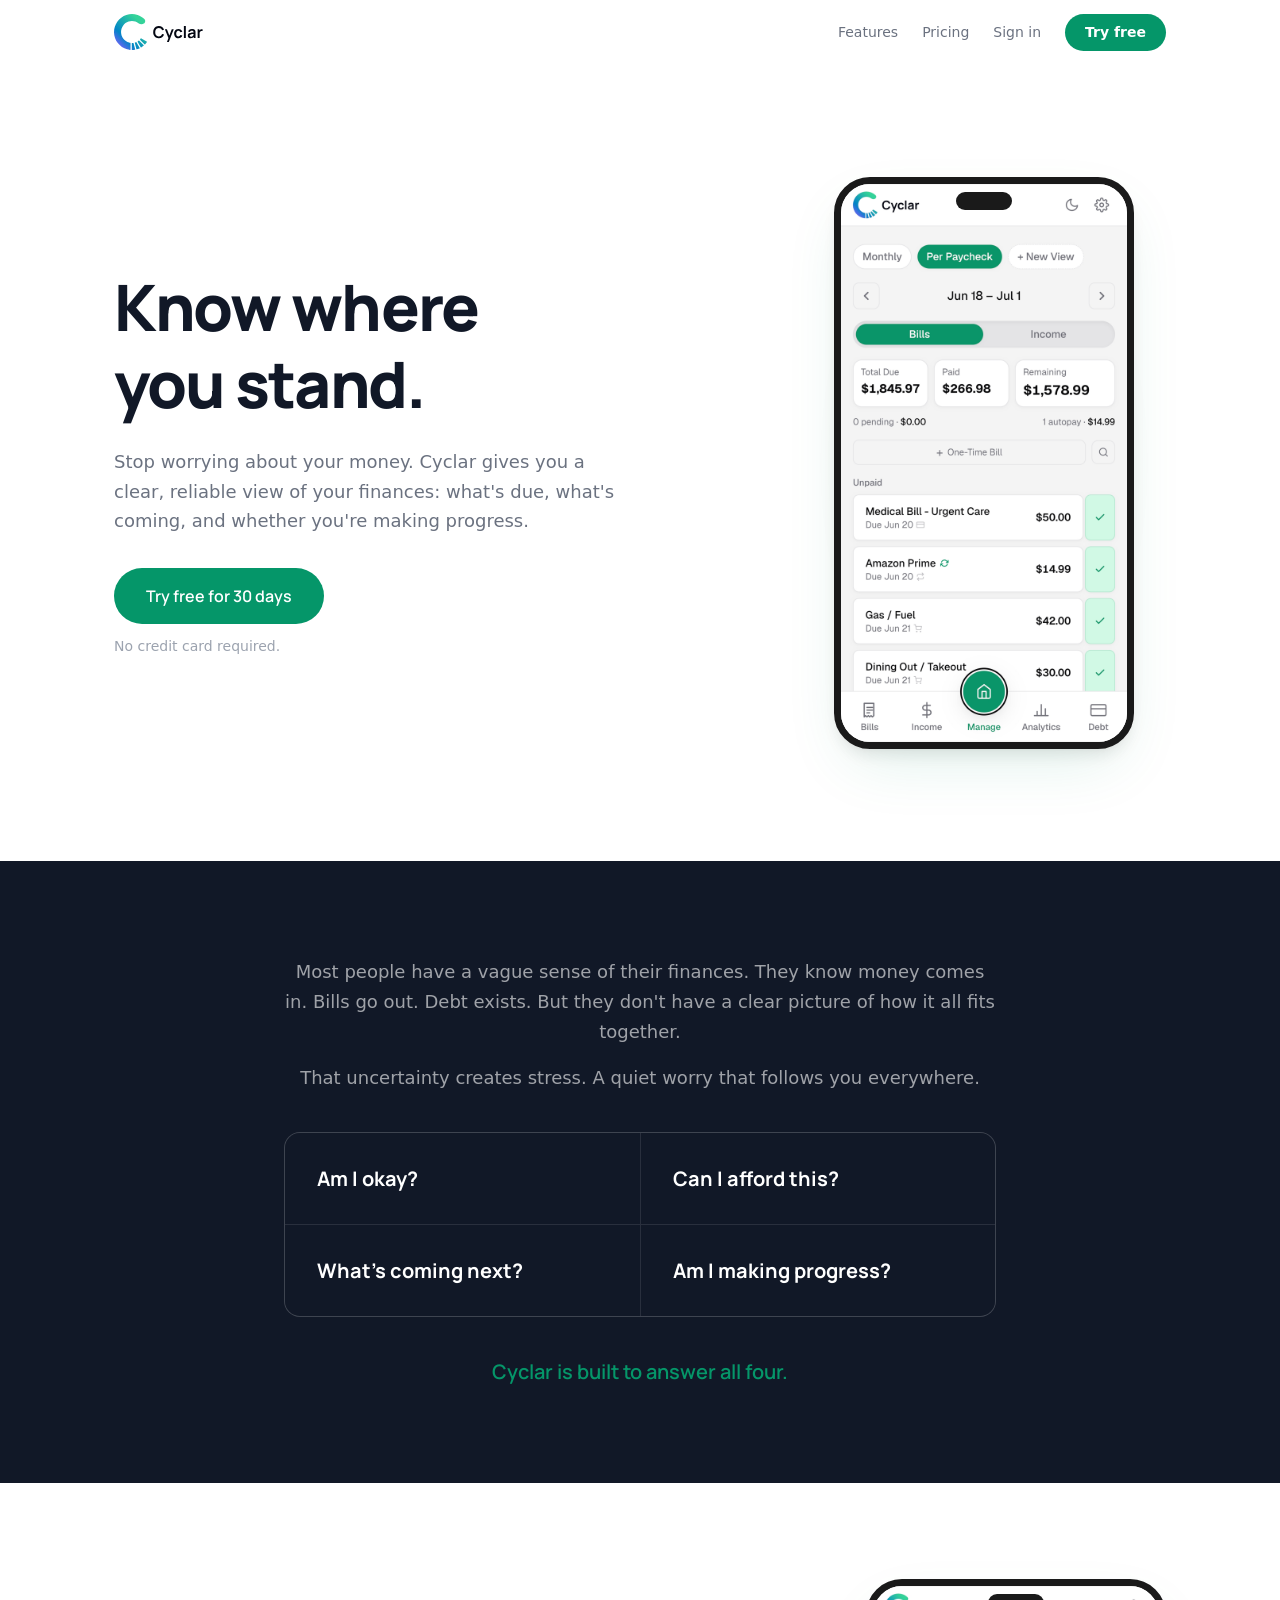
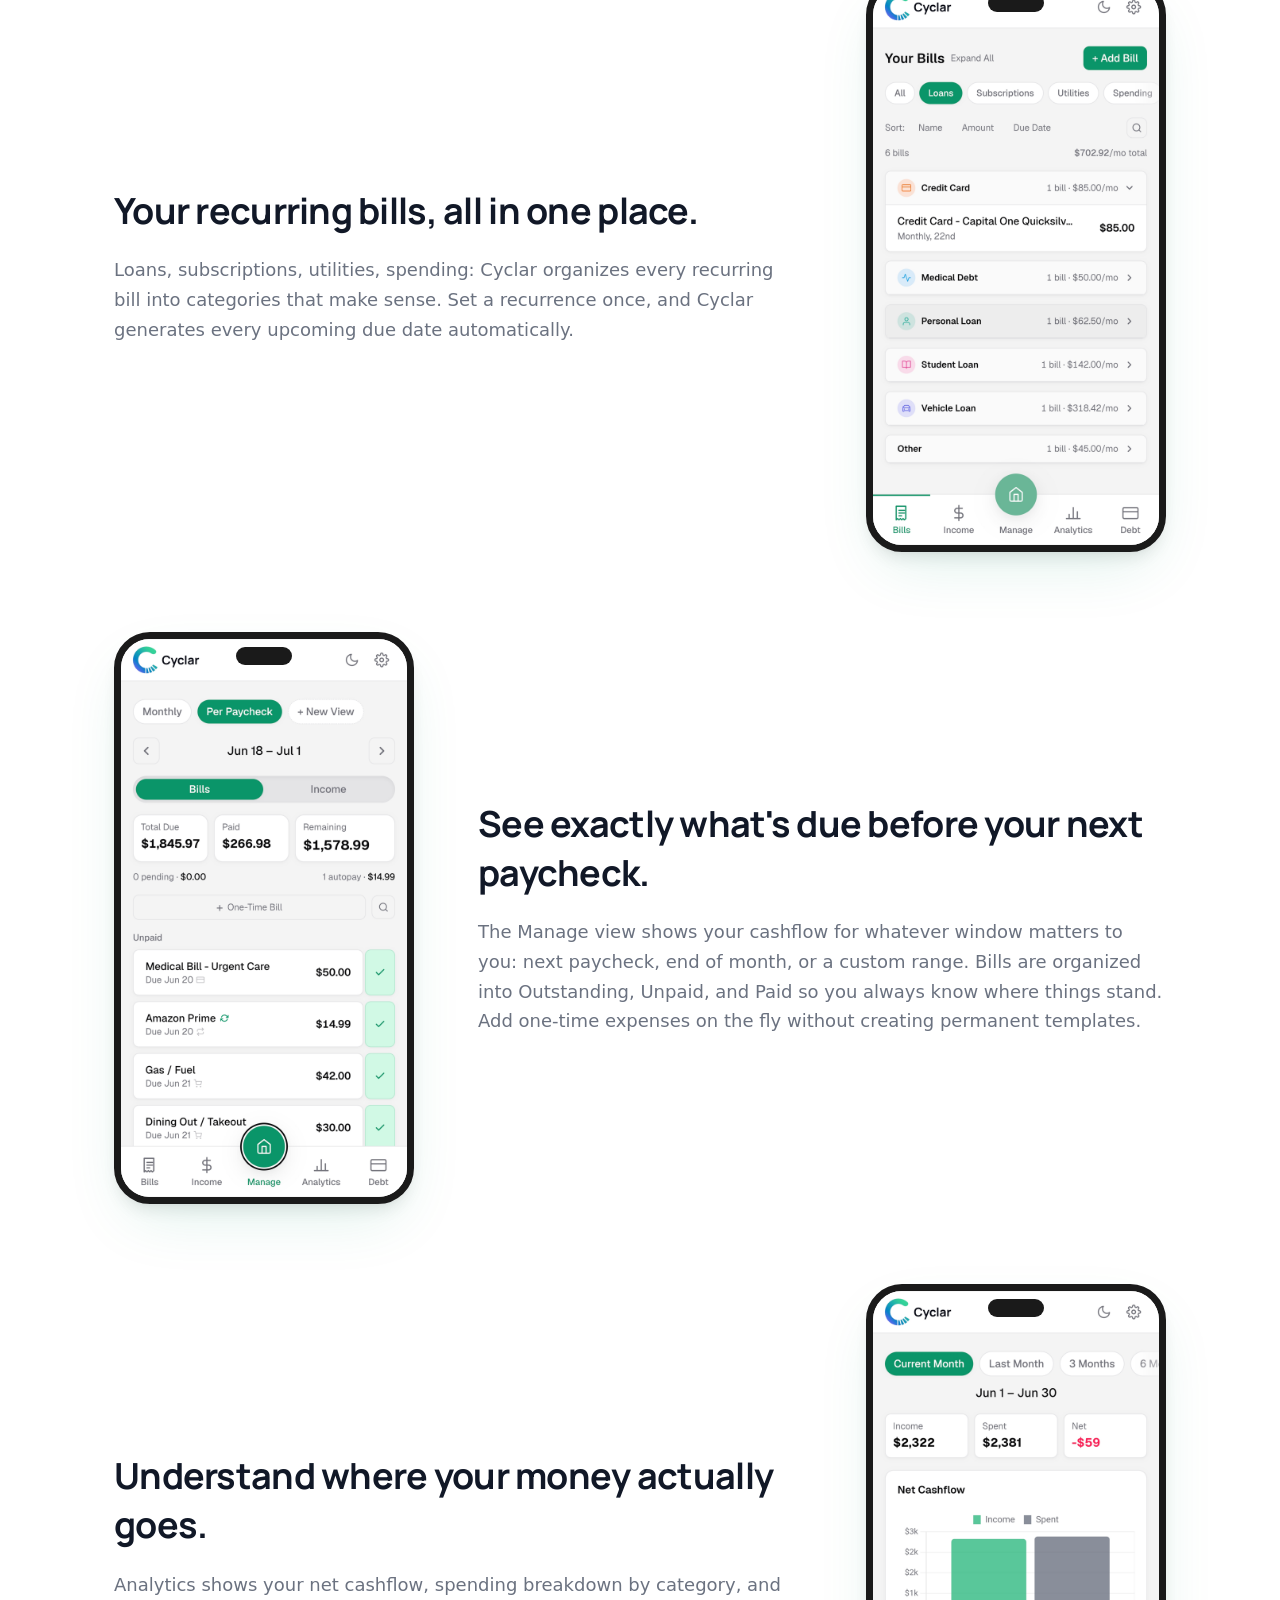
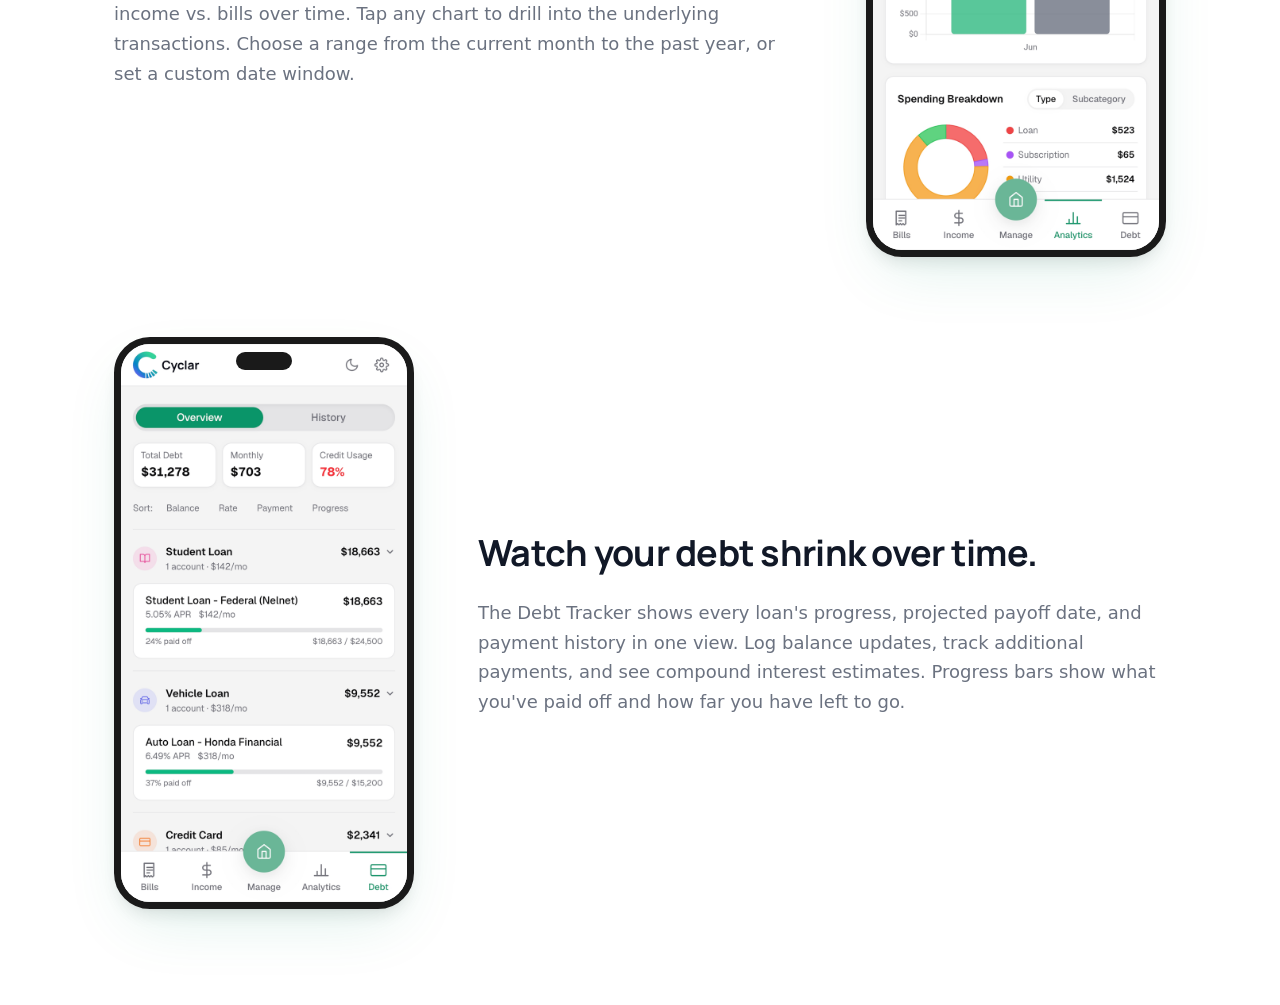
==== index.html @ 17fd0978 "Replace screenshots with new PNGs and add phone frame - Swap all old lightmode JPGs for new PNG scre" ====
<!DOCTYPE html>
<html lang="en">
<head>
  <meta charset="UTF-8" />
  <meta name="viewport" content="width=device-width, initial-scale=1.0" />
  <title>Cyclar — Know where you stand.</title>
  <link rel="icon" href="./assets/images/icons/favicon.svg" type="image/svg+xml">
  <link rel="apple-touch-icon" href="./assets/images/icons/apple-touch-icon.png">
  <meta name="description" content="Cyclar gives you a clear, reliable view of your finances: what's due, what's coming, and whether you're making progress.">
  <meta property="og:title" content="Cyclar — Know where you stand.">
  <meta property="og:description" content="A clear, reliable view of your financial life. Replace uncertainty with confidence.">
  <meta property="og:image" content="./assets/images/icons/opengraph.png">
  <meta property="og:type" content="website">
  <link rel="preconnect" href="https://fonts.googleapis.com">
  <link rel="preconnect" href="https://fonts.gstatic.com" crossorigin>
  <link href="https://fonts.googleapis.com/css2?family=Manrope:wght@400;500;600;700;800&display=swap" rel="stylesheet">
  <link rel="stylesheet" href="./assets/css/tokens.css">
  <link rel="stylesheet" href="./assets/css/base.css">
  <link rel="stylesheet" href="./assets/css/nav.css">
  <link rel="stylesheet" href="./assets/css/index.css">
</head>
<body>

  <header class="site-nav" id="site-nav">
    <div class="nav-inner">
      <a href="/" class="nav-logo" aria-label="Cyclar home">
        <img src="./assets/images/logos/light-mode-horizontal.svg" alt="Cyclar" class="nav-logo-img">
      </a>
      <nav class="nav-links" aria-label="Site navigation">
        <a href="/#features">Features</a>
        <a href="/#pricing">Pricing</a>
        <a href="https://cyclar.app">Sign in</a>
        <a href="https://cyclar.app/signup" class="nav-cta">Try free</a>
      </nav>
    </div>
  </header>

  <main>
    <section class="hero" id="hero">
      <div class="hero-inner">

        <div class="hero-copy">
          <h1 class="hero-headline">Know where<br>you stand.</h1>
          <p class="hero-sub">Stop worrying about your money. Cyclar gives you a clear, reliable view of your finances: what's due, what's coming, and whether you're making progress.</p>
          <div class="hero-actions">
            <a href="https://cyclar.app/signup" class="hero-cta">Try free for 30 days</a>
            <span class="hero-trust">No credit card required.</span>
          </div>
        </div>

        <div class="hero-visual">
          <div class="hero-glow" aria-hidden="true"></div>
          <div class="hero-phone">
            <img
              src="./assets/images/screenshots/manage.png"
              alt="Cyclar app showing upcoming bills and cashflow overview"
              class="hero-screenshot"
            >
          </div>
        </div>

      </div>
    </section>

    <section class="problem">
      <div class="problem-inner">

        <div class="problem-setup">
          <p>Most people have a vague sense of their finances. They know money comes in. Bills go out. Debt exists. But they don't have a clear picture of how it all fits together.</p>
          <p>That uncertainty creates stress. A quiet worry that follows you everywhere.</p>
        </div>

        <div class="problem-questions" role="list">
          <div class="problem-q" role="listitem">Am I okay?</div>
          <div class="problem-q" role="listitem">Can I afford this?</div>
          <div class="problem-q" role="listitem">What's coming next?</div>
          <div class="problem-q" role="listitem">Am I making progress?</div>
        </div>

        <p class="problem-close">Cyclar is built to answer all four.</p>

      </div>
    </section>

    <section class="features" id="features">
      <div class="features-inner">

        <div class="feature-row">
          <div class="feature-copy">
            <h2 class="feature-headline">Your recurring bills, all in one place.</h2>
            <p class="feature-body">Loans, subscriptions, utilities, spending: Cyclar organizes every recurring bill into categories that make sense. Set a recurrence once, and Cyclar generates every upcoming due date automatically.</p>
          </div>
          <div class="feature-visual">
            <div class="feature-phone">
              <img
                src="./assets/images/screenshots/bills.png"
                alt="Cyclar bills screen showing recurring expenses organized by category"
                class="feature-screenshot"
              >
            </div>
          </div>
        </div>

        <div class="feature-row feature-row--flip">
          <div class="feature-copy">
            <h2 class="feature-headline">See exactly what's due before your next paycheck.</h2>
            <p class="feature-body">The Manage view shows your cashflow for whatever window matters to you: next paycheck, end of month, or a custom range. Bills are organized into Outstanding, Unpaid, and Paid so you always know where things stand. Add one-time expenses on the fly without creating permanent templates.</p>
          </div>
          <div class="feature-visual">
            <div class="feature-phone">
              <img
                src="./assets/images/screenshots/manage.png"
                alt="Cyclar Manage screen showing cashflow by period with bill statuses"
                class="feature-screenshot"
              >
            </div>
          </div>
        </div>

        <div class="feature-row">
          <div class="feature-copy">
            <h2 class="feature-headline">Understand where your money actually goes.</h2>
            <p class="feature-body">Analytics shows your net cashflow, spending breakdown by category, and income vs. bills over time. Tap any chart to drill into the underlying transactions. Choose a range from the current month to the past year, or set a custom date window.</p>
          </div>
          <div class="feature-visual">
            <div class="feature-phone">
              <img
                src="./assets/images/screenshots/analytics.png"
                alt="Cyclar analytics screen showing spending charts and net cashflow breakdown"
                class="feature-screenshot"
              >
            </div>
          </div>
        </div>

        <div class="feature-row feature-row--flip">
          <div class="feature-copy">
            <h2 class="feature-headline">Watch your debt shrink over time.</h2>
            <p class="feature-body">The Debt Tracker shows every loan's progress, projected payoff date, and payment history in one view. Log balance updates, track additional payments, and see compound interest estimates. Progress bars show what you've paid off and how far you have left to go.</p>
          </div>
          <div class="feature-visual">
            <div class="feature-phone">
              <img
                src="./assets/images/screenshots/debt-overview.png"
                alt="Cyclar debt tracker showing loan progress bars and projected payoff dates"
                class="feature-screenshot"
              >
            </div>
          </div>
        </div>

      </div>
    </section>

    <!-- Differentiators, Pricing, CTA sections go here -->
  </main>

  <script>
    (function () {
      var nav = document.getElementById('site-nav');
      function onScroll() {
        nav.classList.toggle('is-scrolled', window.scrollY > 8);
      }
      window.addEventListener('scroll', onScroll, { passive: true });
    })();
  </script>

</body>
</html>
---- assets/css/tokens.css ----
:root {

  /* ── Brand ── */
  --clr-brand:      #059669;  /* emerald-600 — primary / CTA */
  --clr-brand-dark: #047857;  /* emerald-700 — hover / pressed */
  --clr-brand-dim:  #D1FAE5;  /* emerald-100 — tint / highlight bg */
  --clr-brand-tint: #ECFDF5;  /* emerald-50  — subtle fill / icon bg */

  /* ── Text ── */
  --clr-text:     #111827;    /* gray-900 — headings, primary */
  --clr-text-2:   #6B7280;    /* gray-500 — body, secondary */
  --clr-text-3:   #9CA3AF;    /* gray-400 — muted, placeholder */
  --clr-text-inv: #FFFFFF;    /* on dark/brand backgrounds */

  /* ── Surfaces ── */
  --clr-bg:      #FFFFFF;     /* base page background */
  --clr-bg-alt:  #F9FAFB;     /* alternate section background */
  --clr-surface: #F3F4F6;     /* card fill, input background */

  /* ── Borders ── */
  --clr-border: #E5E7EB;      /* gray-200 — default border / divider */

  /* ── Status ── */
  --clr-danger:  #EF4444;     /* red-500 — error, overdue */
  --clr-warning: #F59E0B;     /* amber-500 — warning, due soon */


  /* ── Typography ── */
  --font-head: 'Manrope', system-ui, sans-serif;
  --font-body: -apple-system, BlinkMacSystemFont, 'Segoe UI', system-ui, sans-serif;

  /* Type scale */
  --text-xs:   0.75rem;    /* 12px */
  --text-sm:   0.875rem;   /* 14px */
  --text-base: 1rem;       /* 16px */
  --text-lg:   1.125rem;   /* 18px */
  --text-xl:   1.25rem;    /* 20px */
  --text-2xl:  1.5rem;     /* 24px */
  --text-3xl:  1.875rem;   /* 30px */
  --text-4xl:  2.25rem;    /* 36px */
  --text-5xl:  3rem;       /* 48px */

  /* Font weights */
  --w-regular:   400;
  --w-medium:    500;
  --w-semibold:  600;
  --w-bold:      700;
  --w-extrabold: 800;

  /* Line heights */
  --leading-tight:   1.2;
  --leading-snug:    1.35;
  --leading-normal:  1.5;
  --leading-relaxed: 1.65;


  /* ── Spacing ── */
  --sp-1:  0.25rem;    /*  4px */
  --sp-2:  0.5rem;     /*  8px */
  --sp-3:  0.75rem;    /* 12px */
  --sp-4:  1rem;       /* 16px */
  --sp-5:  1.25rem;    /* 20px */
  --sp-6:  1.5rem;     /* 24px */
  --sp-8:  2rem;       /* 32px */
  --sp-10: 2.5rem;     /* 40px */
  --sp-12: 3rem;       /* 48px */
  --sp-16: 4rem;       /* 64px */
  --sp-20: 5rem;       /* 80px */
  --sp-24: 6rem;       /* 96px */


  /* ── Border Radius ── */
  --r-sm:   6px;
  --r-md:   10px;
  --r-lg:   16px;
  --r-xl:   24px;
  --r-full: 9999px;    /* pill */


  /* ── Shadows ── */
  --shadow-sm: 0 1px 2px 0 rgb(0 0 0 / 0.05);
  --shadow-md: 0 4px 6px -1px rgb(0 0 0 / 0.07), 0 2px 4px -2px rgb(0 0 0 / 0.05);
  --shadow-lg: 0 10px 15px -3px rgb(0 0 0 / 0.08), 0 4px 6px -4px rgb(0 0 0 / 0.05);


  /* ── Layout ── */
  --max-w:      1100px;   /* wide content / site max */
  --max-w-text: 680px;    /* prose / centered text blocks */


  /* ── Transitions ── */
  --t-fast: 150ms ease;
  --t-base: 200ms ease;
  --t-slow: 300ms ease;
}
---- assets/css/base.css ----
*, *::before, *::after {
  box-sizing: border-box;
}

* {
  margin: 0;
  padding: 0;
}

html {
  -webkit-text-size-adjust: 100%;
}

body {
  font-family: var(--font-body);
  font-size: var(--text-base);
  line-height: var(--leading-normal);
  color: var(--clr-text);
  background: var(--clr-bg);
  overflow-x: hidden;
}

img,
svg {
  display: block;
  max-width: 100%;
}

a {
  color: inherit;
}
---- assets/css/nav.css ----
.site-nav {
  position: sticky;
  top: 0;
  z-index: 100;
  background: var(--clr-bg);
  border-bottom: 1px solid transparent;
  transition:
    border-color var(--t-slow),
    background var(--t-slow);
}

.site-nav.is-scrolled {
  border-bottom-color: var(--clr-border);
  background: rgba(255, 255, 255, 0.9);
}

@supports (backdrop-filter: blur(1px)) {
  .site-nav.is-scrolled {
    background: rgba(255, 255, 255, 0.82);
    backdrop-filter: blur(14px);
    -webkit-backdrop-filter: blur(14px);
  }
}

@media (prefers-reduced-motion: reduce) {
  .site-nav {
    transition: none;
  }
}

/* ── Inner container ── */

.nav-inner {
  max-width: var(--max-w);
  margin: 0 auto;
  padding: 0 var(--sp-6);
  height: 64px;
  display: flex;
  align-items: center;
  justify-content: space-between;
}

/* ── Logo ── */

.nav-logo {
  display: flex;
  align-items: center;
  text-decoration: none;
  flex-shrink: 0;
}

.nav-logo-img {
  height: 36px;
  width: auto;
}

/* ── Links ── */

.nav-links {
  display: flex;
  align-items: center;
  gap: var(--sp-6);
}

.nav-links a {
  font-family: var(--font-body);
  font-size: var(--text-sm);
  font-weight: var(--w-medium);
  color: var(--clr-text-2);
  text-decoration: none;
  white-space: nowrap;
  transition: color var(--t-fast);
}

.nav-links a:hover {
  color: var(--clr-text);
}

.nav-links a:focus-visible {
  outline: 2px solid var(--clr-brand);
  outline-offset: 3px;
  border-radius: var(--r-sm);
}

/* ── CTA button ── */

.nav-links a.nav-cta {
  background: var(--clr-brand);
  color: var(--clr-text-inv);
  padding: var(--sp-2) var(--sp-5);
  border-radius: var(--r-full);
  font-weight: var(--w-semibold);
  transition: background var(--t-fast), color var(--t-fast);
}

.nav-links a.nav-cta:hover {
  background: var(--clr-brand-dark);
  color: var(--clr-text-inv);
}

/* ── Mobile ── */

@media (max-width: 640px) {
  .nav-inner {
    height: 56px;
    padding: 0 var(--sp-4);
  }

  .nav-links a:not(.nav-cta) {
    display: none;
  }
}
---- assets/css/index.css ----
/* ════════════════════════════════════════════
   PROBLEM
════════════════════════════════════════════ */

.problem {
  background: #111827;
  padding: var(--sp-24) 0;
}

.problem-inner {
  max-width: 760px;
  margin: 0 auto;
  padding: 0 var(--sp-6);
}

.problem-setup {
  text-align: center;
  margin-bottom: var(--sp-10);
}

.problem-setup p {
  font-family: var(--font-body);
  font-size: var(--text-lg);
  line-height: var(--leading-relaxed);
  color: rgba(255, 255, 255, 0.6);
  margin: 0 0 var(--sp-4);
}

.problem-setup p:last-child {
  margin-bottom: 0;
}

.problem-questions {
  display: grid;
  grid-template-columns: 1fr 1fr;
  gap: 1px;
  background: rgba(255, 255, 255, 0.1);
  border: 1px solid rgba(255, 255, 255, 0.1);
  border-radius: var(--r-lg);
  overflow: hidden;
  margin-bottom: var(--sp-10);
}

.problem-q {
  background: #111827;
  font-family: var(--font-head);
  font-size: var(--text-xl);
  font-weight: var(--w-bold);
  line-height: var(--leading-snug);
  color: var(--clr-text-inv);
  padding: var(--sp-8);
}

.problem-close {
  font-family: var(--font-head);
  font-size: var(--text-xl);
  font-weight: var(--w-semibold);
  color: var(--clr-brand);
  text-align: center;
  margin: 0;
}

@media (max-width: 767px) {
  .problem {
    padding: var(--sp-16) 0;
  }

  .problem-inner {
    padding: 0 var(--sp-5);
  }

  .problem-setup p {
    font-size: var(--text-base);
  }

  .problem-questions {
    grid-template-columns: 1fr;
  }

  .problem-q {
    font-size: var(--text-2xl);
    padding: var(--sp-6);
  }
}


/* ════════════════════════════════════════════
   FEATURES
════════════════════════════════════════════ */

.features {
  background: var(--clr-bg);
  padding: var(--sp-24) 0;
}

.features-inner {
  max-width: var(--max-w);
  margin: 0 auto;
  padding: 0 var(--sp-6);
  display: flex;
  flex-direction: column;
  gap: var(--sp-20);
}

.feature-row {
  display: flex;
  align-items: center;
  gap: var(--sp-16);
}

.feature-row--flip {
  flex-direction: row-reverse;
}

.feature-copy {
  flex: 1 1 0;
  min-width: 0;
}

.feature-headline {
  font-family: var(--font-head);
  font-size: clamp(1.5rem, 2vw + 0.75rem, 2.25rem);
  font-weight: var(--w-bold);
  line-height: var(--leading-snug);
  letter-spacing: -0.02em;
  color: var(--clr-text);
  margin: 0 0 var(--sp-5);
}

.feature-body {
  font-family: var(--font-body);
  font-size: var(--text-lg);
  line-height: var(--leading-relaxed);
  color: var(--clr-text-2);
  margin: 0;
}

.feature-visual {
  flex: 0 0 auto;
  display: flex;
  justify-content: center;
  align-items: center;
}

.feature-phone {
  position: relative;
  width: clamp(220px, 28vw, 300px);
  border: 7px solid #1a1a1a;
  border-radius: 36px;
  overflow: hidden;
  box-shadow:
    var(--shadow-lg),
    0 24px 64px -16px rgba(5, 150, 105, 0.14);
}

.feature-phone::before {
  content: '';
  position: absolute;
  top: 8px;
  left: 50%;
  transform: translateX(-50%);
  width: 56px;
  height: 18px;
  background: #1a1a1a;
  border-radius: var(--r-full);
  z-index: 1;
  pointer-events: none;
}

.feature-screenshot {
  width: 100%;
  height: auto;
  display: block;
}

@media (max-width: 767px) {
  .features {
    padding: var(--sp-16) 0;
  }

  .features-inner {
    padding: 0 var(--sp-5);
    gap: var(--sp-16);
  }

  .feature-row,
  .feature-row--flip {
    flex-direction: column;
    gap: var(--sp-8);
  }

  .feature-headline {
    font-size: var(--text-2xl);
  }

  .feature-body {
    font-size: var(--text-base);
  }

  .feature-visual {
    width: 100%;
  }

  .feature-phone {
    width: min(260px, 70vw);
  }
}


/* ════════════════════════════════════════════
   HERO
════════════════════════════════════════════ */

.hero {
  background: var(--clr-bg);
  padding: var(--sp-20) 0;
  overflow: hidden;
}

.hero-inner {
  max-width: var(--max-w);
  margin: 0 auto;
  padding: 0 var(--sp-6);
  display: flex;
  align-items: center;
  gap: var(--sp-12);
}

/* ── Copy ── */

.hero-copy {
  flex: 1 1 0;
  min-width: 0;
}

.hero-headline {
  font-family: var(--font-head);
  font-size: clamp(2.25rem, 4.5vw + 0.5rem, 4rem);
  font-weight: var(--w-extrabold);
  line-height: var(--leading-tight);
  letter-spacing: -0.03em;
  color: var(--clr-text);
  margin: 0 0 var(--sp-6);
}

.hero-sub {
  font-family: var(--font-body);
  font-size: var(--text-lg);
  line-height: var(--leading-relaxed);
  color: var(--clr-text-2);
  max-width: 44ch;
  margin: 0 0 var(--sp-8);
}

.hero-actions {
  display: flex;
  flex-direction: column;
  align-items: flex-start;
  gap: var(--sp-3);
}

.hero-cta {
  display: inline-block;
  background: var(--clr-brand);
  color: var(--clr-text-inv);
  font-family: var(--font-head);
  font-size: var(--text-base);
  font-weight: var(--w-semibold);
  padding: var(--sp-4) var(--sp-8);
  border-radius: var(--r-full);
  text-decoration: none;
  transition: background var(--t-fast), box-shadow var(--t-fast), transform var(--t-fast);
}

.hero-cta:hover {
  background: var(--clr-brand-dark);
  box-shadow: var(--shadow-md);
  transform: translateY(-1px);
}

.hero-cta:focus-visible {
  outline: 2px solid var(--clr-brand);
  outline-offset: 3px;
}

.hero-trust {
  font-family: var(--font-body);
  font-size: var(--text-sm);
  color: var(--clr-text-3);
}

/* ── Visual ── */

.hero-visual {
  flex: 0 0 auto;
  position: relative;
  display: flex;
  align-items: center;
  justify-content: center;
  padding: var(--sp-8);
}

.hero-glow {
  position: absolute;
  inset: 0;
  background: radial-gradient(ellipse at center, rgba(5, 150, 105, 0.09) 0%, transparent 68%);
  pointer-events: none;
}

.hero-phone {
  position: relative;
  z-index: 1;
  width: clamp(200px, 30vw, 300px);
  border: 7px solid #1a1a1a;
  border-radius: 36px;
  overflow: hidden;
  box-shadow:
    var(--shadow-lg),
    0 24px 64px -16px rgba(5, 150, 105, 0.14);
}

.hero-phone::before {
  content: '';
  position: absolute;
  top: 8px;
  left: 50%;
  transform: translateX(-50%);
  width: 56px;
  height: 18px;
  background: #1a1a1a;
  border-radius: var(--r-full);
  z-index: 2;
  pointer-events: none;
}

.hero-screenshot {
  width: 100%;
  height: auto;
  display: block;
}

/* ── Entrance animations ── */

@media (prefers-reduced-motion: no-preference) {
  .hero-headline,
  .hero-sub,
  .hero-actions,
  .hero-visual {
    opacity: 0;
    transform: translateY(14px);
    animation: hero-rise 0.55s cubic-bezier(0.22, 1, 0.36, 1) both;
  }

  .hero-headline { animation-delay: 0ms; }
  .hero-sub      { animation-delay: 90ms; }
  .hero-actions  { animation-delay: 180ms; }
  .hero-visual   { animation-delay: 60ms; }
}

@keyframes hero-rise {
  to {
    opacity: 1;
    transform: translateY(0);
  }
}

/* ── Mobile ── */

@media (max-width: 767px) {
  .hero {
    padding: var(--sp-12) 0 var(--sp-16);
  }

  .hero-inner {
    flex-direction: column;
    align-items: flex-start;
    gap: var(--sp-8);
    padding: 0 var(--sp-5);
  }

  .hero-copy {
    width: 100%;
  }

  .hero-sub {
    font-size: var(--text-base);
    max-width: none;
  }

  .hero-actions {
    width: 100%;
    align-items: stretch;
  }

  .hero-cta {
    text-align: center;
  }

  .hero-trust {
    text-align: center;
  }

  .hero-visual {
    width: 100%;
    padding: var(--sp-4) 0;
    justify-content: center;
  }

  .hero-phone {
    width: min(260px, 70vw);
  }
}
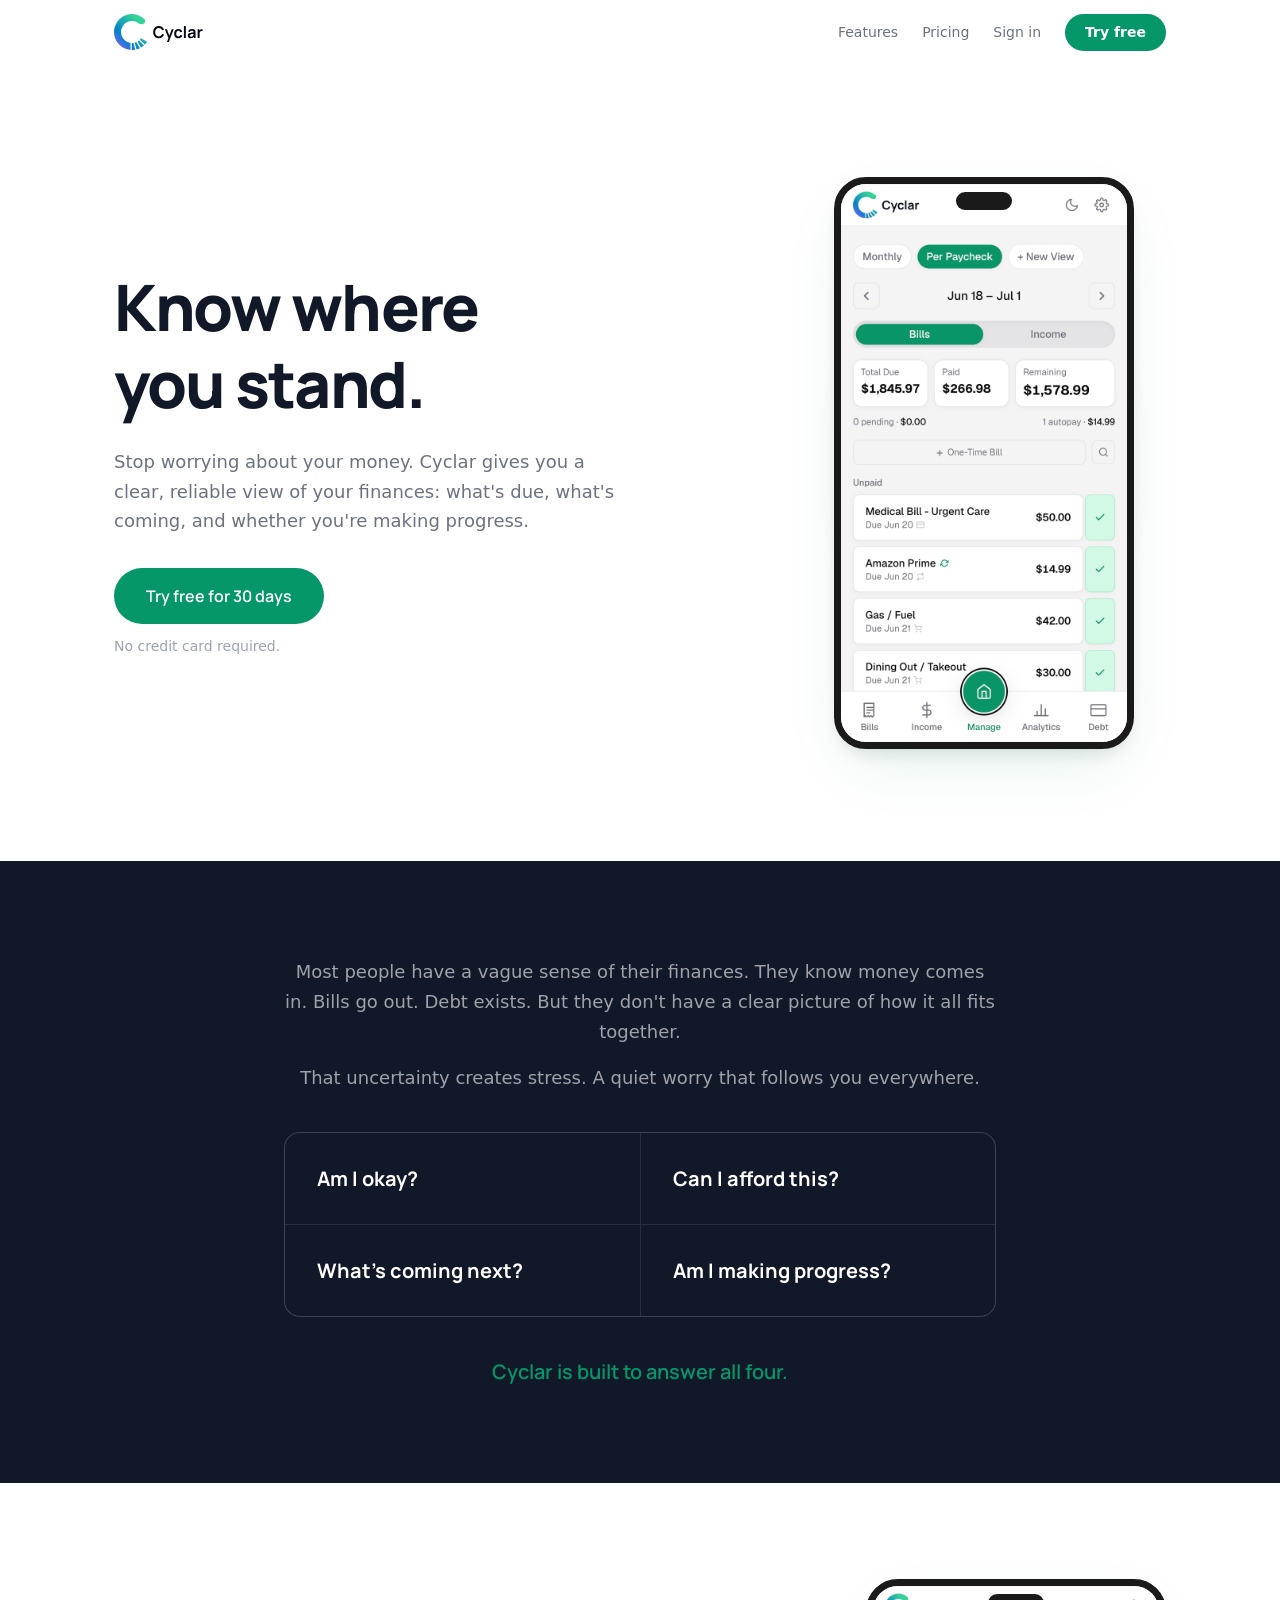
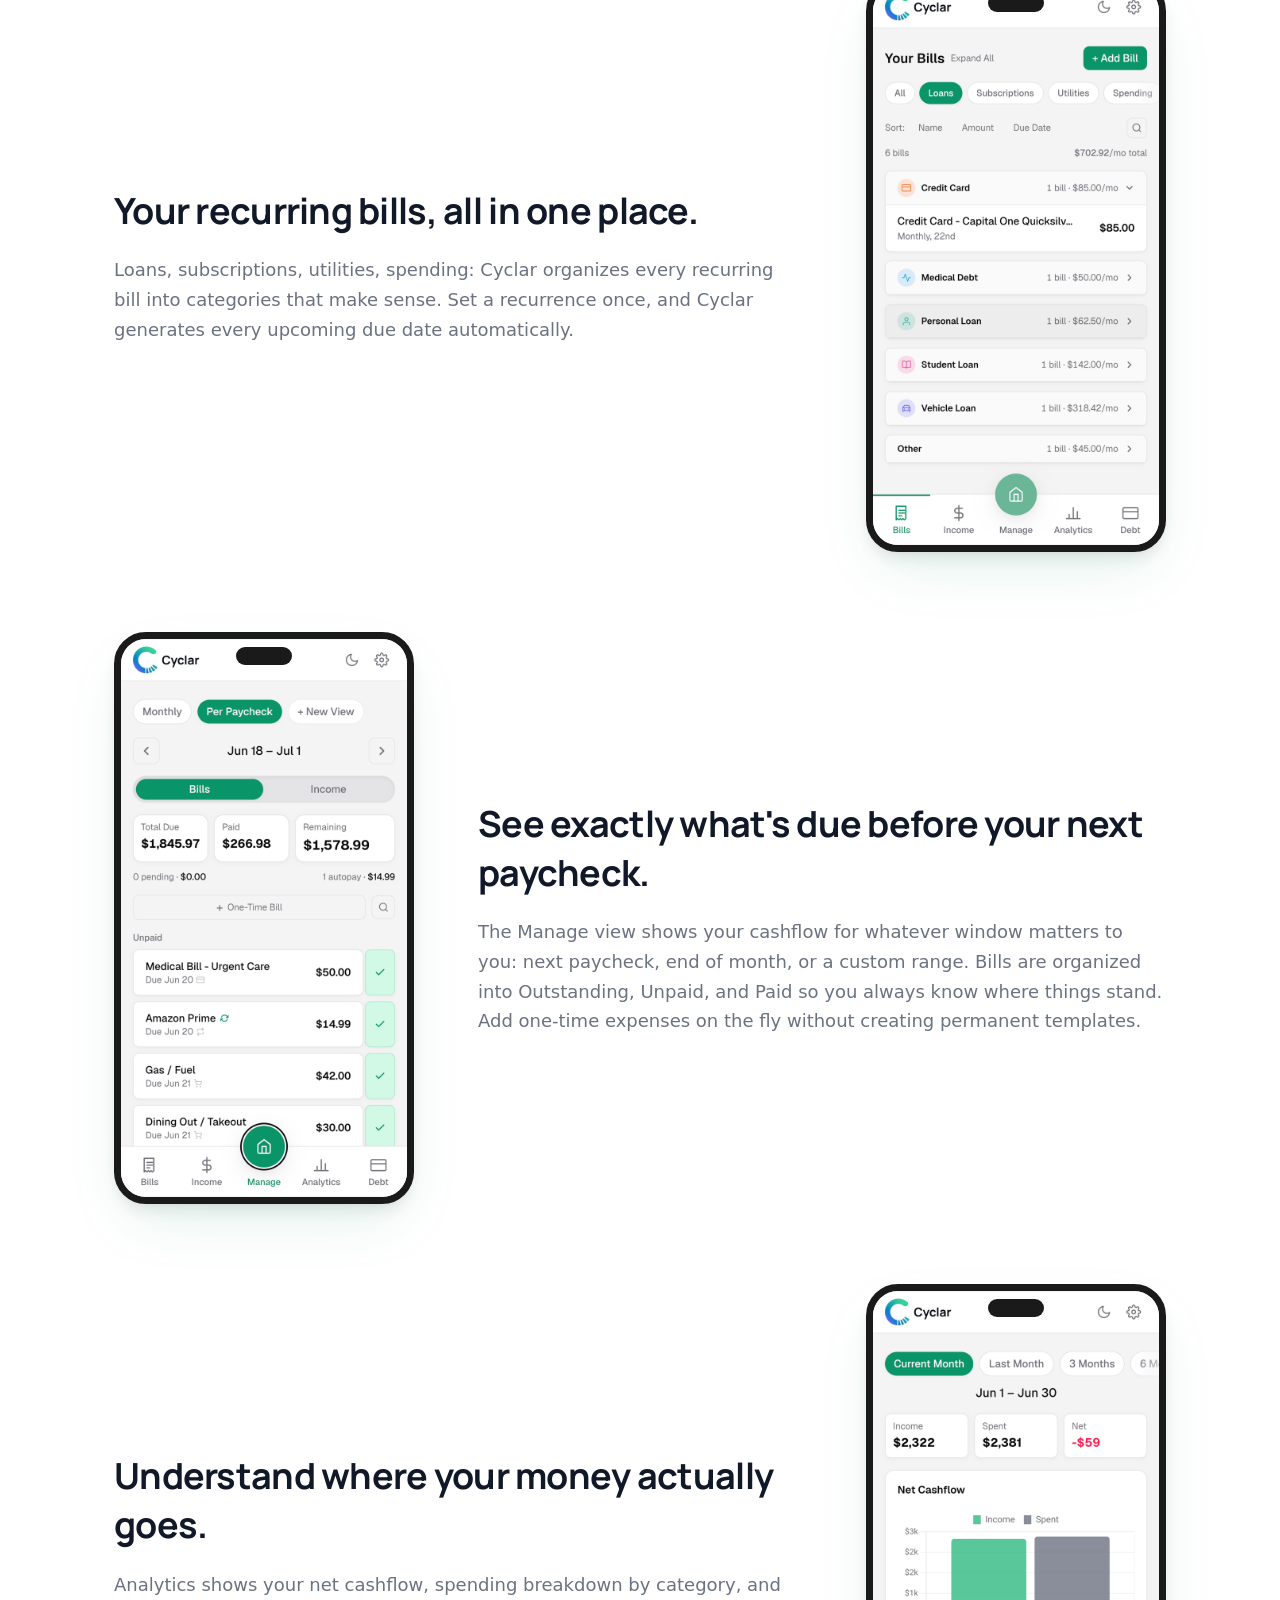
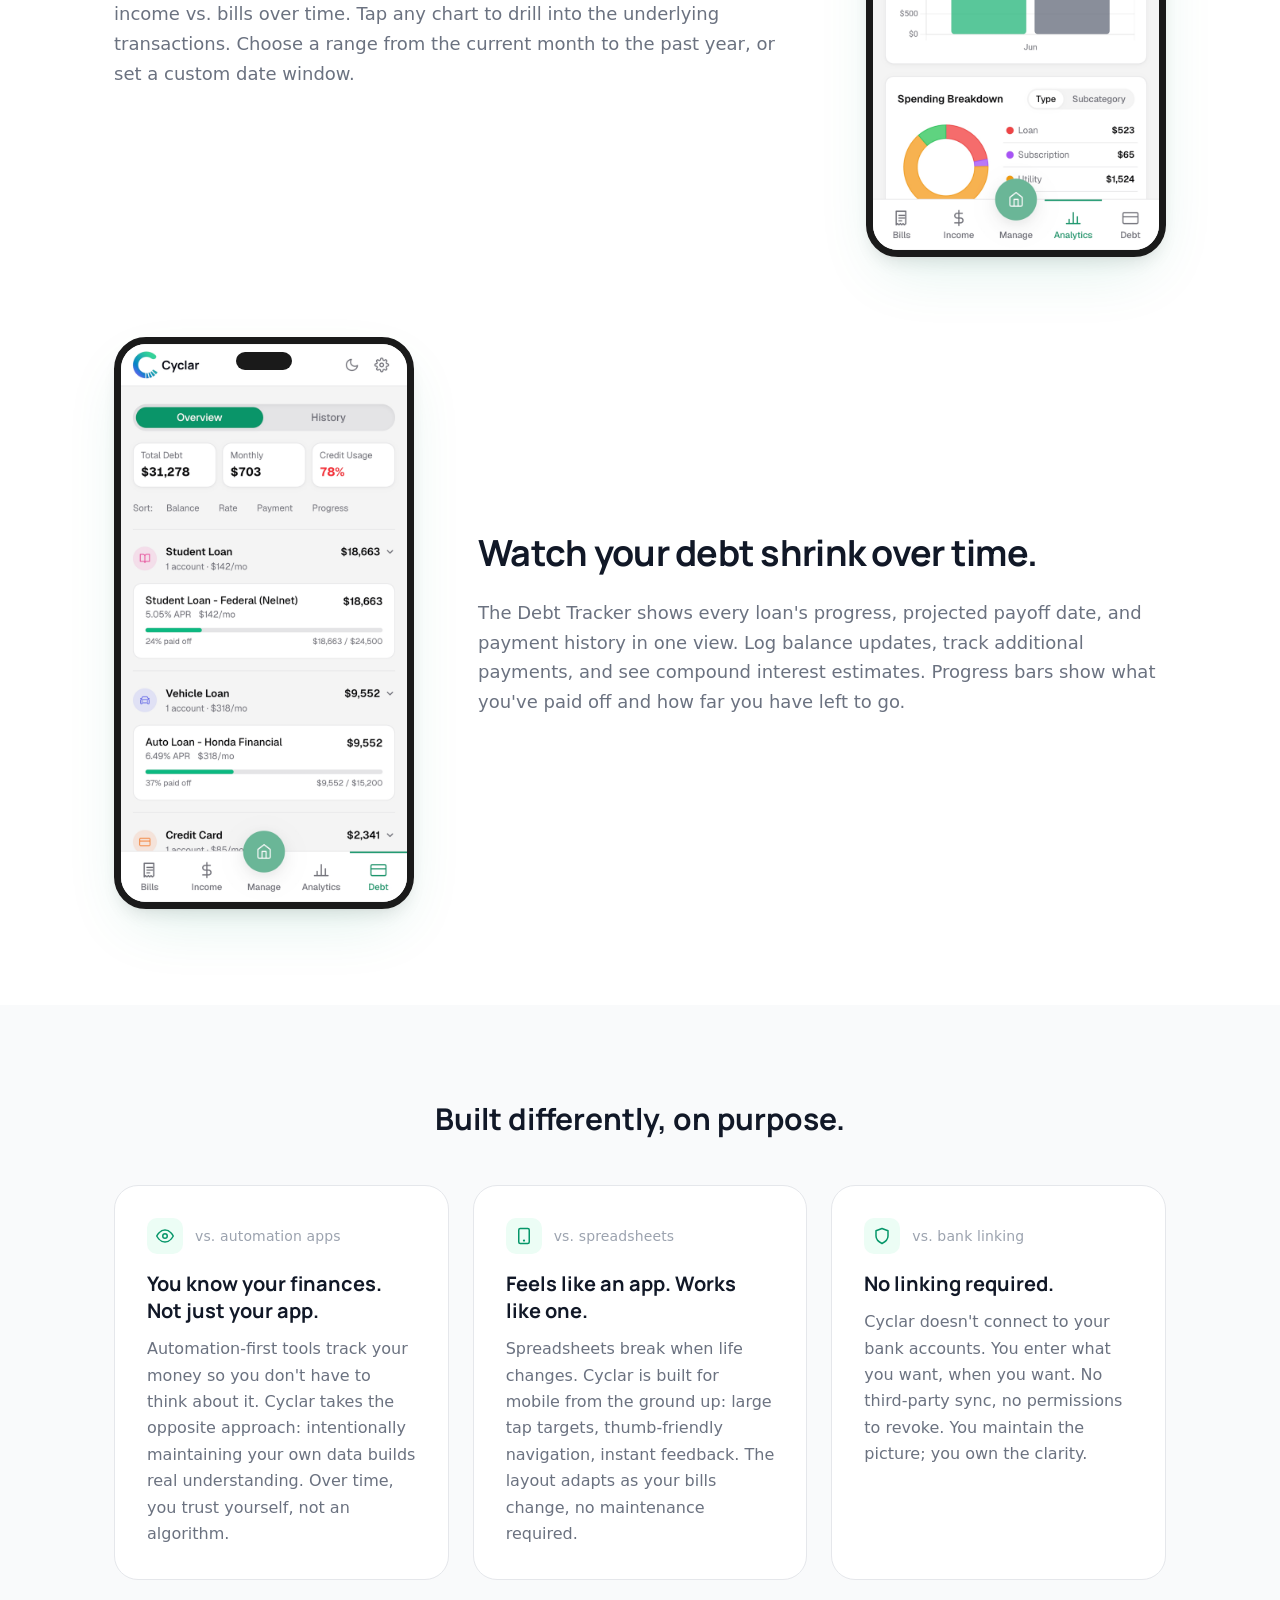
==== commit b38f24cc: "Add Differentiators section to homepage - Three cards with icon badges and "vs." eyebrow labels - Ey" ====
--- a/index.html
+++ b/index.html
@@ -152,7 +152,62 @@
       </div>
     </section>
 
-    <!-- Differentiators, Pricing, CTA sections go here -->
+    <section class="differentiators">
+      <div class="differentiators-inner">
+
+        <div class="diff-header">
+          <h2 class="diff-title">Built differently, on purpose.</h2>
+        </div>
+
+        <div class="diff-cards">
+
+          <div class="diff-card">
+            <div class="diff-card-meta">
+              <span class="diff-card-icon">
+                <svg width="18" height="18" viewBox="0 0 24 24" fill="none" stroke="currentColor" stroke-width="2" stroke-linecap="round" stroke-linejoin="round" aria-hidden="true">
+                  <path d="M1 12s4-8 11-8 11 8 11 8-4 8-11 8-11-8-11-8z"/>
+                  <circle cx="12" cy="12" r="3"/>
+                </svg>
+              </span>
+              <span class="diff-card-eyebrow">vs. automation apps</span>
+            </div>
+            <h3 class="diff-card-headline">You know your finances. Not just your app.</h3>
+            <p class="diff-card-body">Automation-first tools track your money so you don't have to think about it. Cyclar takes the opposite approach: intentionally maintaining your own data builds real understanding. Over time, you trust yourself, not an algorithm.</p>
+          </div>
+
+          <div class="diff-card">
+            <div class="diff-card-meta">
+              <span class="diff-card-icon">
+                <svg width="18" height="18" viewBox="0 0 24 24" fill="none" stroke="currentColor" stroke-width="2" stroke-linecap="round" stroke-linejoin="round" aria-hidden="true">
+                  <rect x="5" y="2" width="14" height="20" rx="2" ry="2"/>
+                  <line x1="12" y1="18" x2="12.01" y2="18" stroke-width="3"/>
+                </svg>
+              </span>
+              <span class="diff-card-eyebrow">vs. spreadsheets</span>
+            </div>
+            <h3 class="diff-card-headline">Feels like an app. Works like one.</h3>
+            <p class="diff-card-body">Spreadsheets break when life changes. Cyclar is built for mobile from the ground up: large tap targets, thumb-friendly navigation, instant feedback. The layout adapts as your bills change, no maintenance required.</p>
+          </div>
+
+          <div class="diff-card">
+            <div class="diff-card-meta">
+              <span class="diff-card-icon">
+                <svg width="18" height="18" viewBox="0 0 24 24" fill="none" stroke="currentColor" stroke-width="2" stroke-linecap="round" stroke-linejoin="round" aria-hidden="true">
+                  <path d="M12 22s8-4 8-10V5l-8-3-8 3v7c0 6 8 10 8 10z"/>
+                </svg>
+              </span>
+              <span class="diff-card-eyebrow">vs. bank linking</span>
+            </div>
+            <h3 class="diff-card-headline">No linking required.</h3>
+            <p class="diff-card-body">Cyclar doesn't connect to your bank accounts. You enter what you want, when you want. No third-party sync, no permissions to revoke. You maintain the picture; you own the clarity.</p>
+          </div>
+
+        </div>
+
+      </div>
+    </section>
+
+    <!-- Pricing, CTA sections go here -->
   </main>
 
   <script>
--- a/assets/css/index.css
+++ b/assets/css/index.css
@@ -146,7 +146,7 @@
   position: relative;
   width: clamp(220px, 28vw, 300px);
   border: 7px solid #1a1a1a;
-  border-radius: 36px;
+  border-radius: 32px;
   overflow: hidden;
   box-shadow:
     var(--shadow-lg),
@@ -312,7 +312,7 @@
   z-index: 1;
   width: clamp(200px, 30vw, 300px);
   border: 7px solid #1a1a1a;
-  border-radius: 36px;
+  border-radius: 32px;
   overflow: hidden;
   box-shadow:
     var(--shadow-lg),
@@ -339,6 +339,119 @@
   display: block;
 }
 
+/* ════════════════════════════════════════════
+   DIFFERENTIATORS
+════════════════════════════════════════════ */
+
+.differentiators {
+  background: var(--clr-bg-alt);
+  padding: var(--sp-24) 0;
+}
+
+.differentiators-inner {
+  max-width: var(--max-w);
+  margin: 0 auto;
+  padding: 0 var(--sp-6);
+}
+
+.diff-header {
+  text-align: center;
+  margin-bottom: var(--sp-12);
+}
+
+.diff-title {
+  font-family: var(--font-head);
+  font-size: var(--text-3xl);
+  font-weight: var(--w-bold);
+  color: var(--clr-text);
+  line-height: var(--leading-tight);
+  margin: 0;
+}
+
+.diff-cards {
+  display: grid;
+  grid-template-columns: repeat(3, 1fr);
+  gap: var(--sp-6);
+}
+
+.diff-card {
+  background: var(--clr-bg);
+  border: 1px solid var(--clr-border);
+  border-radius: var(--r-xl);
+  padding: var(--sp-8);
+  display: flex;
+  flex-direction: column;
+  gap: var(--sp-3);
+}
+
+.diff-card-meta {
+  display: flex;
+  align-items: center;
+  gap: var(--sp-3);
+  margin-bottom: var(--sp-1);
+}
+
+.diff-card-icon {
+  display: flex;
+  align-items: center;
+  justify-content: center;
+  width: 36px;
+  height: 36px;
+  background: var(--clr-brand-tint);
+  border-radius: var(--r-md);
+  color: var(--clr-brand);
+  flex-shrink: 0;
+}
+
+.diff-card-eyebrow {
+  font-family: var(--font-body);
+  font-size: var(--text-sm);
+  font-weight: var(--w-medium);
+  color: var(--clr-text-3);
+  letter-spacing: 0.01em;
+}
+
+.diff-card-headline {
+  font-family: var(--font-head);
+  font-size: var(--text-xl);
+  font-weight: var(--w-bold);
+  color: var(--clr-text);
+  line-height: var(--leading-snug);
+  margin: 0;
+}
+
+.diff-card-body {
+  font-family: var(--font-body);
+  font-size: var(--text-base);
+  line-height: var(--leading-relaxed);
+  color: var(--clr-text-2);
+  margin: 0;
+}
+
+@media (max-width: 900px) {
+  .diff-cards {
+    grid-template-columns: 1fr;
+    gap: var(--sp-4);
+  }
+
+  .differentiators {
+    padding: var(--sp-16) 0;
+  }
+
+  .diff-title {
+    font-size: var(--text-2xl);
+  }
+
+  .diff-header {
+    margin-bottom: var(--sp-8);
+  }
+
+  .differentiators-inner {
+    padding: 0 var(--sp-5);
+  }
+}
+
+
 /* ── Entrance animations ── */
 
 @media (prefers-reduced-motion: no-preference) {
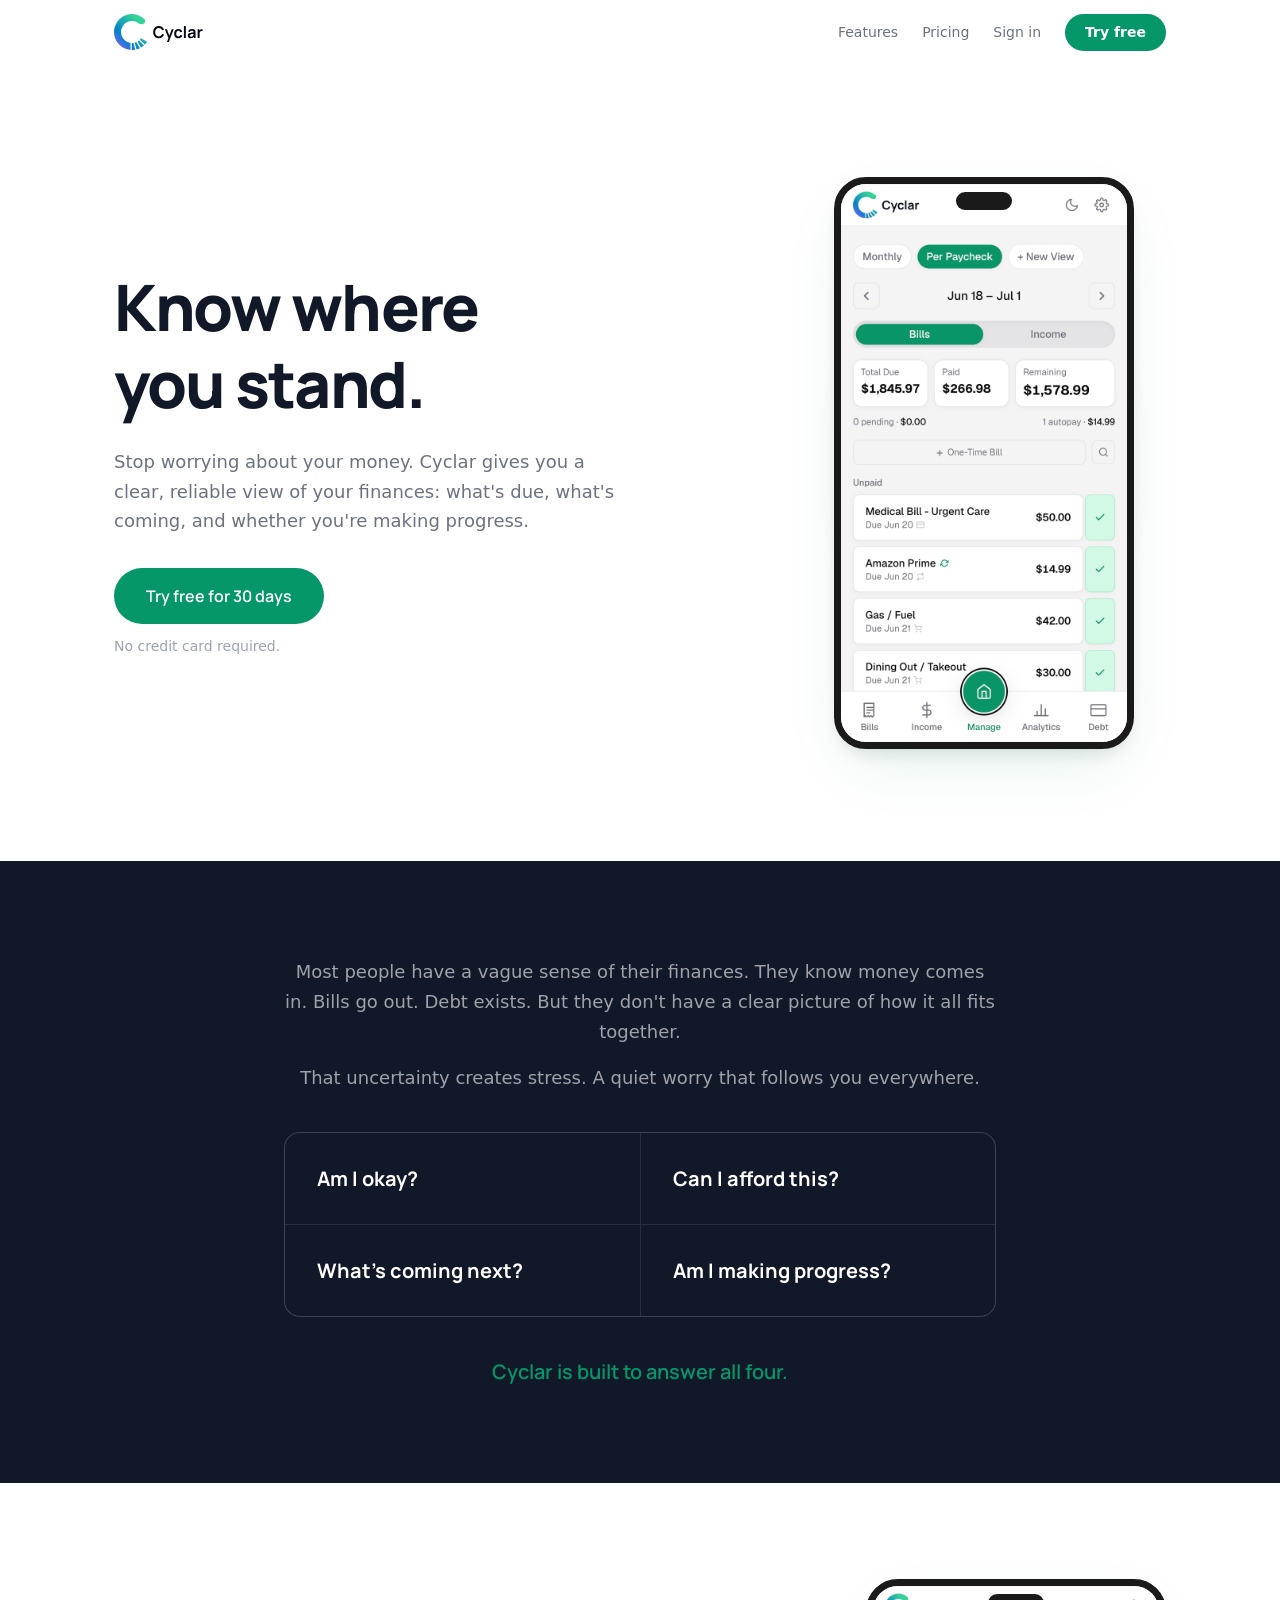
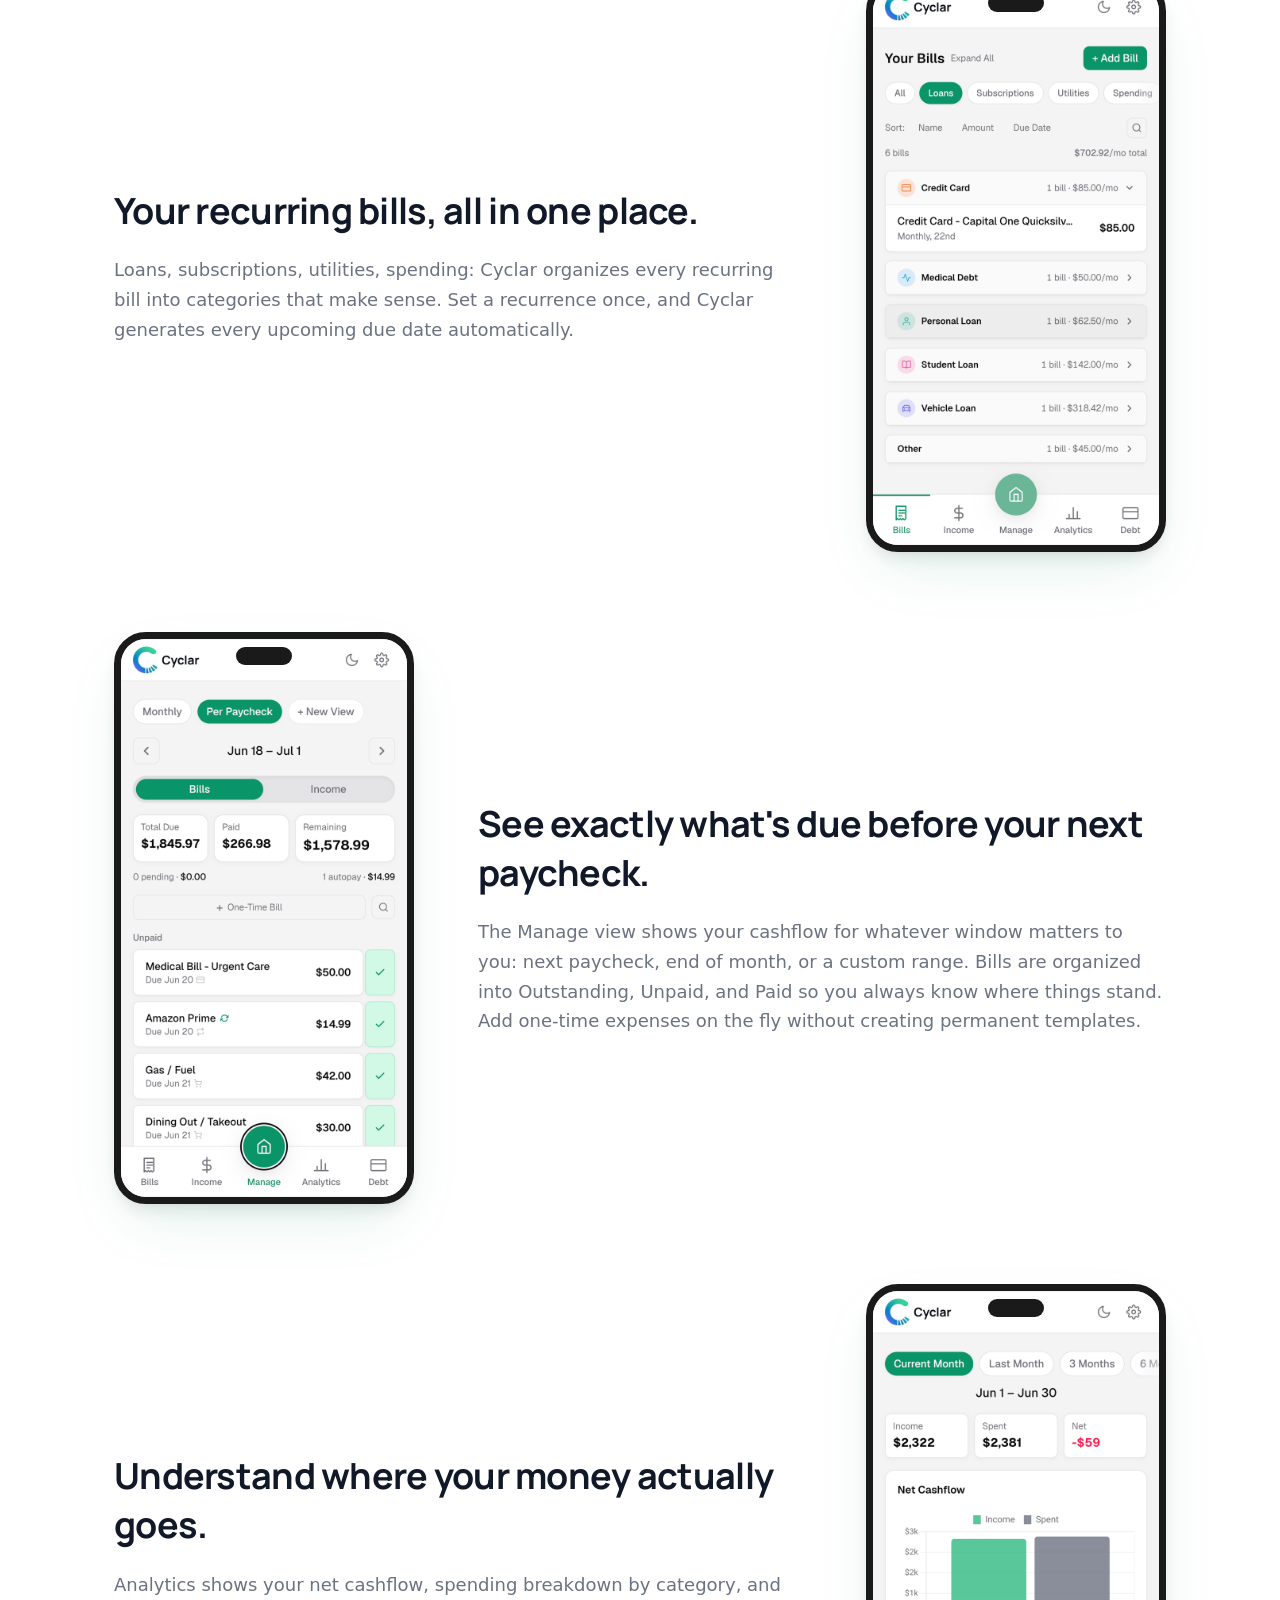
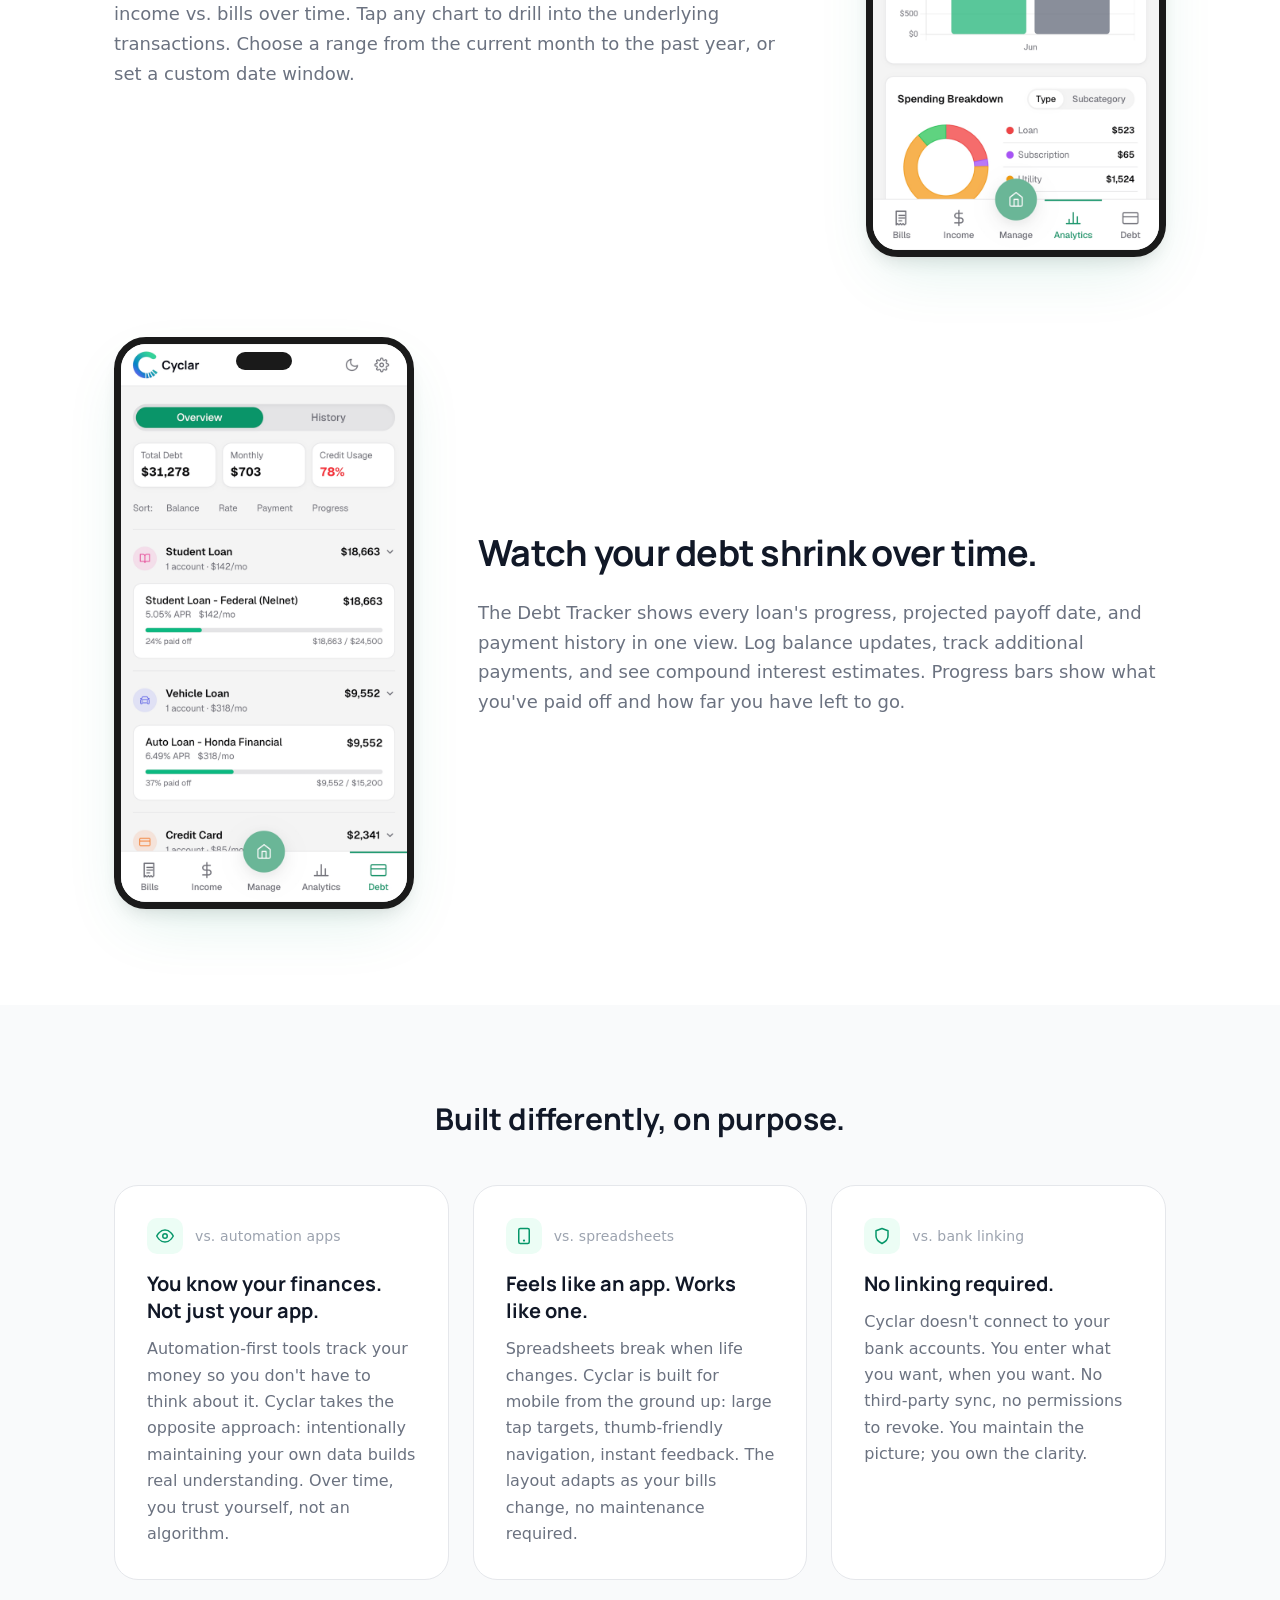
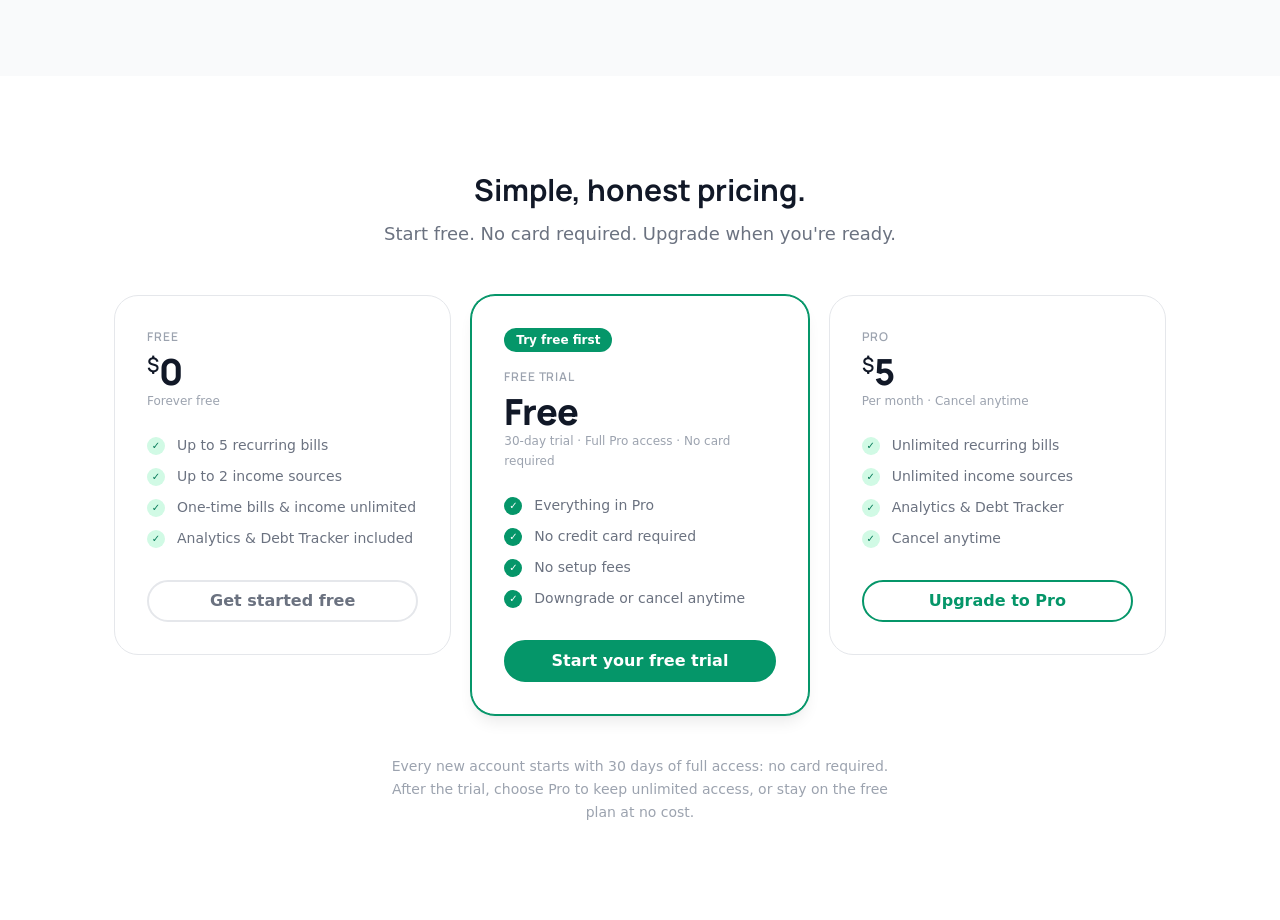
==== commit 73019aaa: "Add Pricing section to homepage - Three-card layout: Free, Free Trial (featured), Pro - Free Trial c" ====
--- a/index.html
+++ b/index.html
@@ -207,7 +207,64 @@
       </div>
     </section>
 
-    <!-- Pricing, CTA sections go here -->
+    <section class="pricing" id="pricing">
+      <div class="pricing-inner">
+
+        <div class="pricing-header">
+          <h2 class="pricing-title">Simple, honest pricing.</h2>
+          <p class="pricing-sub">Start free. No card required. Upgrade when you're ready.</p>
+        </div>
+
+        <div class="pricing-grid">
+
+          <div class="pricing-card">
+            <div class="pricing-tier">Free</div>
+            <div class="pricing-price"><sup>$</sup>0</div>
+            <div class="pricing-price-sub">Forever free</div>
+            <ul class="pricing-features">
+              <li class="pricing-feature"><span class="pricing-check" aria-hidden="true">✓</span>Up to 5 recurring bills</li>
+              <li class="pricing-feature"><span class="pricing-check" aria-hidden="true">✓</span>Up to 2 income sources</li>
+              <li class="pricing-feature"><span class="pricing-check" aria-hidden="true">✓</span>One-time bills &amp; income unlimited</li>
+              <li class="pricing-feature"><span class="pricing-check" aria-hidden="true">✓</span>Analytics &amp; Debt Tracker included</li>
+            </ul>
+            <a href="https://cyclar.app/signup" class="btn btn-outline btn-full">Get started free</a>
+          </div>
+
+          <div class="pricing-card pricing-card-featured">
+            <span class="pricing-badge">Try free first</span>
+            <div class="pricing-tier">Free Trial</div>
+            <div class="pricing-price">Free</div>
+            <div class="pricing-price-sub">30-day trial · Full Pro access · No card required</div>
+            <ul class="pricing-features">
+              <li class="pricing-feature"><span class="pricing-check" aria-hidden="true">✓</span>Everything in Pro</li>
+              <li class="pricing-feature"><span class="pricing-check" aria-hidden="true">✓</span>No credit card required</li>
+              <li class="pricing-feature"><span class="pricing-check" aria-hidden="true">✓</span>No setup fees</li>
+              <li class="pricing-feature"><span class="pricing-check" aria-hidden="true">✓</span>Downgrade or cancel anytime</li>
+            </ul>
+            <a href="https://cyclar.app/signup" class="btn btn-primary btn-full">Start your free trial</a>
+          </div>
+
+          <div class="pricing-card">
+            <div class="pricing-tier">Pro</div>
+            <div class="pricing-price"><sup>$</sup>5</div>
+            <div class="pricing-price-sub">Per month · Cancel anytime</div>
+            <ul class="pricing-features">
+              <li class="pricing-feature"><span class="pricing-check" aria-hidden="true">✓</span>Unlimited recurring bills</li>
+              <li class="pricing-feature"><span class="pricing-check" aria-hidden="true">✓</span>Unlimited income sources</li>
+              <li class="pricing-feature"><span class="pricing-check" aria-hidden="true">✓</span>Analytics &amp; Debt Tracker</li>
+              <li class="pricing-feature"><span class="pricing-check" aria-hidden="true">✓</span>Cancel anytime</li>
+            </ul>
+            <a href="https://cyclar.app/signup" class="btn btn-secondary btn-full">Upgrade to Pro</a>
+          </div>
+
+        </div>
+
+        <p class="pricing-footnote">Every new account starts with 30 days of full access: no card required. After the trial, choose Pro to keep unlimited access, or stay on the free plan at no cost.</p>
+
+      </div>
+    </section>
+
+    <!-- CTA, Footer sections go here -->
   </main>
 
   <script>
--- a/assets/css/index.css
+++ b/assets/css/index.css
@@ -452,6 +452,223 @@
 }
 
 
+/* ════════════════════════════════════════════
+   BUTTONS
+════════════════════════════════════════════ */
+
+.btn {
+  display: inline-flex;
+  align-items: center;
+  justify-content: center;
+  gap: var(--sp-2);
+  padding: 0.6875rem var(--sp-6);
+  border-radius: var(--r-full);
+  font-family: var(--font-body);
+  font-size: var(--text-base);
+  font-weight: var(--w-semibold);
+  line-height: 1;
+  cursor: pointer;
+  border: 2px solid transparent;
+  text-decoration: none;
+  transition: background var(--t-fast), color var(--t-fast), border-color var(--t-fast);
+  white-space: nowrap;
+}
+
+.btn-primary { background: var(--clr-brand); color: var(--clr-text-inv); border-color: var(--clr-brand); }
+.btn-primary:hover { background: var(--clr-brand-dark); border-color: var(--clr-brand-dark); }
+
+.btn-secondary { background: transparent; color: var(--clr-brand); border-color: var(--clr-brand); }
+.btn-secondary:hover { background: var(--clr-brand-tint); }
+
+.btn-outline { background: transparent; color: var(--clr-text-2); border-color: var(--clr-border); }
+.btn-outline:hover { color: var(--clr-text); background: var(--clr-surface); }
+
+.btn-full { width: 100%; }
+
+
+/* ════════════════════════════════════════════
+   PRICING
+════════════════════════════════════════════ */
+
+.pricing {
+  background: var(--clr-bg);
+  padding: var(--sp-24) 0;
+}
+
+.pricing-inner {
+  max-width: var(--max-w);
+  margin: 0 auto;
+  padding: 0 var(--sp-6);
+}
+
+.pricing-header {
+  text-align: center;
+  margin-bottom: var(--sp-12);
+}
+
+.pricing-title {
+  font-family: var(--font-head);
+  font-size: var(--text-3xl);
+  font-weight: var(--w-bold);
+  color: var(--clr-text);
+  line-height: var(--leading-tight);
+  margin: 0 0 var(--sp-3);
+}
+
+.pricing-sub {
+  font-family: var(--font-body);
+  font-size: var(--text-lg);
+  color: var(--clr-text-2);
+  margin: 0;
+}
+
+.pricing-grid {
+  display: grid;
+  grid-template-columns: repeat(3, 1fr);
+  gap: var(--sp-5);
+  align-items: start;
+}
+
+.pricing-card {
+  background: var(--clr-bg);
+  border: 1px solid var(--clr-border);
+  border-radius: var(--r-xl);
+  padding: var(--sp-8);
+  display: flex;
+  flex-direction: column;
+}
+
+.pricing-card-featured {
+  border-color: var(--clr-brand);
+  box-shadow: 0 0 0 1px var(--clr-brand), var(--shadow-lg);
+}
+
+.pricing-badge {
+  display: inline-flex;
+  align-items: center;
+  padding: 3px var(--sp-3);
+  background: var(--clr-brand);
+  color: white;
+  border-radius: var(--r-full);
+  font-size: var(--text-xs);
+  font-weight: var(--w-semibold);
+  margin-bottom: var(--sp-4);
+  align-self: flex-start;
+}
+
+.pricing-tier {
+  font-family: var(--font-head);
+  font-size: var(--text-xs);
+  font-weight: var(--w-semibold);
+  color: var(--clr-text-3);
+  text-transform: uppercase;
+  letter-spacing: 0.07em;
+  margin-bottom: var(--sp-2);
+}
+
+.pricing-price {
+  font-family: var(--font-head);
+  font-size: var(--text-4xl);
+  font-weight: var(--w-extrabold);
+  color: var(--clr-text);
+  letter-spacing: -0.03em;
+  line-height: 1;
+  margin-bottom: 2px;
+}
+
+.pricing-price sup {
+  font-size: var(--text-xl);
+  font-weight: var(--w-semibold);
+  vertical-align: super;
+  letter-spacing: 0;
+}
+
+.pricing-price-unit {
+  font-size: var(--text-2xl);
+  font-weight: var(--w-semibold);
+  color: var(--clr-text-2);
+  letter-spacing: 0;
+}
+
+.pricing-price-sub {
+  font-size: var(--text-xs);
+  color: var(--clr-text-3);
+  margin-bottom: var(--sp-6);
+  line-height: var(--leading-relaxed);
+}
+
+.pricing-features {
+  list-style: none;
+  display: flex;
+  flex-direction: column;
+  gap: var(--sp-3);
+  margin-bottom: var(--sp-8);
+  flex: 1;
+}
+
+.pricing-feature {
+  display: flex;
+  align-items: flex-start;
+  gap: var(--sp-3);
+  font-size: var(--text-sm);
+  color: var(--clr-text-2);
+  line-height: var(--leading-snug);
+}
+
+.pricing-check {
+  width: 18px;
+  height: 18px;
+  border-radius: 50%;
+  background: var(--clr-brand-dim);
+  color: var(--clr-brand-dark);
+  display: flex;
+  align-items: center;
+  justify-content: center;
+  font-size: 10px;
+  font-weight: var(--w-bold);
+  flex-shrink: 0;
+  margin-top: 1px;
+}
+
+.pricing-card-featured .pricing-check {
+  background: var(--clr-brand);
+  color: white;
+}
+
+.pricing-footnote {
+  font-family: var(--font-body);
+  font-size: var(--text-sm);
+  color: var(--clr-text-3);
+  text-align: center;
+  max-width: 56ch;
+  margin: var(--sp-10) auto 0;
+  line-height: var(--leading-relaxed);
+}
+
+@media (max-width: 767px) {
+  .pricing {
+    padding: var(--sp-16) 0;
+  }
+
+  .pricing-inner {
+    padding: 0 var(--sp-5);
+  }
+
+  .pricing-title {
+    font-size: var(--text-2xl);
+  }
+
+  .pricing-header {
+    margin-bottom: var(--sp-8);
+  }
+
+  .pricing-grid {
+    grid-template-columns: 1fr;
+    gap: var(--sp-4);
+  }
+}
+
+
 /* ── Entrance animations ── */
 
 @media (prefers-reduced-motion: no-preference) {
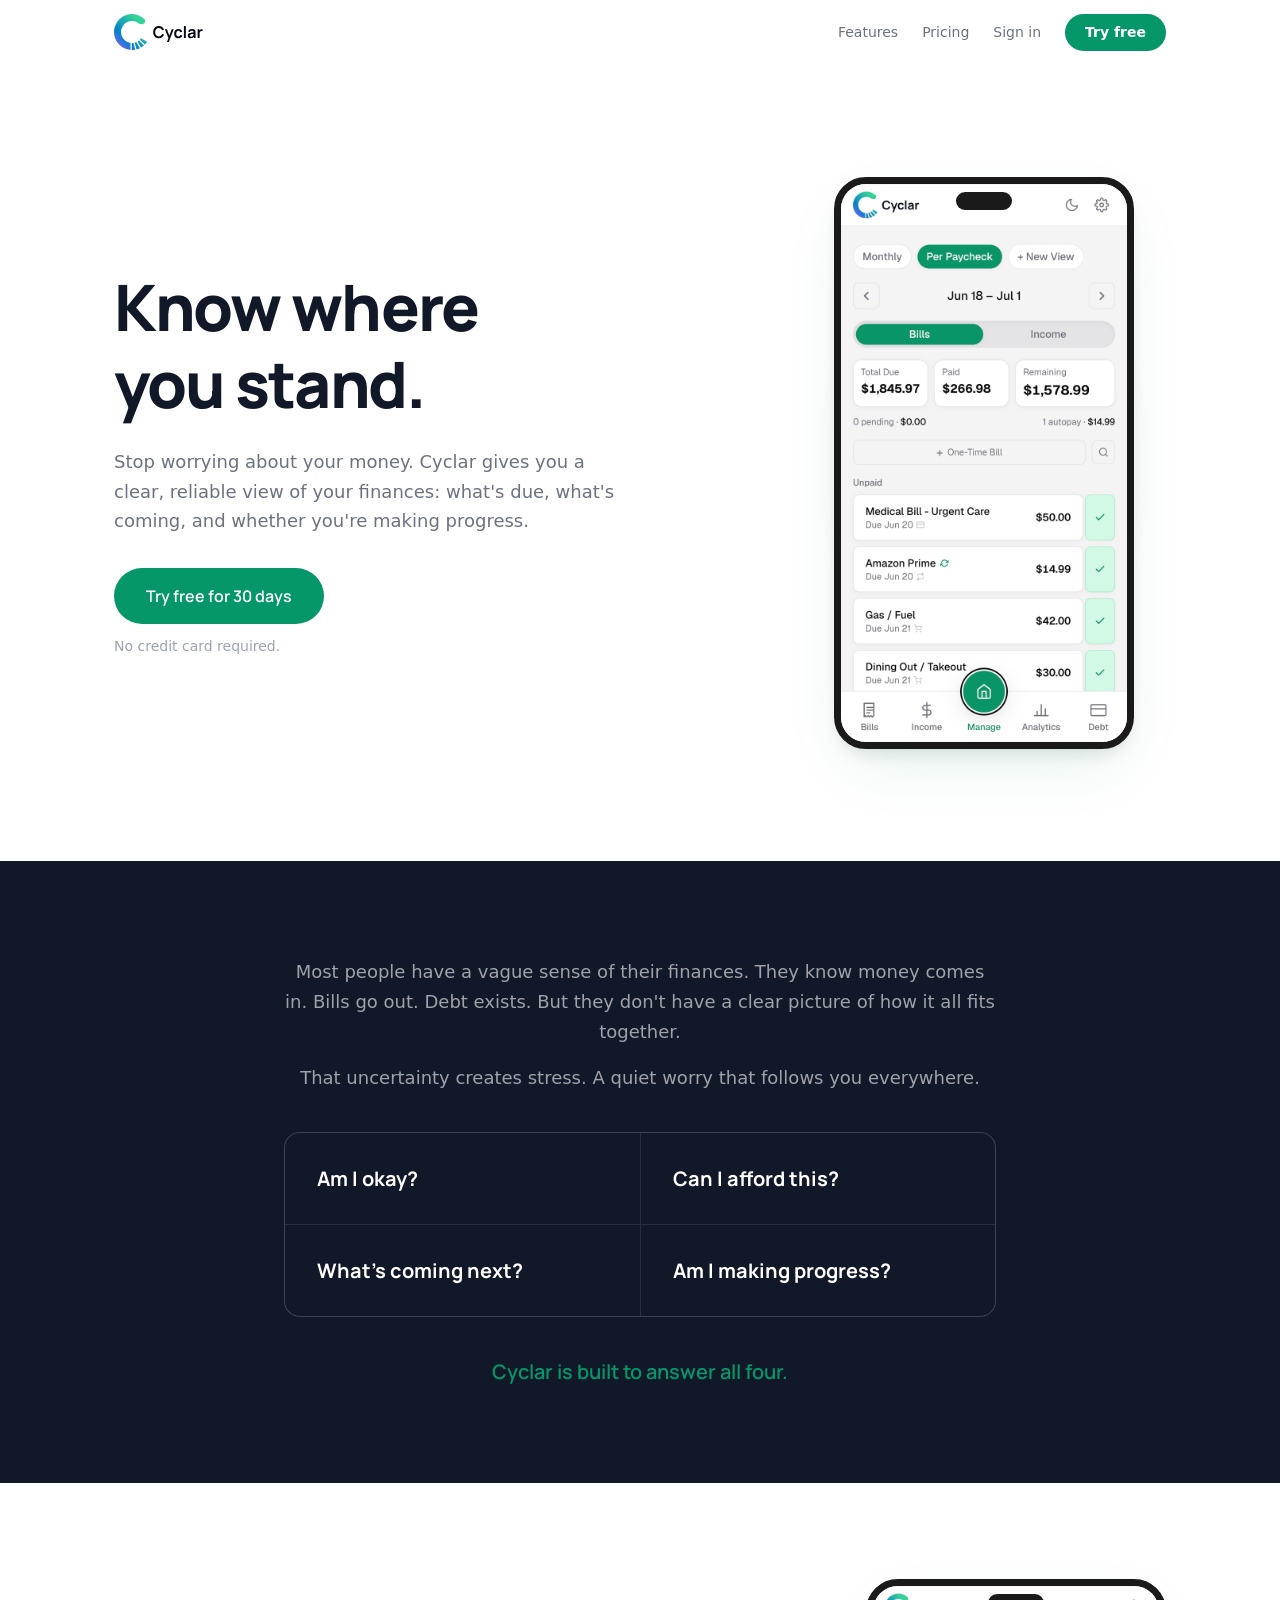
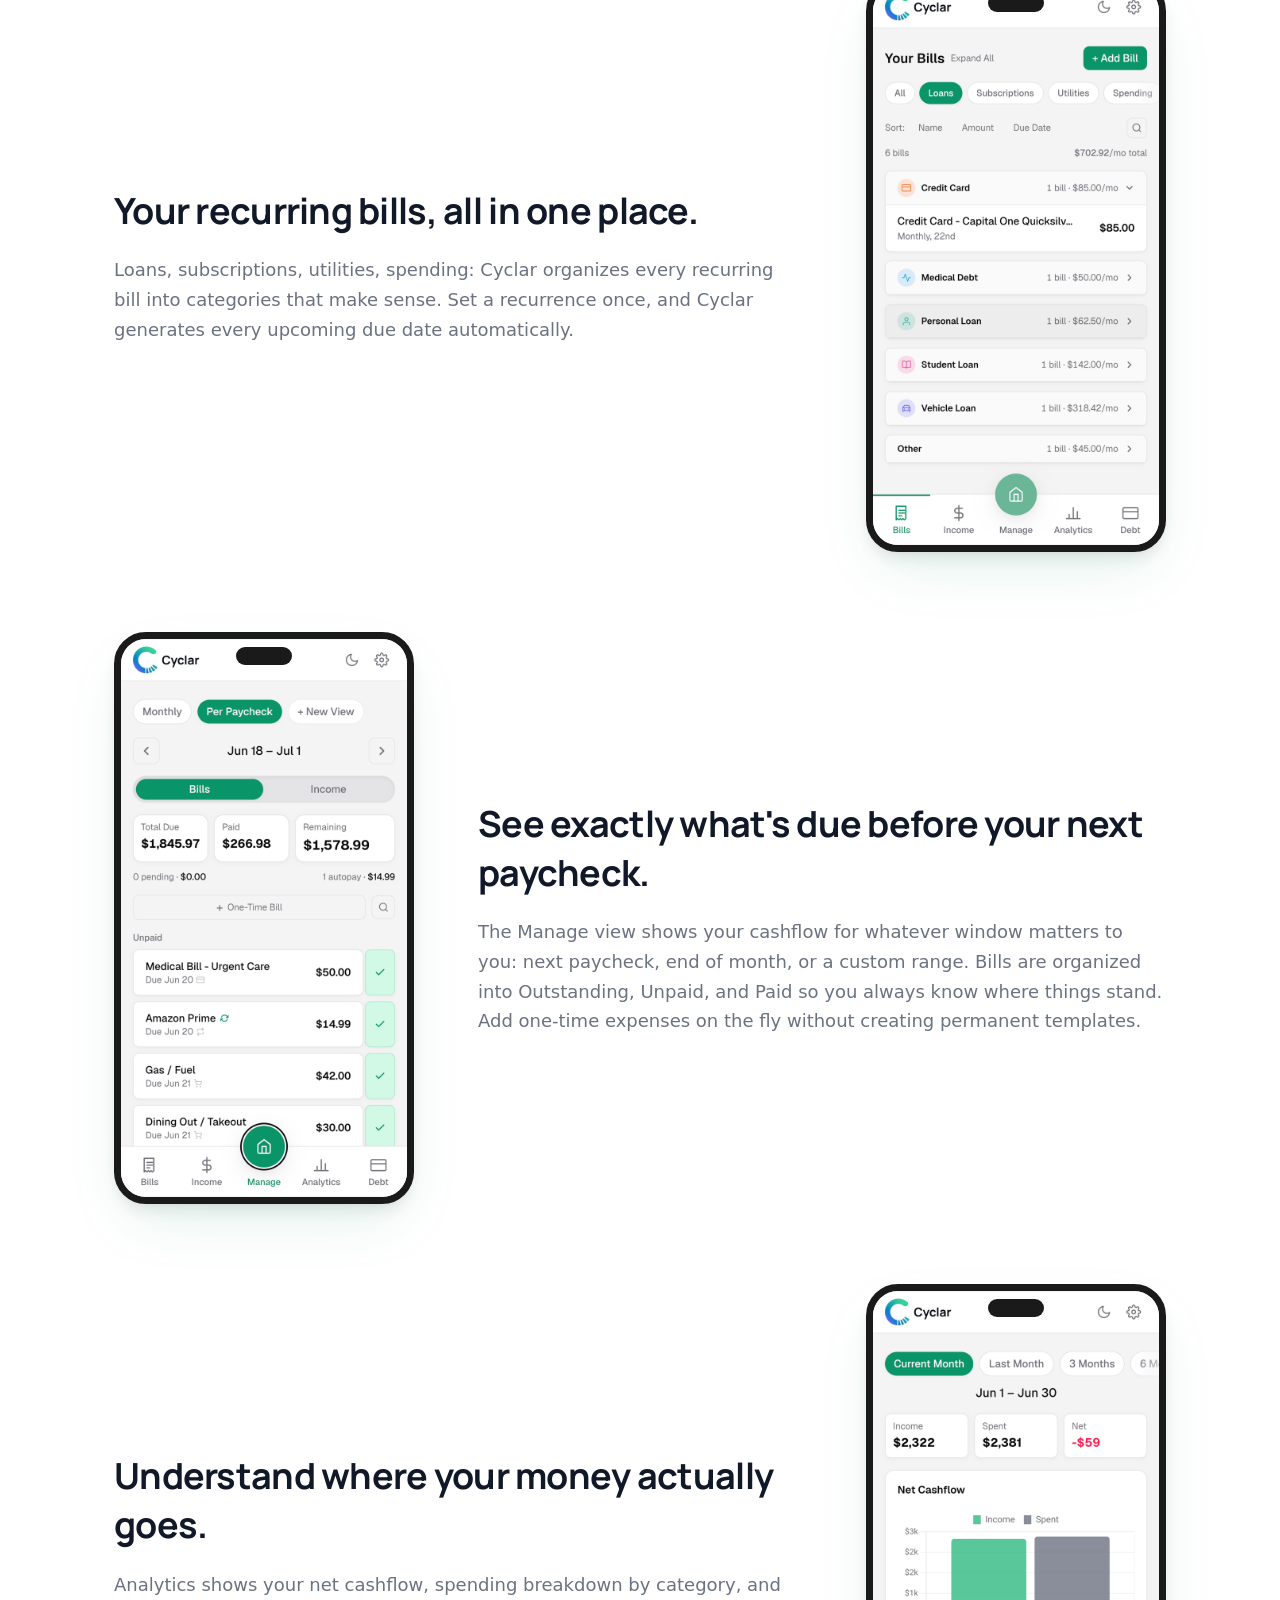
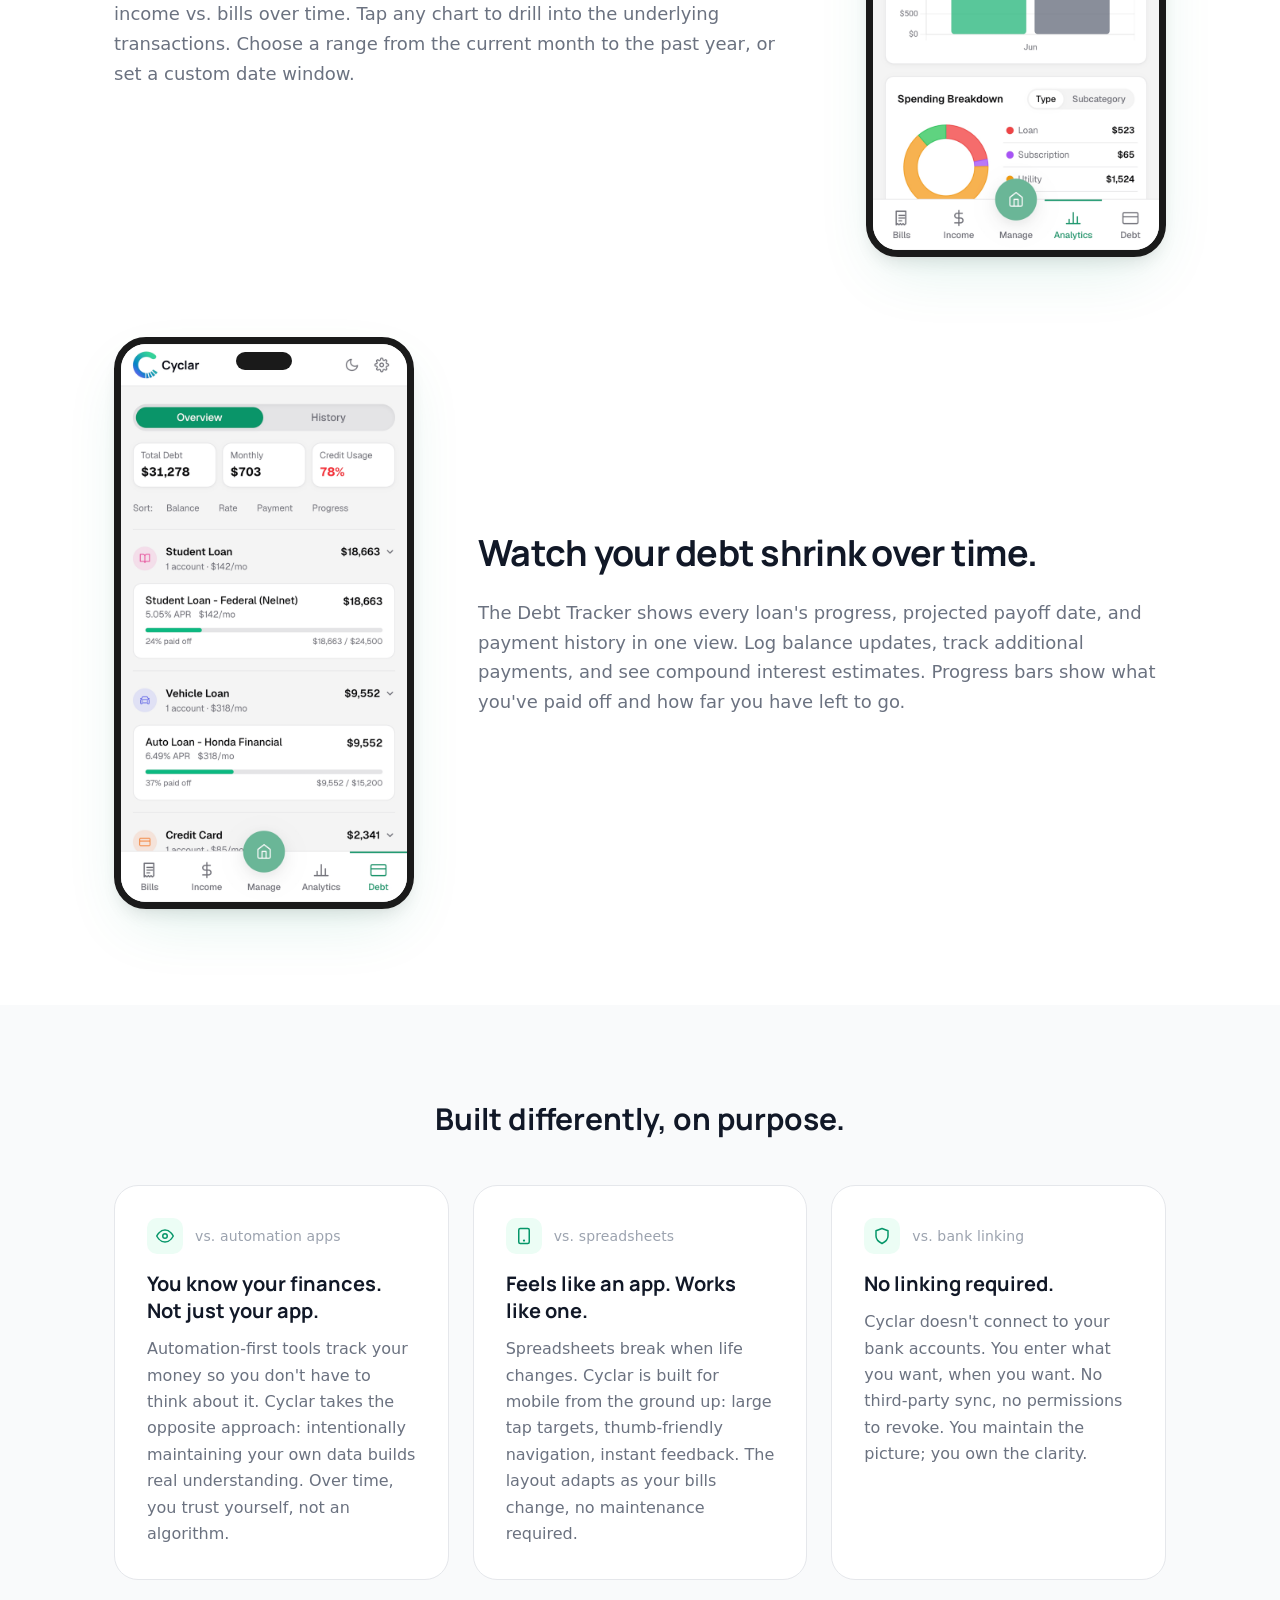
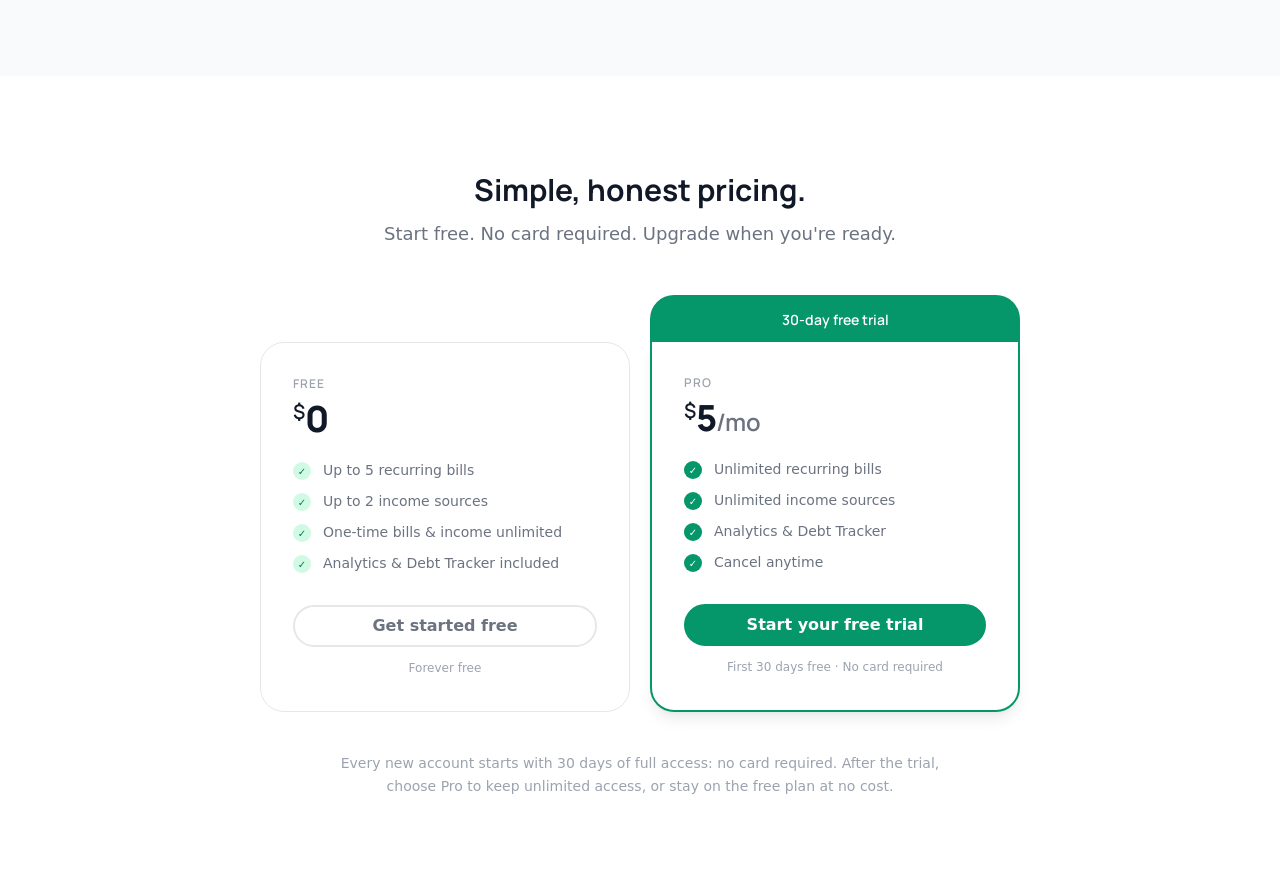
==== commit de3fbec1: "Redesign Pricing section: consolidate to 2 cards with aligned layout - Merge Free Trial + Pro into a" ====
--- a/index.html
+++ b/index.html
@@ -217,10 +217,12 @@
 
         <div class="pricing-grid">
 
+          <div class="pricing-grid-spacer" aria-hidden="true"></div>
+          <div class="pricing-card-tab">30-day free trial</div>
+
           <div class="pricing-card">
             <div class="pricing-tier">Free</div>
             <div class="pricing-price"><sup>$</sup>0</div>
-            <div class="pricing-price-sub">Forever free</div>
             <ul class="pricing-features">
               <li class="pricing-feature"><span class="pricing-check" aria-hidden="true">✓</span>Up to 5 recurring bills</li>
               <li class="pricing-feature"><span class="pricing-check" aria-hidden="true">✓</span>Up to 2 income sources</li>
@@ -228,33 +230,20 @@
               <li class="pricing-feature"><span class="pricing-check" aria-hidden="true">✓</span>Analytics &amp; Debt Tracker included</li>
             </ul>
             <a href="https://cyclar.app/signup" class="btn btn-outline btn-full">Get started free</a>
+            <div class="pricing-price-sub">Forever free</div>
           </div>
 
           <div class="pricing-card pricing-card-featured">
-            <span class="pricing-badge">Try free first</span>
-            <div class="pricing-tier">Free Trial</div>
-            <div class="pricing-price">Free</div>
-            <div class="pricing-price-sub">30-day trial · Full Pro access · No card required</div>
-            <ul class="pricing-features">
-              <li class="pricing-feature"><span class="pricing-check" aria-hidden="true">✓</span>Everything in Pro</li>
-              <li class="pricing-feature"><span class="pricing-check" aria-hidden="true">✓</span>No credit card required</li>
-              <li class="pricing-feature"><span class="pricing-check" aria-hidden="true">✓</span>No setup fees</li>
-              <li class="pricing-feature"><span class="pricing-check" aria-hidden="true">✓</span>Downgrade or cancel anytime</li>
-            </ul>
-            <a href="https://cyclar.app/signup" class="btn btn-primary btn-full">Start your free trial</a>
-          </div>
-
-          <div class="pricing-card">
             <div class="pricing-tier">Pro</div>
-            <div class="pricing-price"><sup>$</sup>5</div>
-            <div class="pricing-price-sub">Per month · Cancel anytime</div>
+            <div class="pricing-price"><sup>$</sup>5<span class="pricing-price-unit">/mo</span></div>
             <ul class="pricing-features">
               <li class="pricing-feature"><span class="pricing-check" aria-hidden="true">✓</span>Unlimited recurring bills</li>
               <li class="pricing-feature"><span class="pricing-check" aria-hidden="true">✓</span>Unlimited income sources</li>
               <li class="pricing-feature"><span class="pricing-check" aria-hidden="true">✓</span>Analytics &amp; Debt Tracker</li>
               <li class="pricing-feature"><span class="pricing-check" aria-hidden="true">✓</span>Cancel anytime</li>
             </ul>
-            <a href="https://cyclar.app/signup" class="btn btn-secondary btn-full">Upgrade to Pro</a>
+            <a href="https://cyclar.app/signup" class="btn btn-primary btn-full">Start your free trial</a>
+            <div class="pricing-price-sub">First 30 days free · No card required</div>
           </div>
 
         </div>
--- a/assets/css/index.css
+++ b/assets/css/index.css
@@ -524,9 +524,26 @@
 
 .pricing-grid {
   display: grid;
-  grid-template-columns: repeat(3, 1fr);
-  gap: var(--sp-5);
-  align-items: start;
+  grid-template-columns: repeat(2, 1fr);
+  column-gap: var(--sp-5);
+  row-gap: 0;
+  align-items: stretch;
+  max-width: 760px;
+  margin: 0 auto;
+}
+
+.pricing-card-tab {
+  background: var(--clr-brand);
+  color: var(--clr-text-inv);
+  text-align: center;
+  padding: var(--sp-3) var(--sp-4);
+  font-family: var(--font-head);
+  font-size: var(--text-sm);
+  font-weight: var(--w-semibold);
+  line-height: 1.5;
+  border-radius: var(--r-xl) var(--r-xl) 0 0;
+  border: 2px solid var(--clr-brand);
+  border-bottom: none;
 }
 
 .pricing-card {
@@ -539,8 +556,10 @@
 }
 
 .pricing-card-featured {
-  border-color: var(--clr-brand);
-  box-shadow: 0 0 0 1px var(--clr-brand), var(--shadow-lg);
+  border: 2px solid var(--clr-brand);
+  border-top: none;
+  border-radius: 0 0 var(--r-xl) var(--r-xl);
+  box-shadow: var(--shadow-lg);
 }
 
 .pricing-badge {
@@ -573,7 +592,7 @@
   color: var(--clr-text);
   letter-spacing: -0.03em;
   line-height: 1;
-  margin-bottom: 2px;
+  margin-bottom: var(--sp-6);
 }
 
 .pricing-price sup {
@@ -593,8 +612,10 @@
 .pricing-price-sub {
   font-size: var(--text-xs);
   color: var(--clr-text-3);
-  margin-bottom: var(--sp-6);
+  margin-top: var(--sp-3);
+  margin-bottom: 0;
   line-height: var(--leading-relaxed);
+  text-align: center;
 }
 
 .pricing-features {
@@ -640,7 +661,7 @@
   font-size: var(--text-sm);
   color: var(--clr-text-3);
   text-align: center;
-  max-width: 56ch;
+  max-width: 68ch;
   margin: var(--sp-10) auto 0;
   line-height: var(--leading-relaxed);
 }
@@ -664,7 +685,26 @@
 
   .pricing-grid {
     grid-template-columns: 1fr;
-    gap: var(--sp-4);
+    row-gap: 0;
+    column-gap: 0;
+  }
+
+  .pricing-grid-spacer {
+    display: none;
+  }
+
+  .pricing-card:not(.pricing-card-featured) {
+    order: 1;
+    margin-bottom: var(--sp-4);
+    border-radius: var(--r-xl);
+  }
+
+  .pricing-card-tab {
+    order: 2;
+  }
+
+  .pricing-card-featured {
+    order: 3;
   }
 }
 
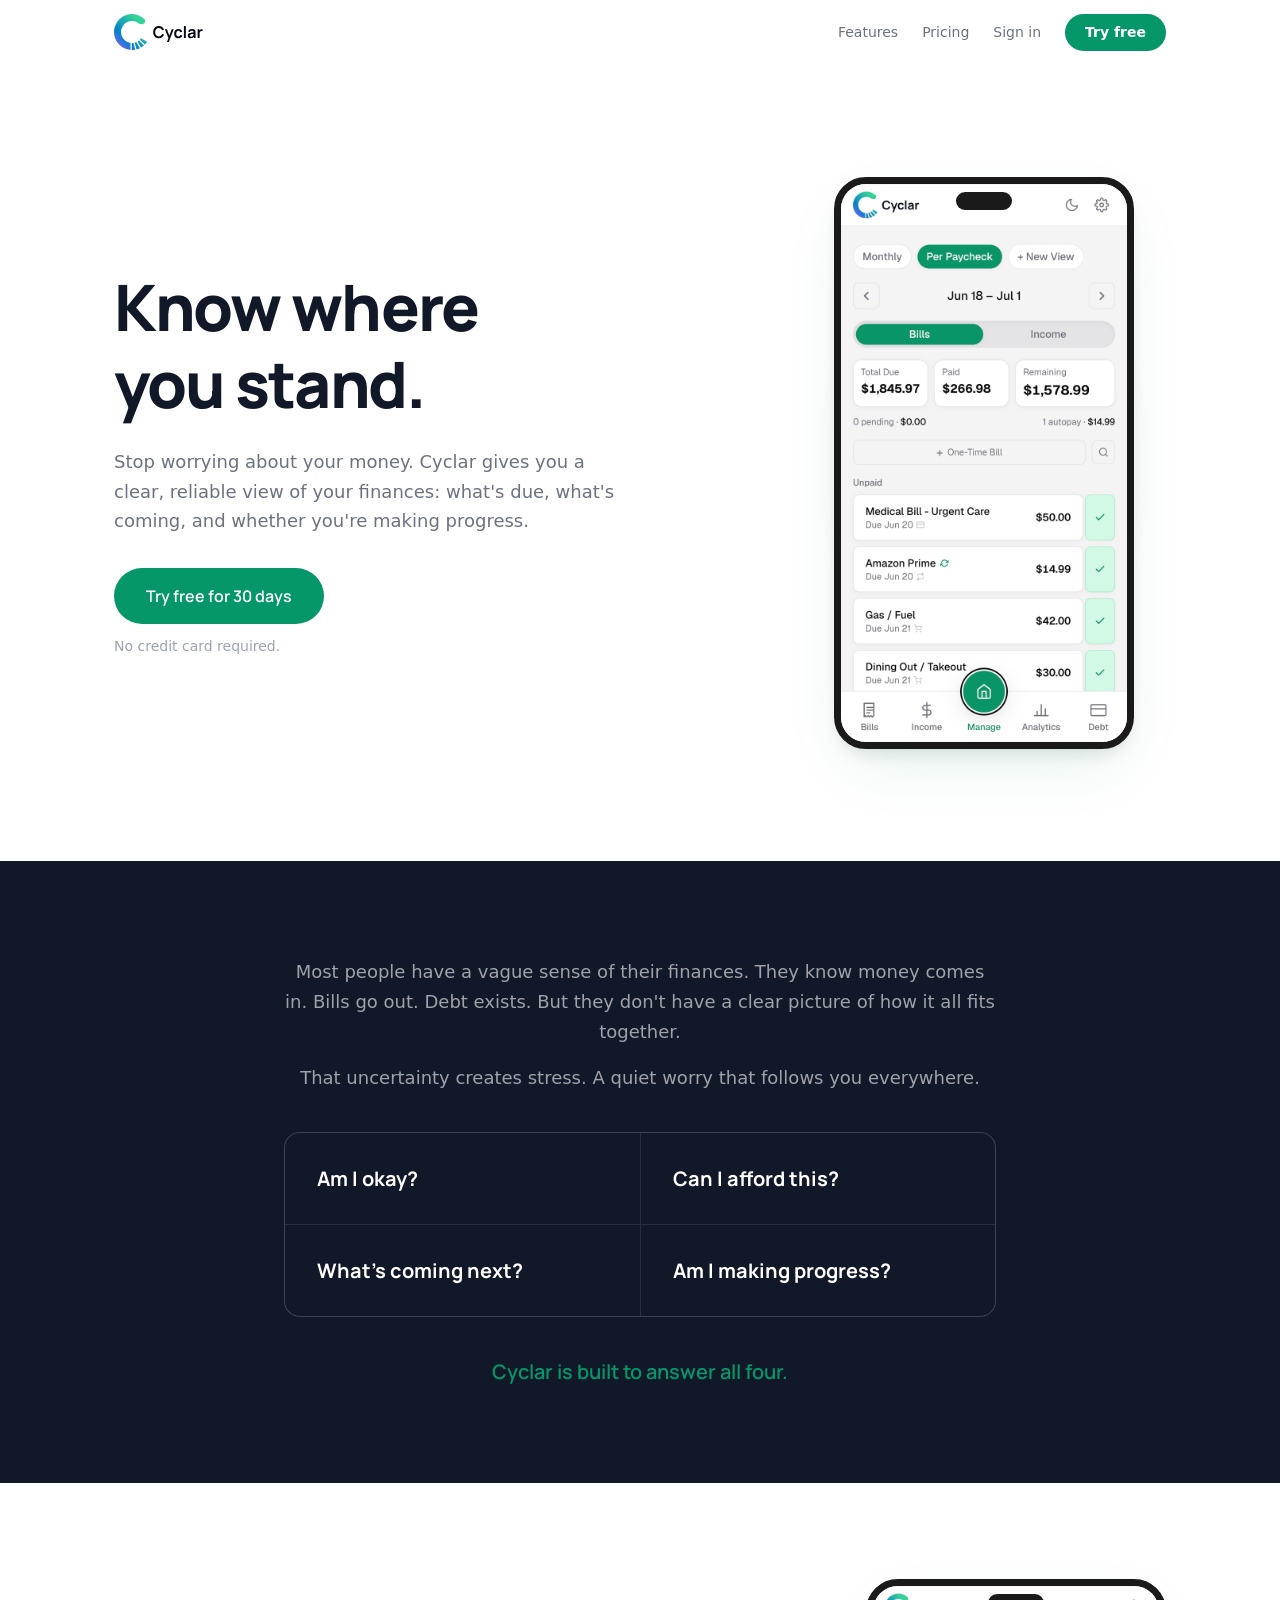
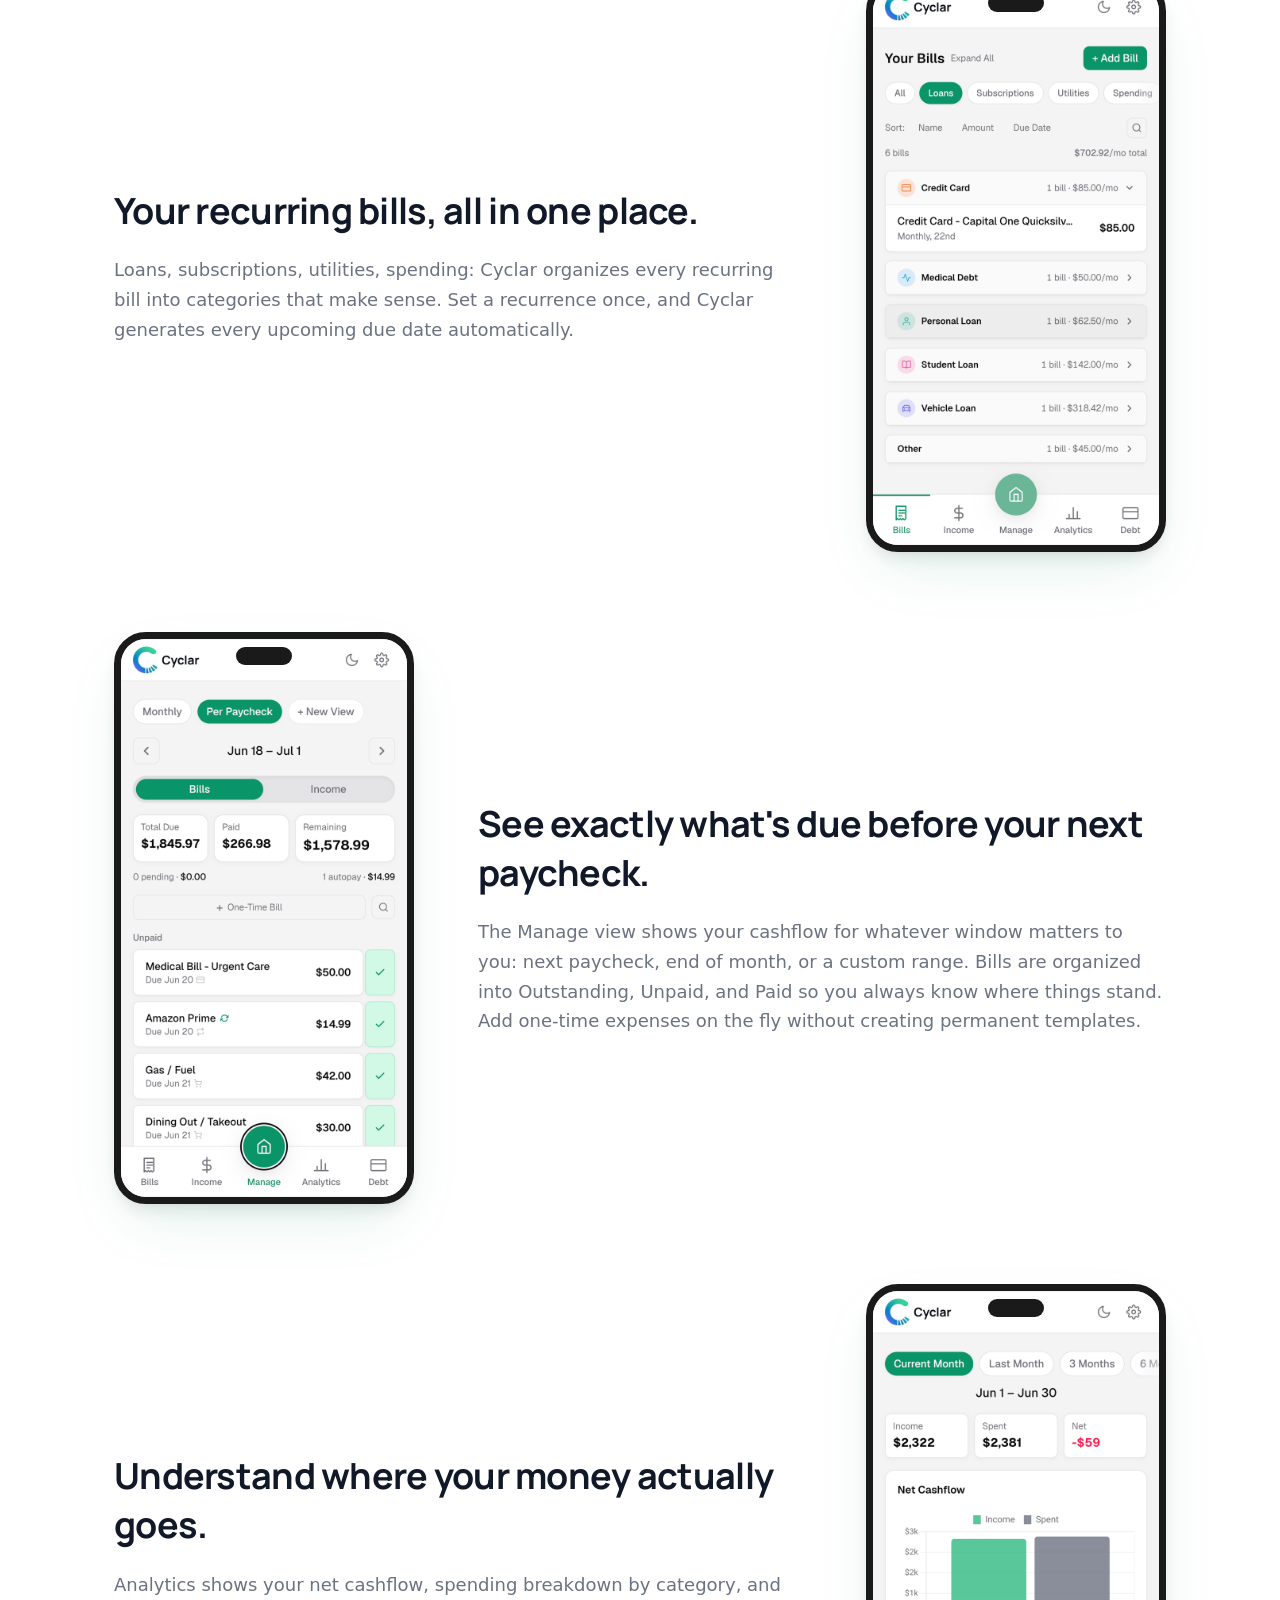
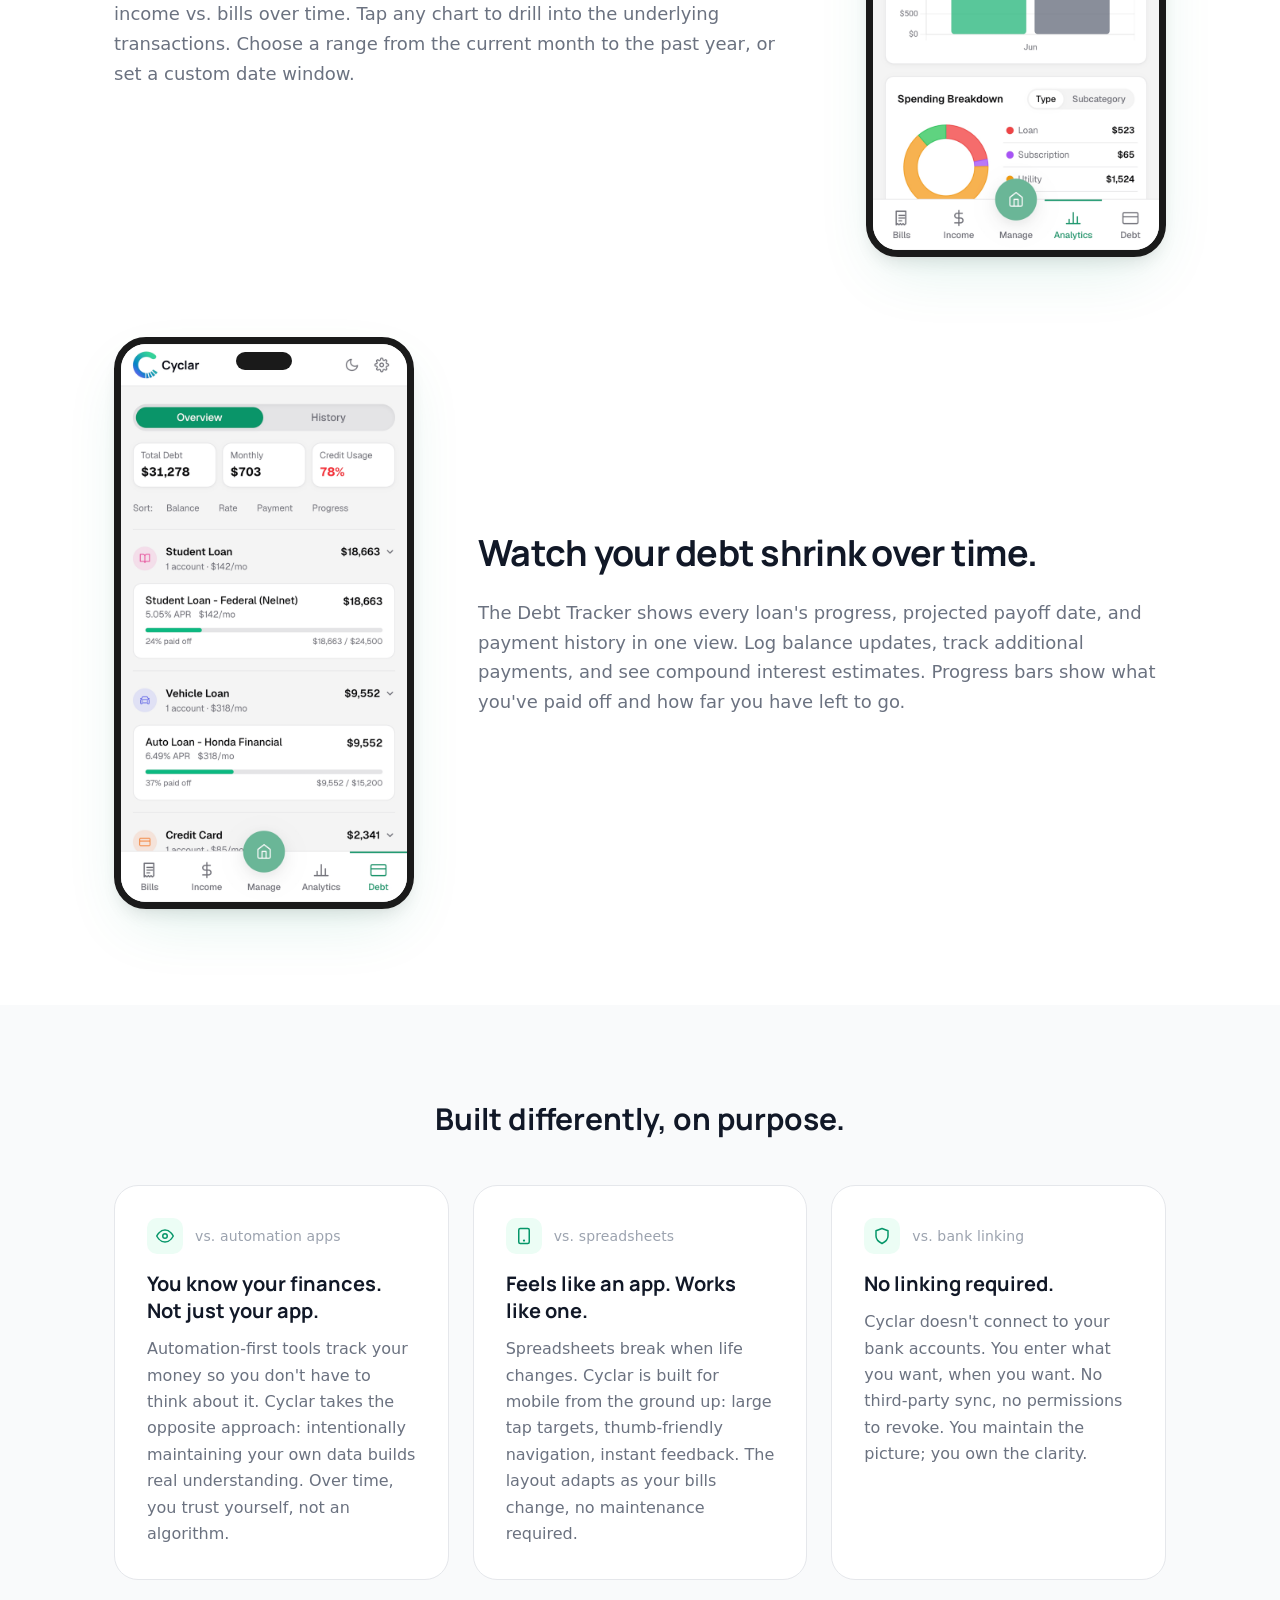
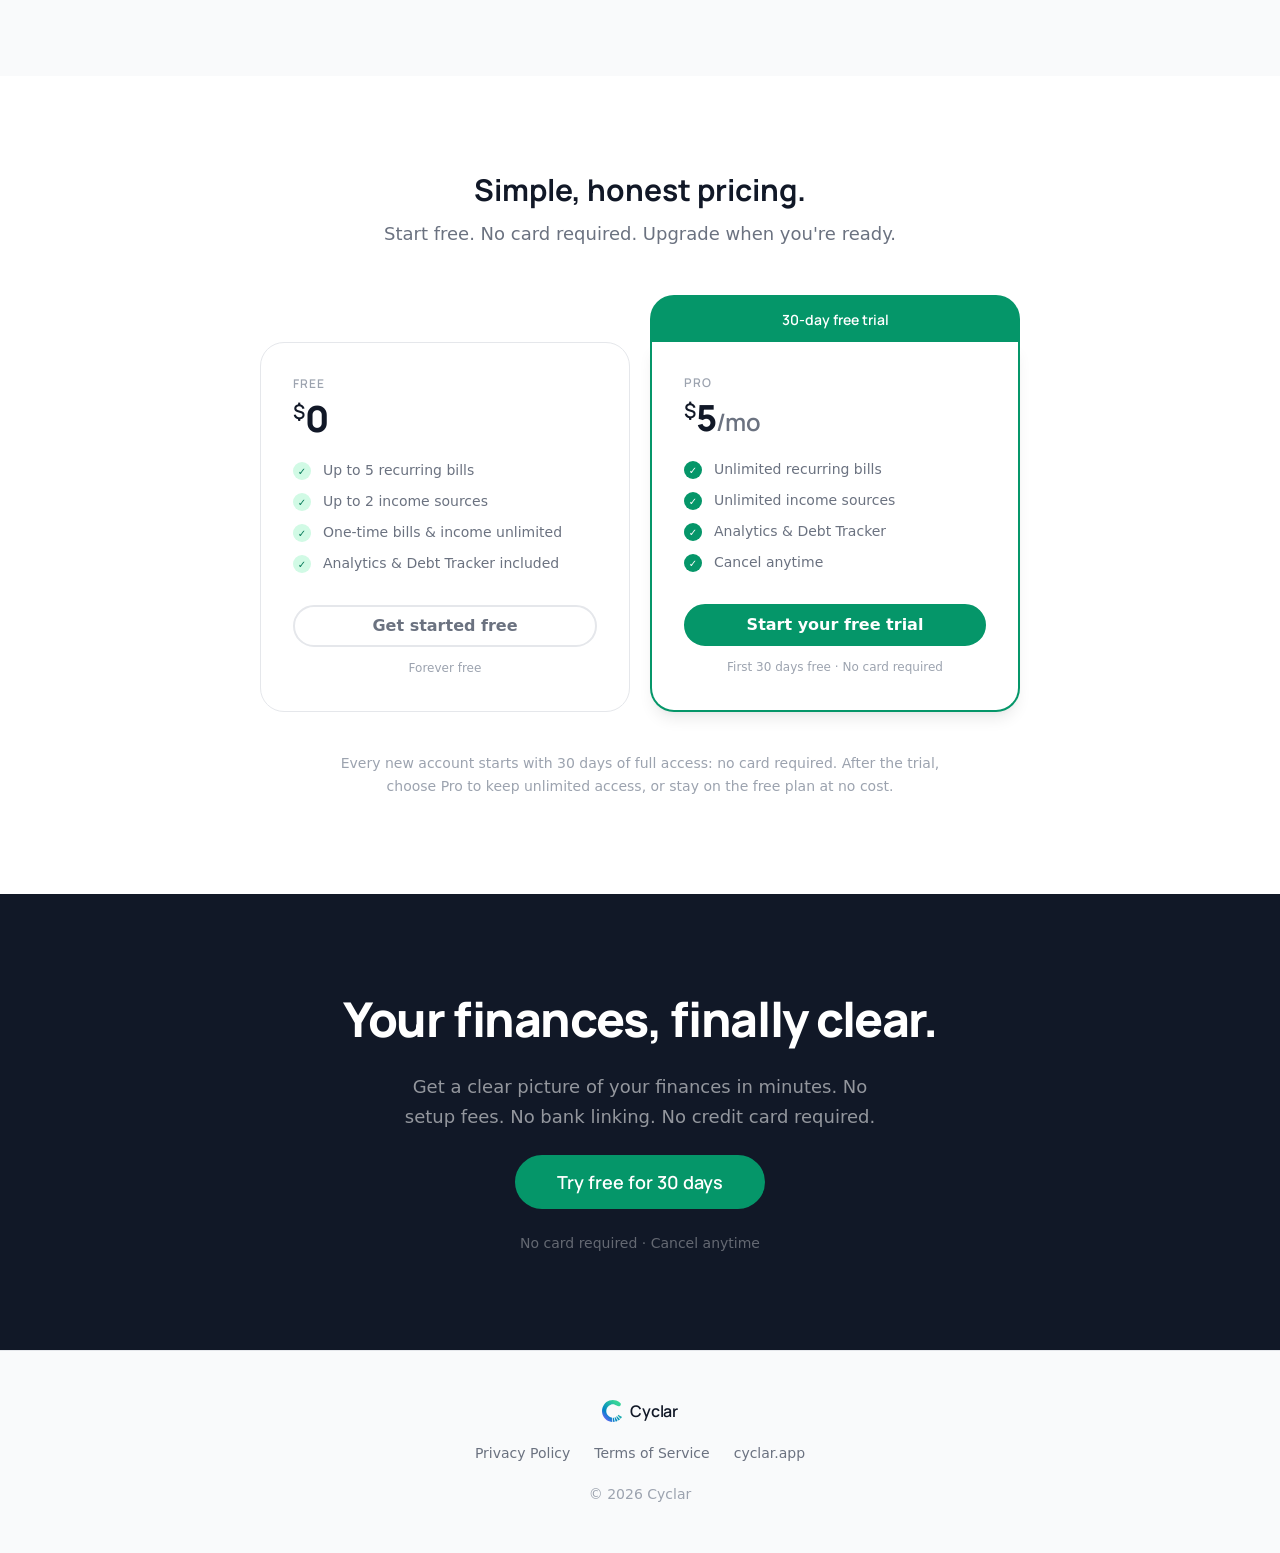
==== commit b6153d5d: "Add Final CTA and Footer sections to homepage - Final CTA: dark background section with display-scal" ====
--- a/index.html
+++ b/index.html
@@ -253,8 +253,31 @@
       </div>
     </section>
 
-    <!-- CTA, Footer sections go here -->
+    <section class="final-cta">
+      <div class="final-cta-inner">
+        <h2 class="final-cta-headline">Your finances, finally clear.</h2>
+        <p class="final-cta-sub">Get a clear picture of your finances in minutes. No setup fees. No bank linking. No credit card required.</p>
+        <a href="https://cyclar.app/signup" class="btn btn-primary final-cta-btn">Try free for 30 days</a>
+        <p class="final-cta-trust">No card required · Cancel anytime</p>
+      </div>
+    </section>
+
   </main>
+
+  <footer class="site-footer">
+    <div class="footer-inner">
+      <div class="footer-brand">
+        <img src="./assets/images/logos/logomark.svg" alt="" aria-hidden="true" class="footer-logomark">
+        <span class="footer-brand-name">Cyclar</span>
+      </div>
+      <nav class="footer-links" aria-label="Footer navigation">
+        <a href="/privacy">Privacy Policy</a>
+        <a href="/terms">Terms of Service</a>
+        <a href="https://cyclar.app">cyclar.app</a>
+      </nav>
+      <p class="footer-copy">© 2026 Cyclar</p>
+    </div>
+  </footer>
 
   <script>
     (function () {
--- a/assets/css/index.css
+++ b/assets/css/index.css
@@ -709,6 +709,159 @@
 }
 
 
+/* ════════════════════════════════════════════
+   FINAL CTA
+════════════════════════════════════════════ */
+
+.final-cta {
+  background: #111827;
+  padding: var(--sp-24) 0;
+}
+
+.final-cta-inner {
+  max-width: var(--max-w-text);
+  margin: 0 auto;
+  padding: 0 var(--sp-6);
+  display: flex;
+  flex-direction: column;
+  align-items: center;
+  text-align: center;
+  gap: var(--sp-6);
+}
+
+.final-cta-headline {
+  font-family: var(--font-head);
+  font-size: clamp(var(--text-3xl), 4vw + 1rem, var(--text-5xl));
+  font-weight: var(--w-extrabold);
+  line-height: var(--leading-tight);
+  letter-spacing: -0.03em;
+  color: var(--clr-text-inv);
+  margin: 0;
+}
+
+.final-cta-sub {
+  font-family: var(--font-body);
+  font-size: var(--text-lg);
+  line-height: var(--leading-relaxed);
+  color: rgba(255, 255, 255, 0.55);
+  margin: 0;
+  max-width: 44ch;
+}
+
+.final-cta-btn {
+  padding: var(--sp-4) var(--sp-10);
+  font-family: var(--font-head);
+  font-size: var(--text-lg);
+  font-weight: var(--w-semibold);
+}
+
+.final-cta-trust {
+  font-family: var(--font-body);
+  font-size: var(--text-sm);
+  color: rgba(255, 255, 255, 0.35);
+  margin: 0;
+}
+
+@media (max-width: 767px) {
+  .final-cta {
+    padding: var(--sp-16) 0;
+  }
+
+  .final-cta-inner {
+    padding: 0 var(--sp-5);
+    gap: var(--sp-5);
+  }
+
+  .final-cta-sub {
+    font-size: var(--text-base);
+  }
+
+  .final-cta-btn {
+    width: 100%;
+    font-size: var(--text-base);
+    padding: var(--sp-4) var(--sp-6);
+  }
+}
+
+
+/* ════════════════════════════════════════════
+   FOOTER
+════════════════════════════════════════════ */
+
+.site-footer {
+  background: var(--clr-bg-alt);
+  border-top: 1px solid var(--clr-border);
+  padding: var(--sp-12) 0;
+}
+
+.footer-inner {
+  max-width: var(--max-w);
+  margin: 0 auto;
+  padding: 0 var(--sp-6);
+  display: flex;
+  flex-direction: column;
+  align-items: center;
+  gap: var(--sp-5);
+}
+
+.footer-brand {
+  display: flex;
+  align-items: center;
+  gap: var(--sp-2);
+}
+
+.footer-logomark {
+  height: 22px;
+  width: auto;
+}
+
+.footer-brand-name {
+  font-family: var(--font-head);
+  font-size: var(--text-base);
+  font-weight: var(--w-semibold);
+  color: var(--clr-text);
+  letter-spacing: -0.01em;
+}
+
+.footer-links {
+  display: flex;
+  align-items: center;
+  gap: var(--sp-6);
+  flex-wrap: wrap;
+  justify-content: center;
+}
+
+.footer-links a {
+  font-family: var(--font-body);
+  font-size: var(--text-sm);
+  color: var(--clr-text-2);
+  text-decoration: none;
+  transition: color var(--t-fast);
+}
+
+.footer-links a:hover {
+  color: var(--clr-text);
+}
+
+.footer-copy {
+  font-family: var(--font-body);
+  font-size: var(--text-sm);
+  color: var(--clr-text-3);
+  margin: 0;
+}
+
+@media (max-width: 767px) {
+  .site-footer {
+    padding: var(--sp-10) 0;
+  }
+
+  .footer-inner {
+    padding: 0 var(--sp-5);
+    gap: var(--sp-4);
+  }
+}
+
+
 /* ── Entrance animations ── */
 
 @media (prefers-reduced-motion: no-preference) {
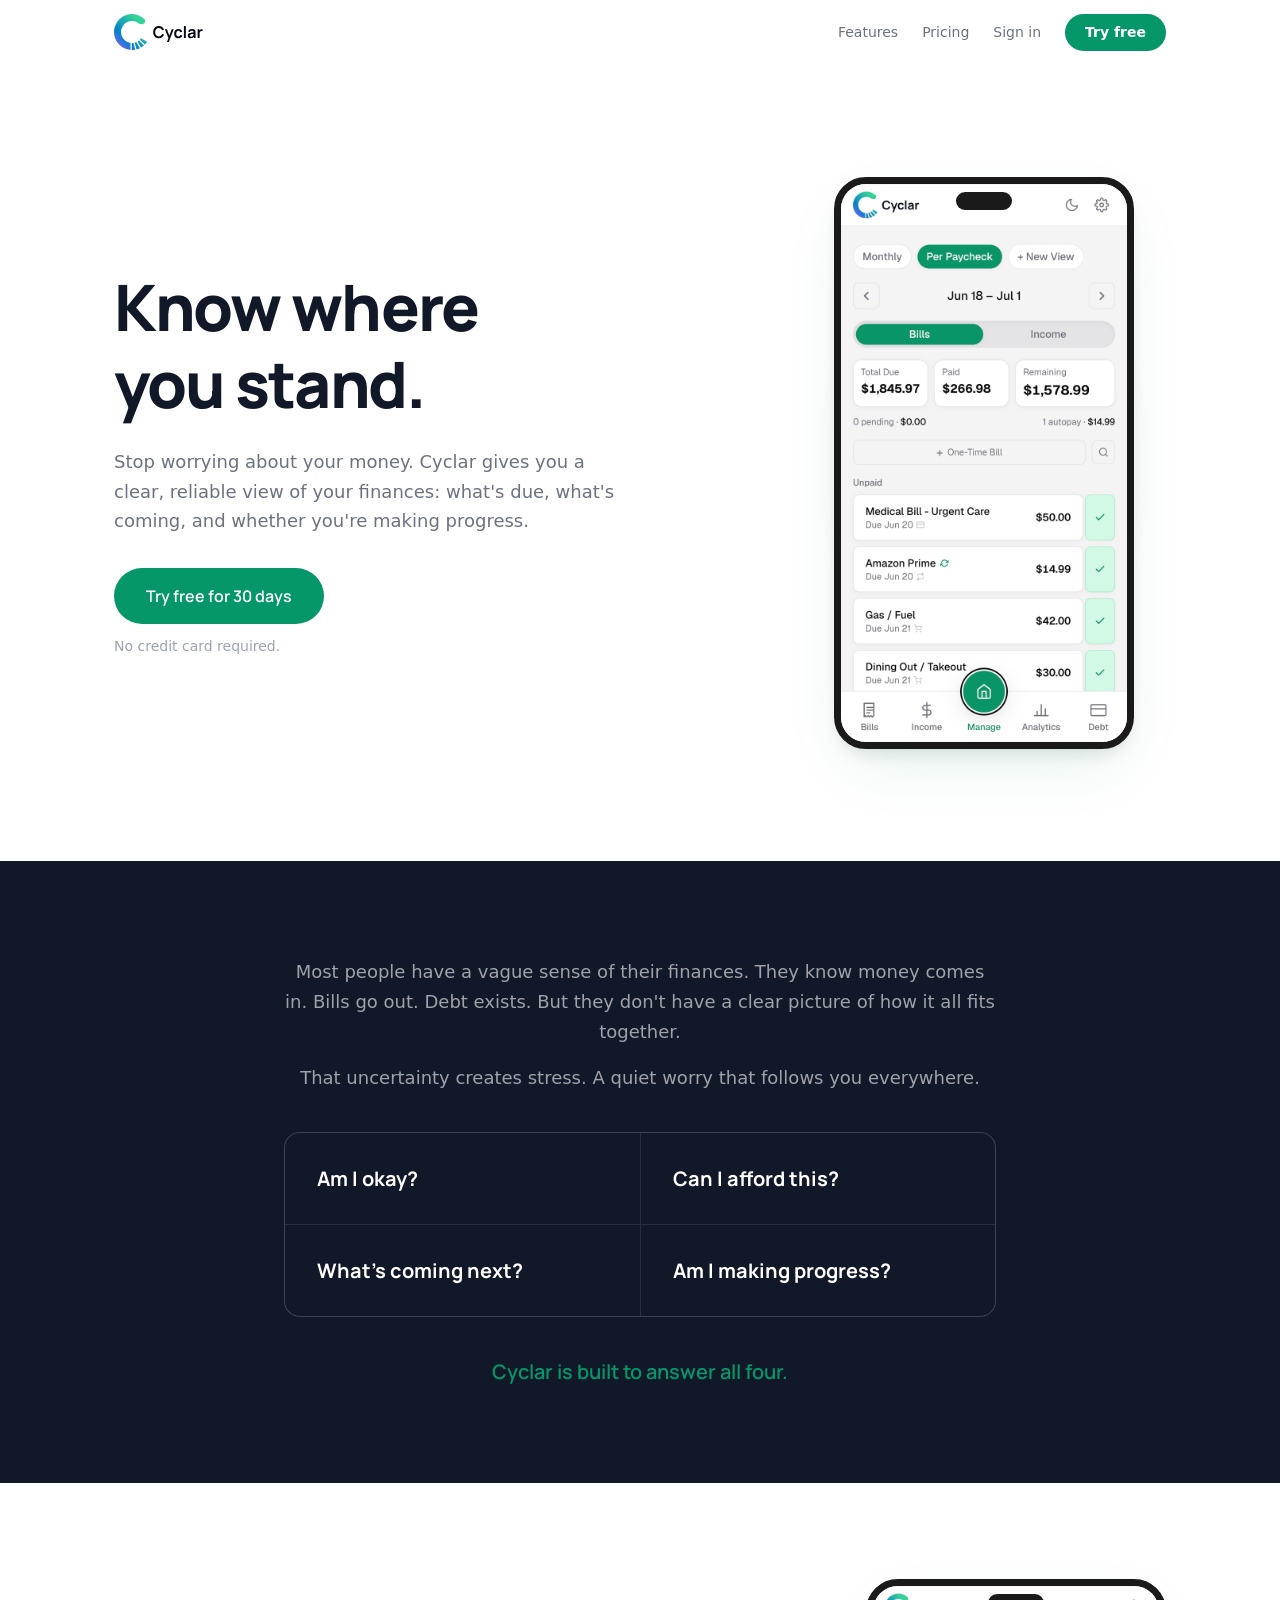
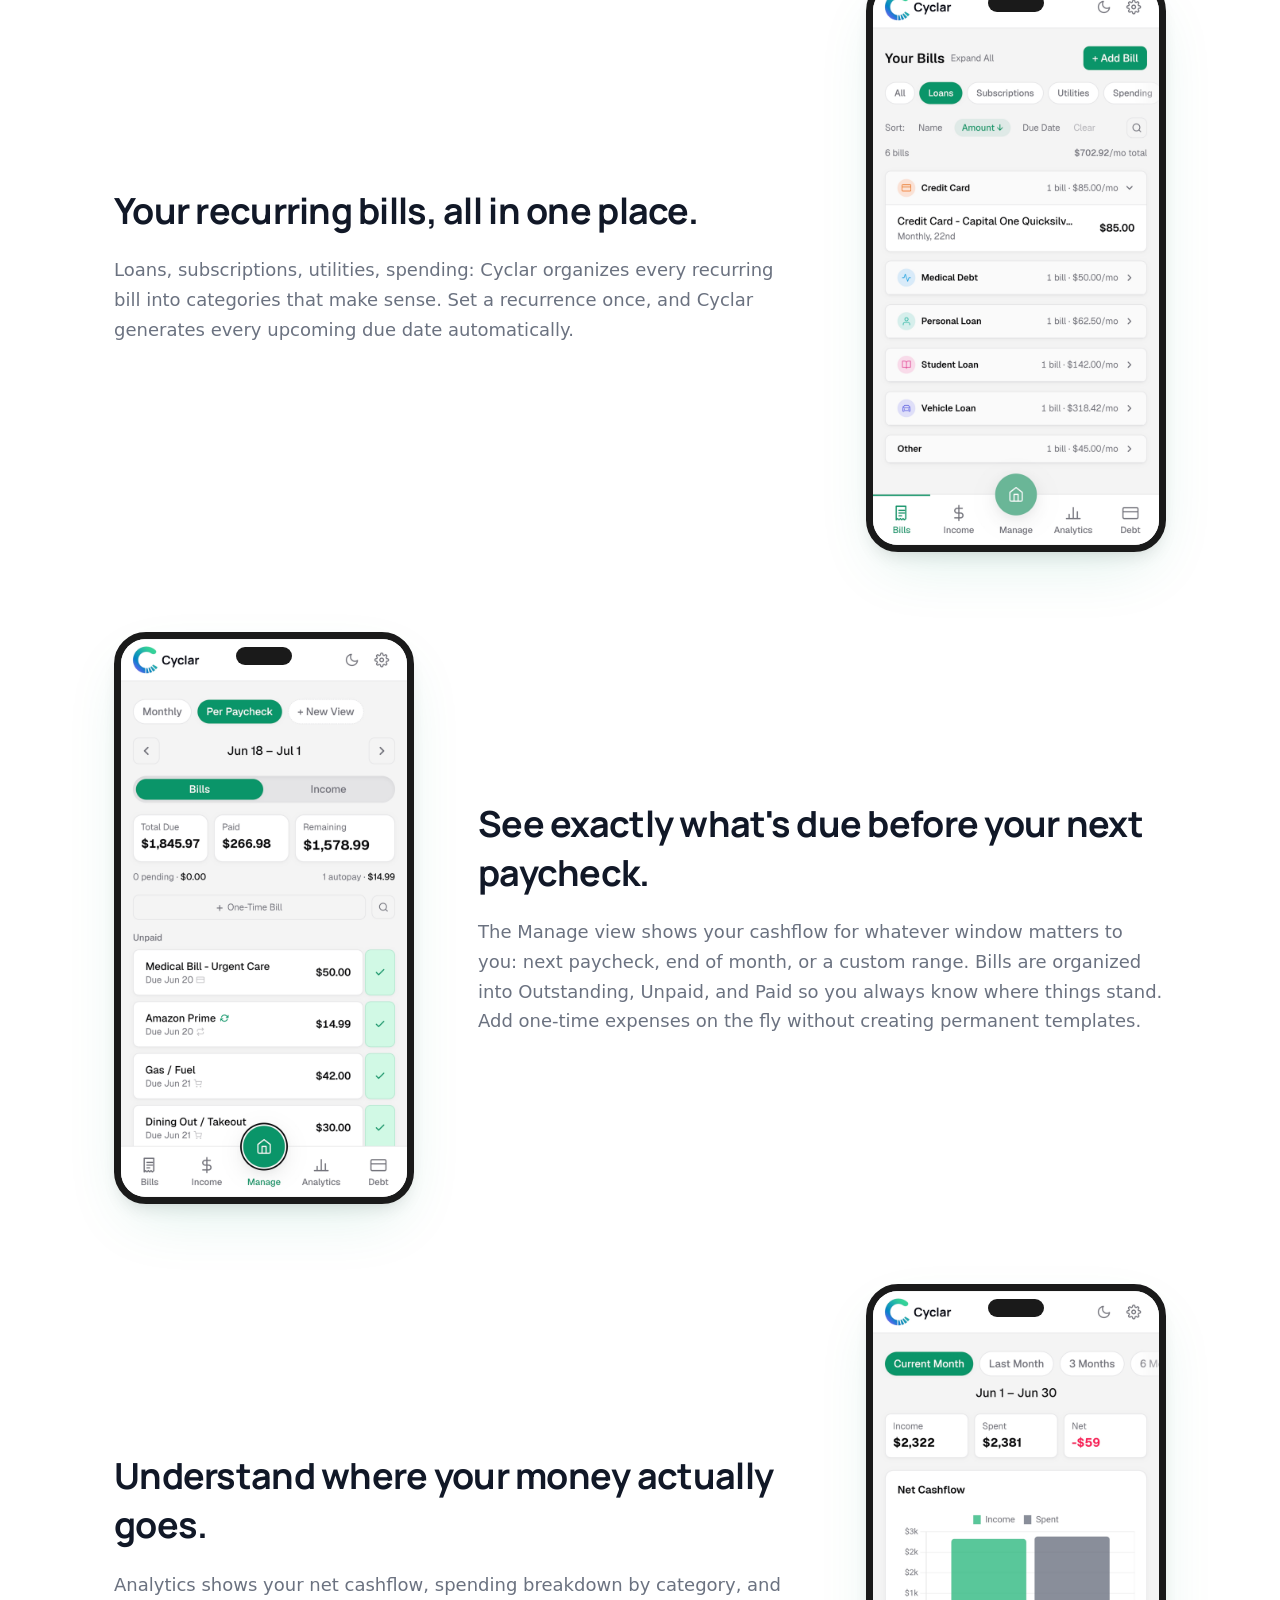
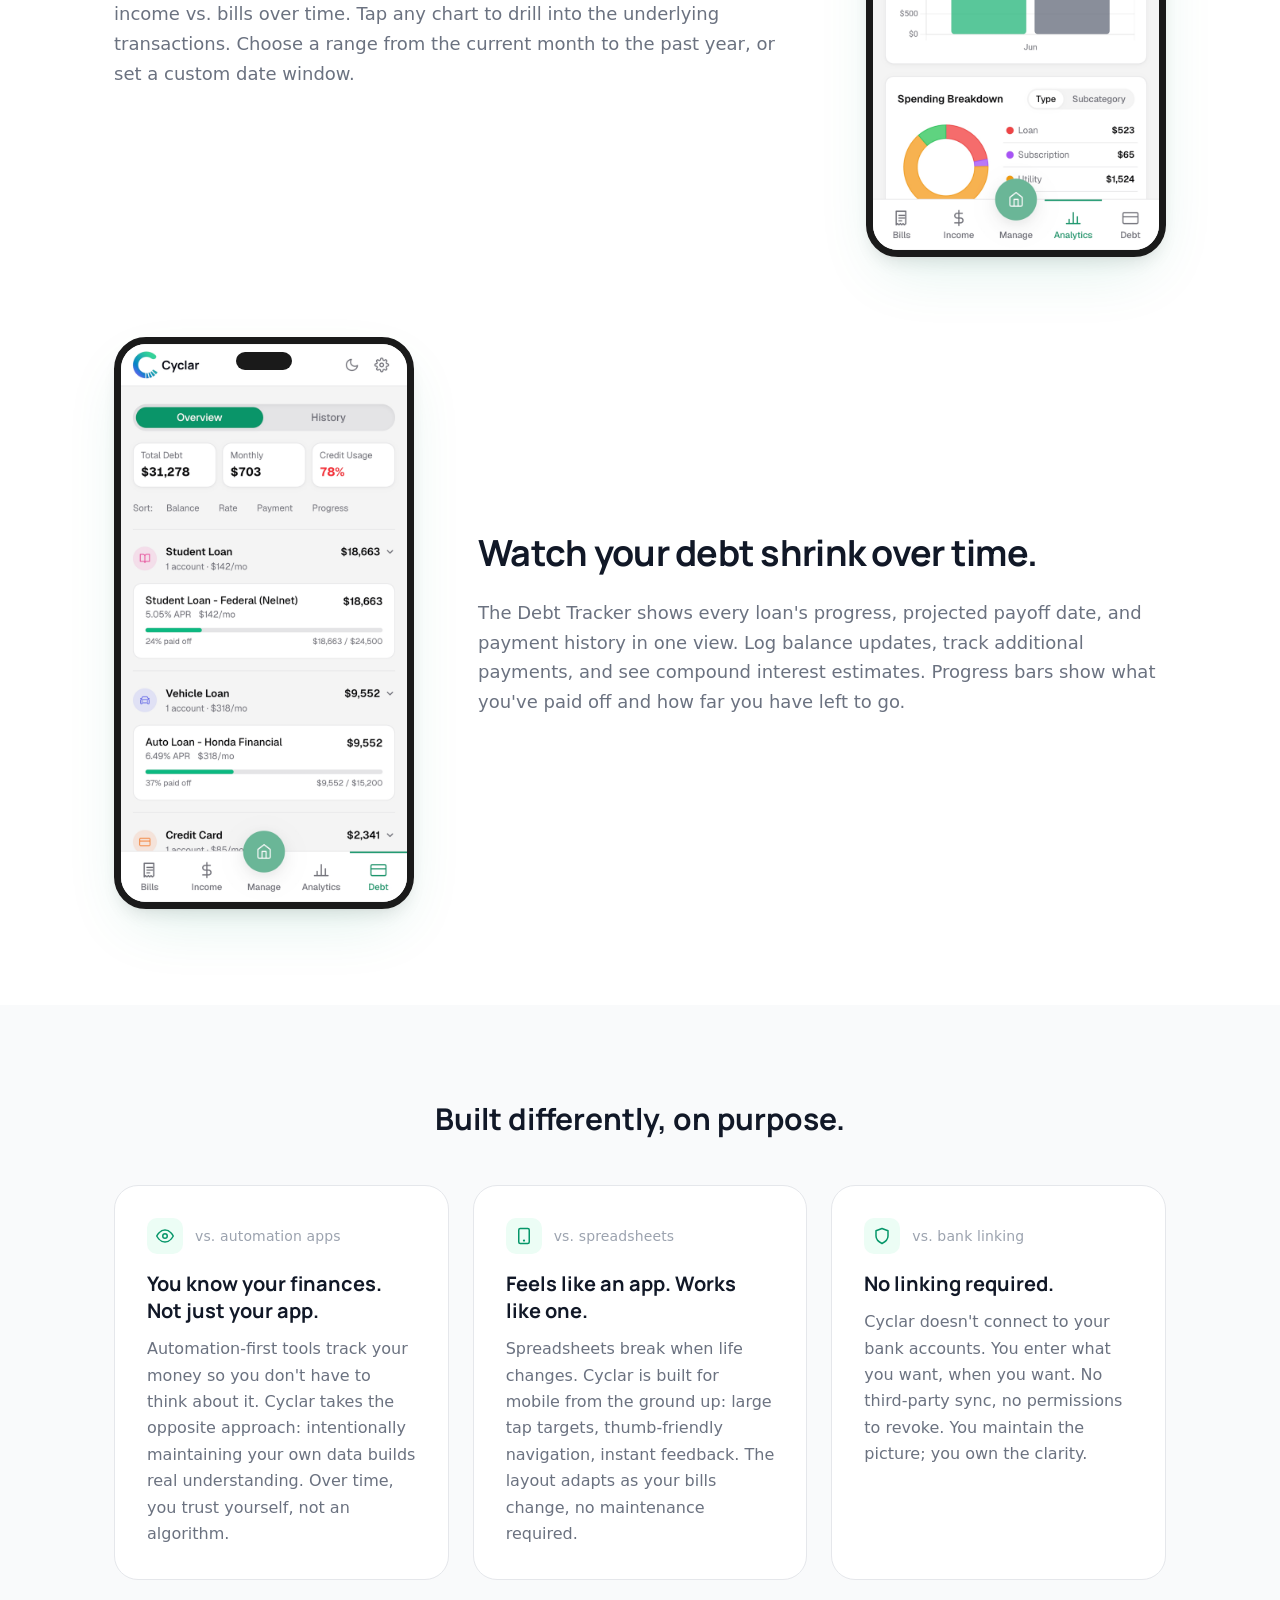
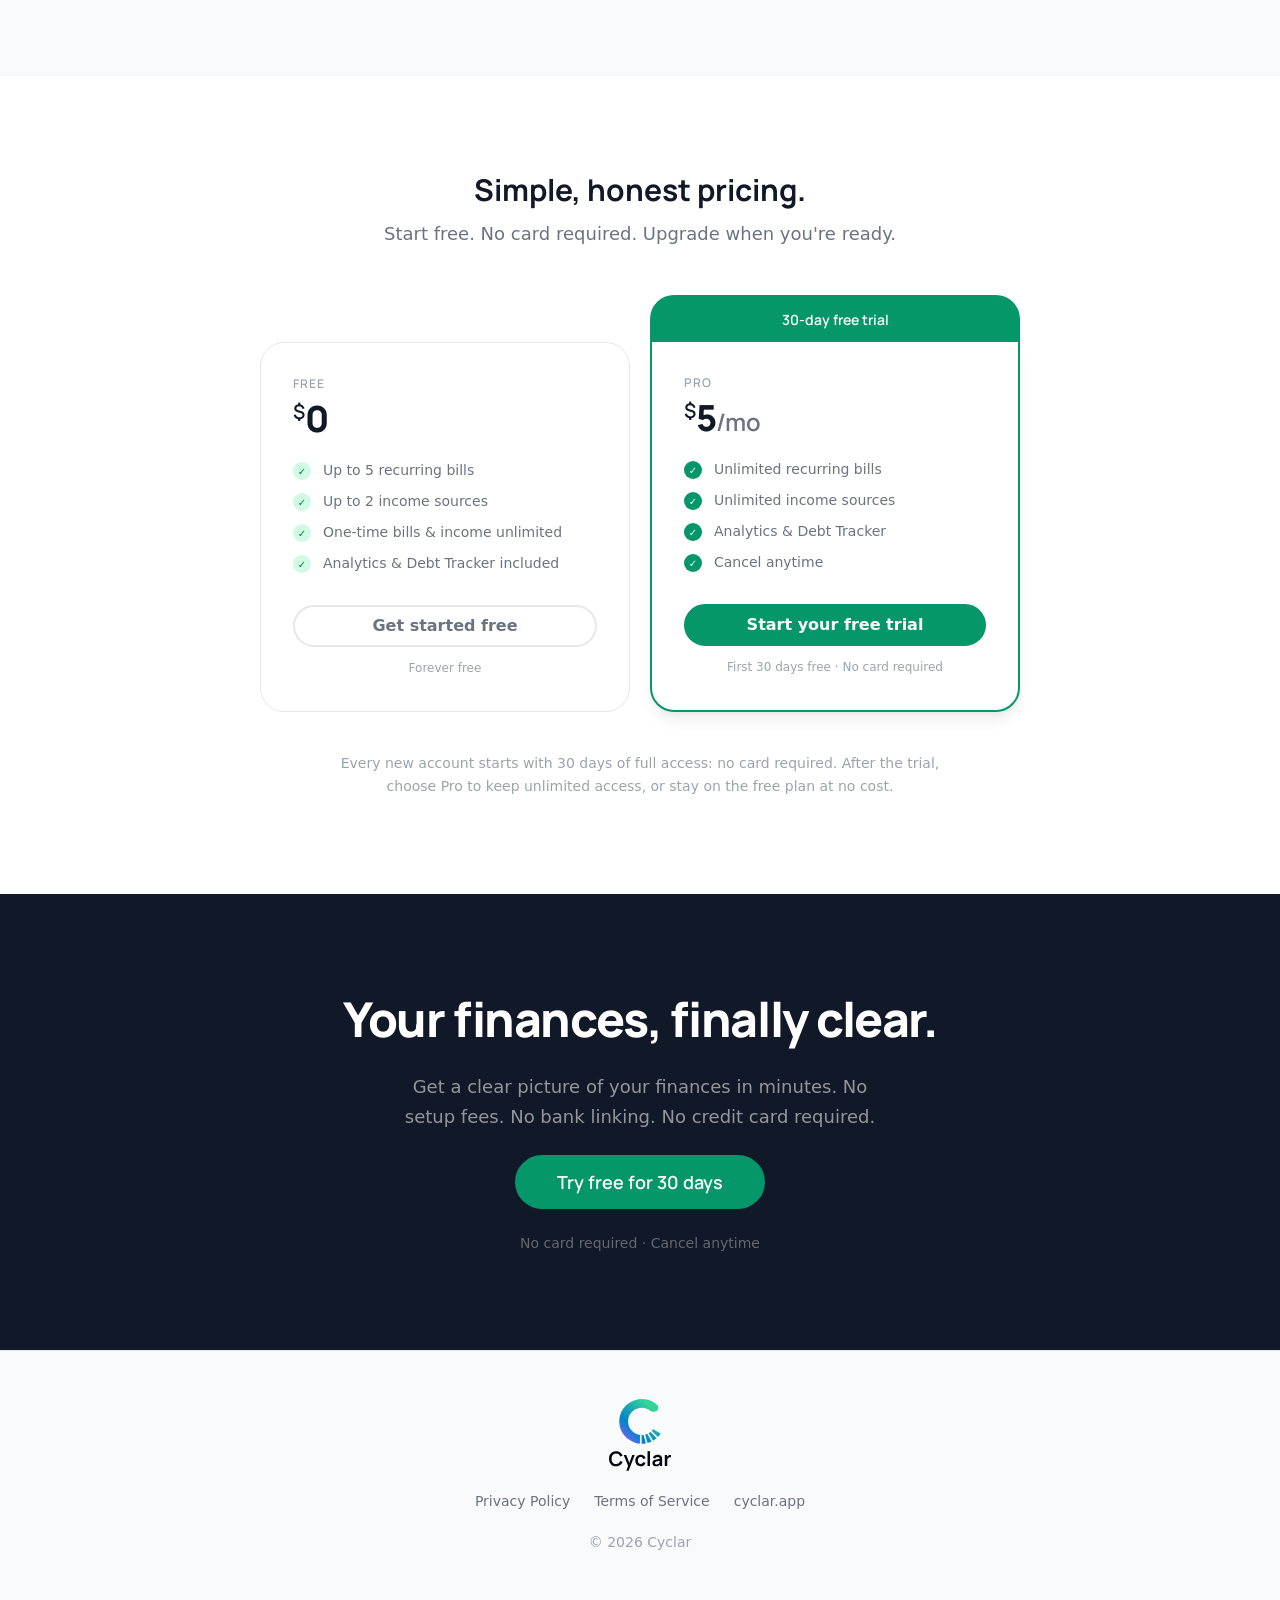
==== commit 2cd9758d: "Unify nav and footer across legal pages - Legal pages now use the full site-nav (sticky, blur on scr" ====
--- a/index.html
+++ b/index.html
@@ -17,6 +17,7 @@
   <link rel="stylesheet" href="./assets/css/tokens.css">
   <link rel="stylesheet" href="./assets/css/base.css">
   <link rel="stylesheet" href="./assets/css/nav.css">
+  <link rel="stylesheet" href="./assets/css/footer.css">
   <link rel="stylesheet" href="./assets/css/index.css">
 </head>
 <body>
@@ -267,8 +268,9 @@
   <footer class="site-footer">
     <div class="footer-inner">
       <div class="footer-brand">
-        <img src="./assets/images/logos/logomark.svg" alt="" aria-hidden="true" class="footer-logomark">
-        <span class="footer-brand-name">Cyclar</span>
+        <a href="/" aria-label="Cyclar home">
+          <img src="./assets/images/logos/logo-light-mode.svg" alt="Cyclar" class="footer-logo">
+        </a>
       </div>
       <nav class="footer-links" aria-label="Footer navigation">
         <a href="/privacy">Privacy Policy</a>
--- a/assets/css/footer.css
+++ b/assets/css/footer.css
@@ -0,0 +1,63 @@
+.site-footer {
+  background: var(--clr-bg-alt);
+  border-top: 1px solid var(--clr-border);
+  padding: var(--sp-12) 0;
+}
+
+.footer-inner {
+  max-width: var(--max-w);
+  margin: 0 auto;
+  padding: 0 var(--sp-6);
+  display: flex;
+  flex-direction: column;
+  align-items: center;
+  gap: var(--sp-5);
+}
+
+.footer-brand {
+  display: flex;
+  align-items: center;
+}
+
+.footer-logo {
+  height: 72px;
+  width: auto;
+}
+
+.footer-links {
+  display: flex;
+  align-items: center;
+  gap: var(--sp-6);
+  flex-wrap: wrap;
+  justify-content: center;
+}
+
+.footer-links a {
+  font-family: var(--font-body);
+  font-size: var(--text-sm);
+  color: var(--clr-text-2);
+  text-decoration: none;
+  transition: color var(--t-fast);
+}
+
+.footer-links a:hover {
+  color: var(--clr-text);
+}
+
+.footer-copy {
+  font-family: var(--font-body);
+  font-size: var(--text-sm);
+  color: var(--clr-text-3);
+  margin: 0;
+}
+
+@media (max-width: 767px) {
+  .site-footer {
+    padding: var(--sp-10) 0;
+  }
+
+  .footer-inner {
+    padding: 0 var(--sp-5);
+    gap: var(--sp-4);
+  }
+}
--- a/assets/css/index.css
+++ b/assets/css/index.css
@@ -788,78 +788,7 @@
    FOOTER
 ════════════════════════════════════════════ */
 
-.site-footer {
-  background: var(--clr-bg-alt);
-  border-top: 1px solid var(--clr-border);
-  padding: var(--sp-12) 0;
-}
-
-.footer-inner {
-  max-width: var(--max-w);
-  margin: 0 auto;
-  padding: 0 var(--sp-6);
-  display: flex;
-  flex-direction: column;
-  align-items: center;
-  gap: var(--sp-5);
-}
-
-.footer-brand {
-  display: flex;
-  align-items: center;
-  gap: var(--sp-2);
-}
-
-.footer-logomark {
-  height: 22px;
-  width: auto;
-}
-
-.footer-brand-name {
-  font-family: var(--font-head);
-  font-size: var(--text-base);
-  font-weight: var(--w-semibold);
-  color: var(--clr-text);
-  letter-spacing: -0.01em;
-}
-
-.footer-links {
-  display: flex;
-  align-items: center;
-  gap: var(--sp-6);
-  flex-wrap: wrap;
-  justify-content: center;
-}
-
-.footer-links a {
-  font-family: var(--font-body);
-  font-size: var(--text-sm);
-  color: var(--clr-text-2);
-  text-decoration: none;
-  transition: color var(--t-fast);
-}
-
-.footer-links a:hover {
-  color: var(--clr-text);
-}
-
-.footer-copy {
-  font-family: var(--font-body);
-  font-size: var(--text-sm);
-  color: var(--clr-text-3);
-  margin: 0;
-}
-
-@media (max-width: 767px) {
-  .site-footer {
-    padding: var(--sp-10) 0;
-  }
-
-  .footer-inner {
-    padding: 0 var(--sp-5);
-    gap: var(--sp-4);
-  }
-}
+/* Footer styles live in footer.css (shared with legal pages) */
 
 
 /* ── Entrance animations ── */
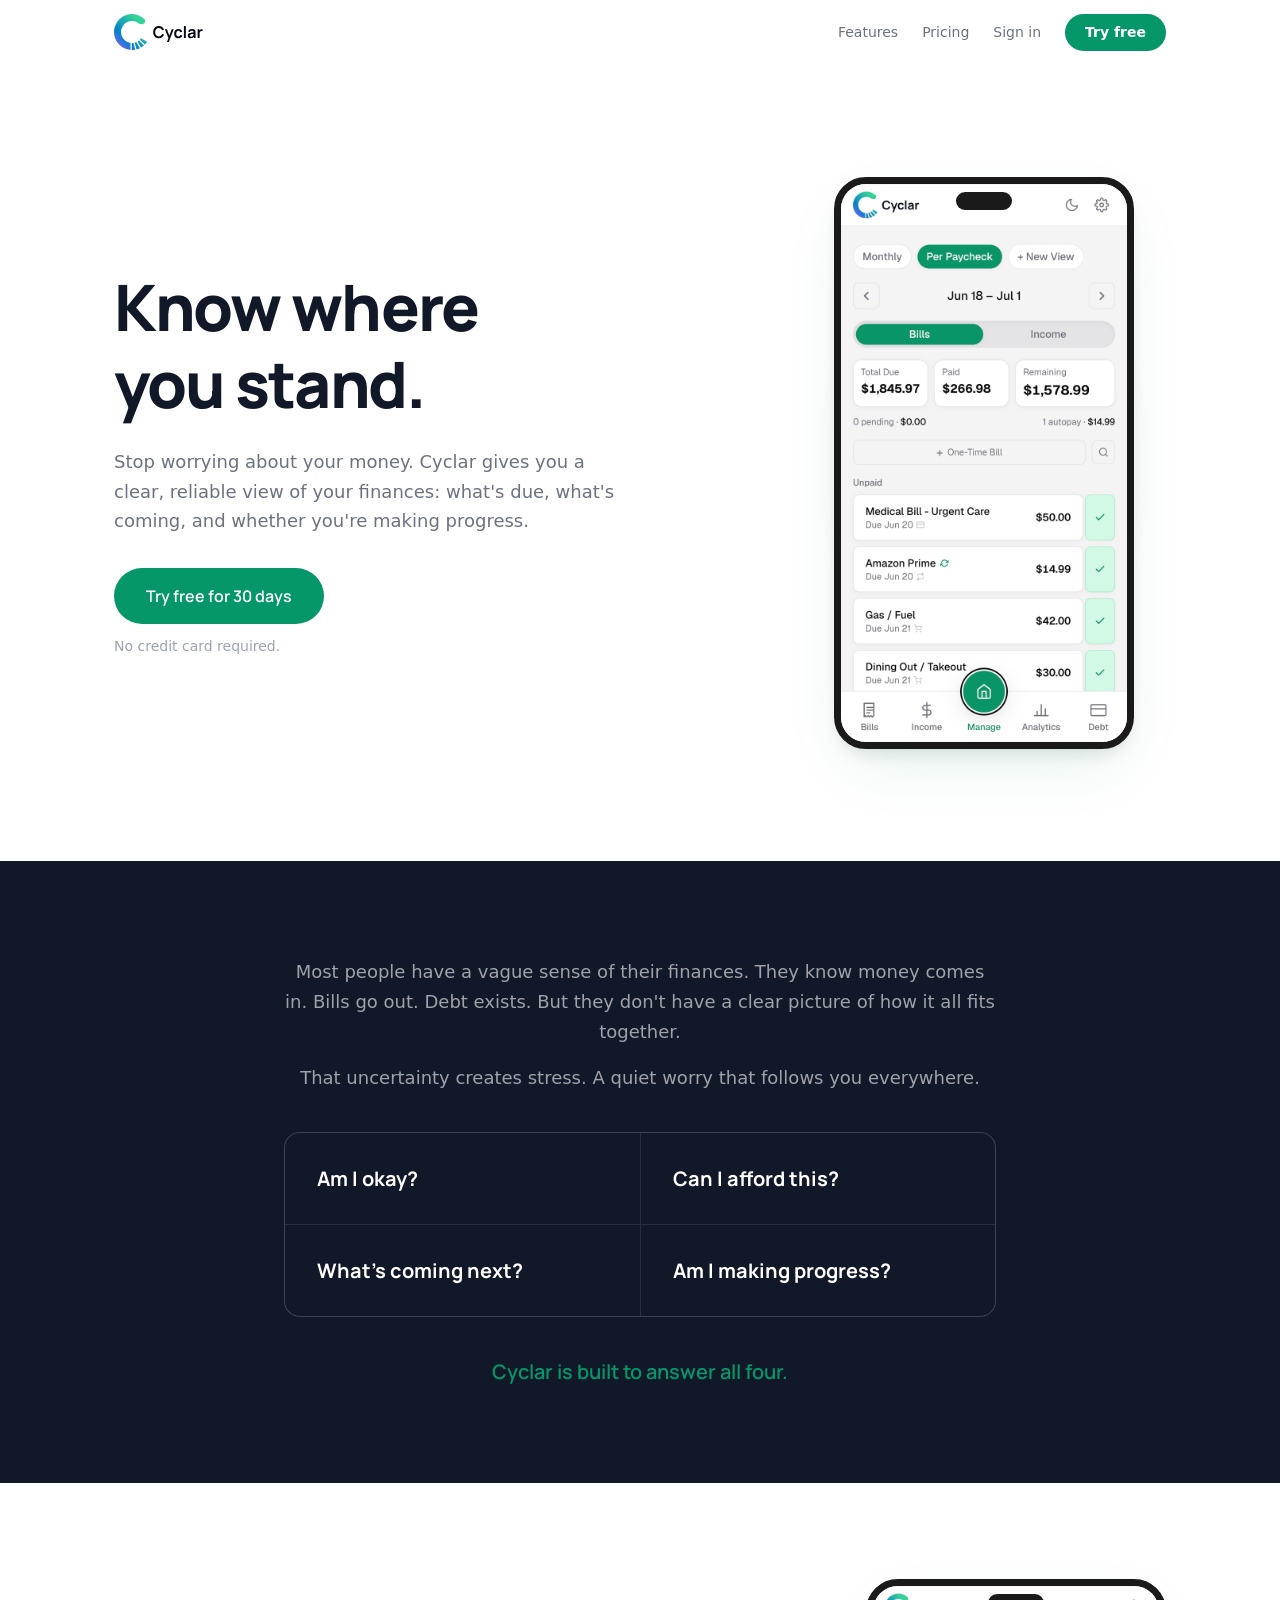
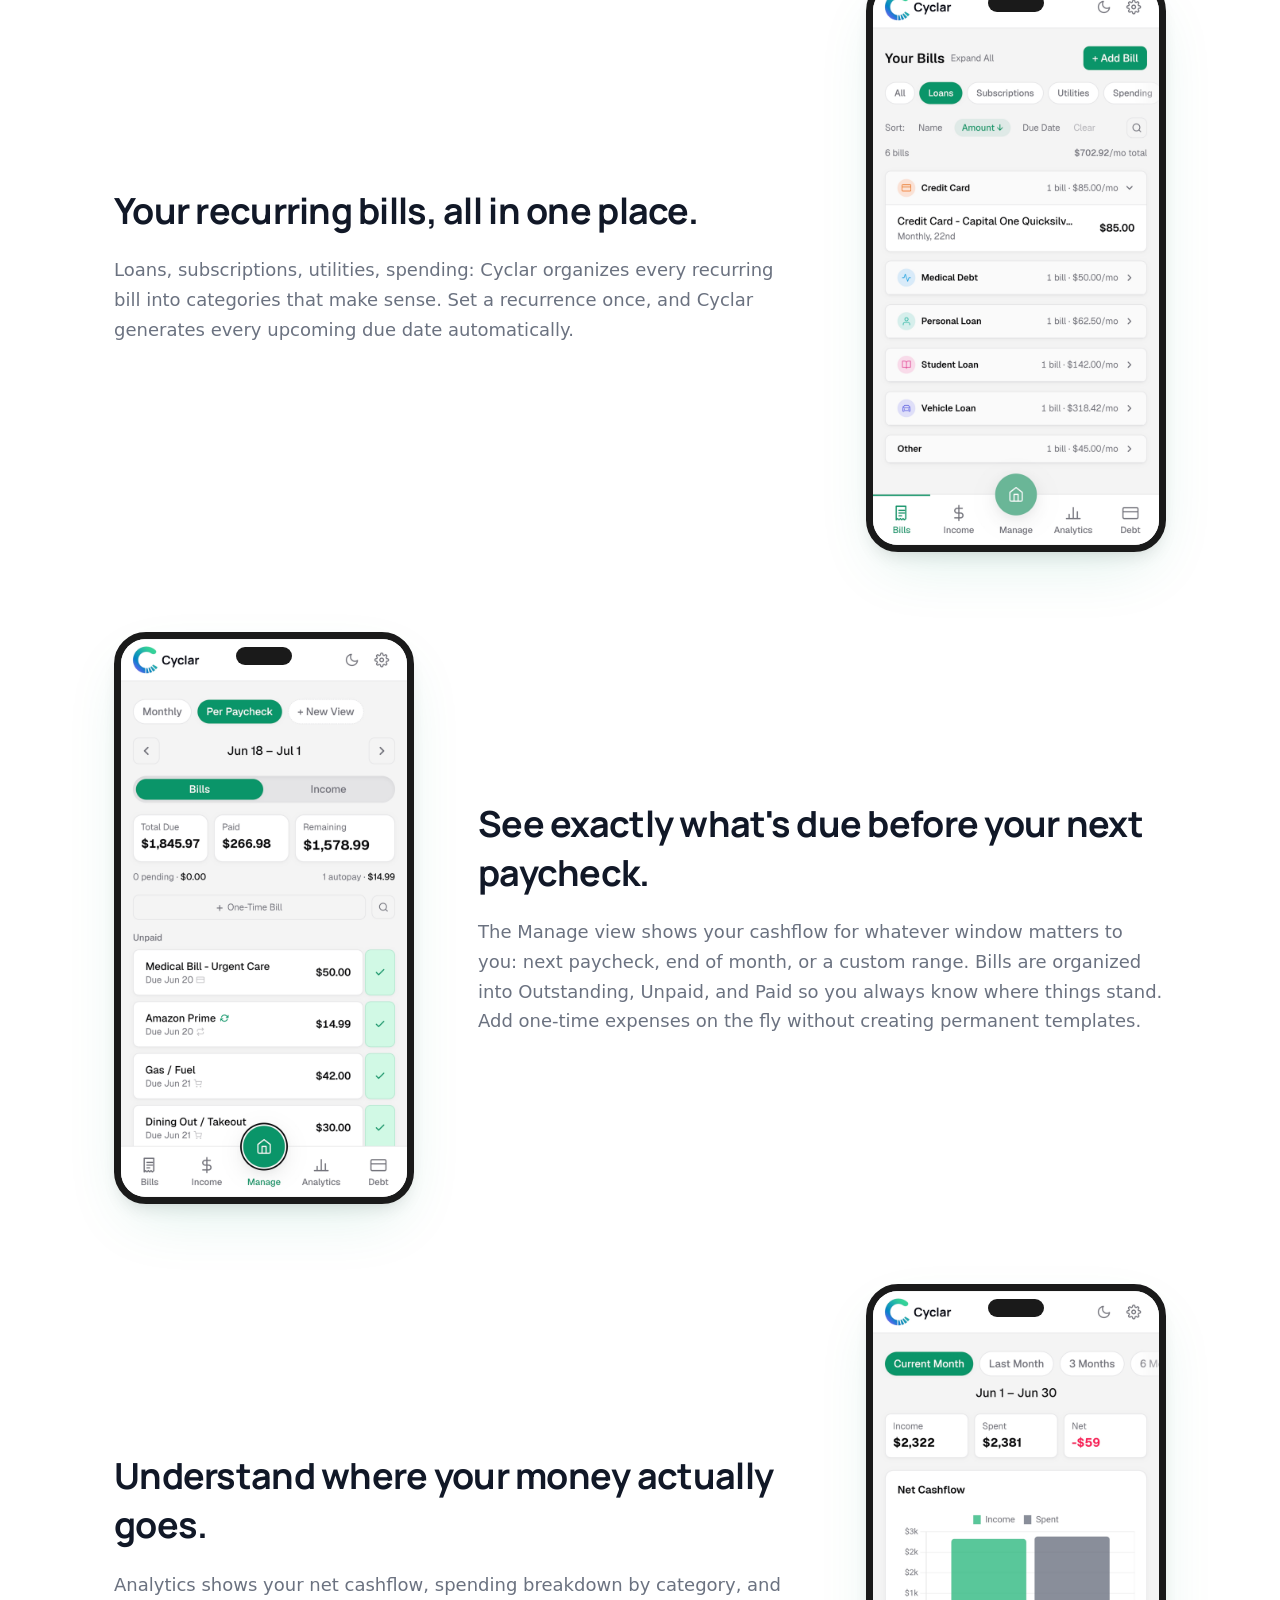
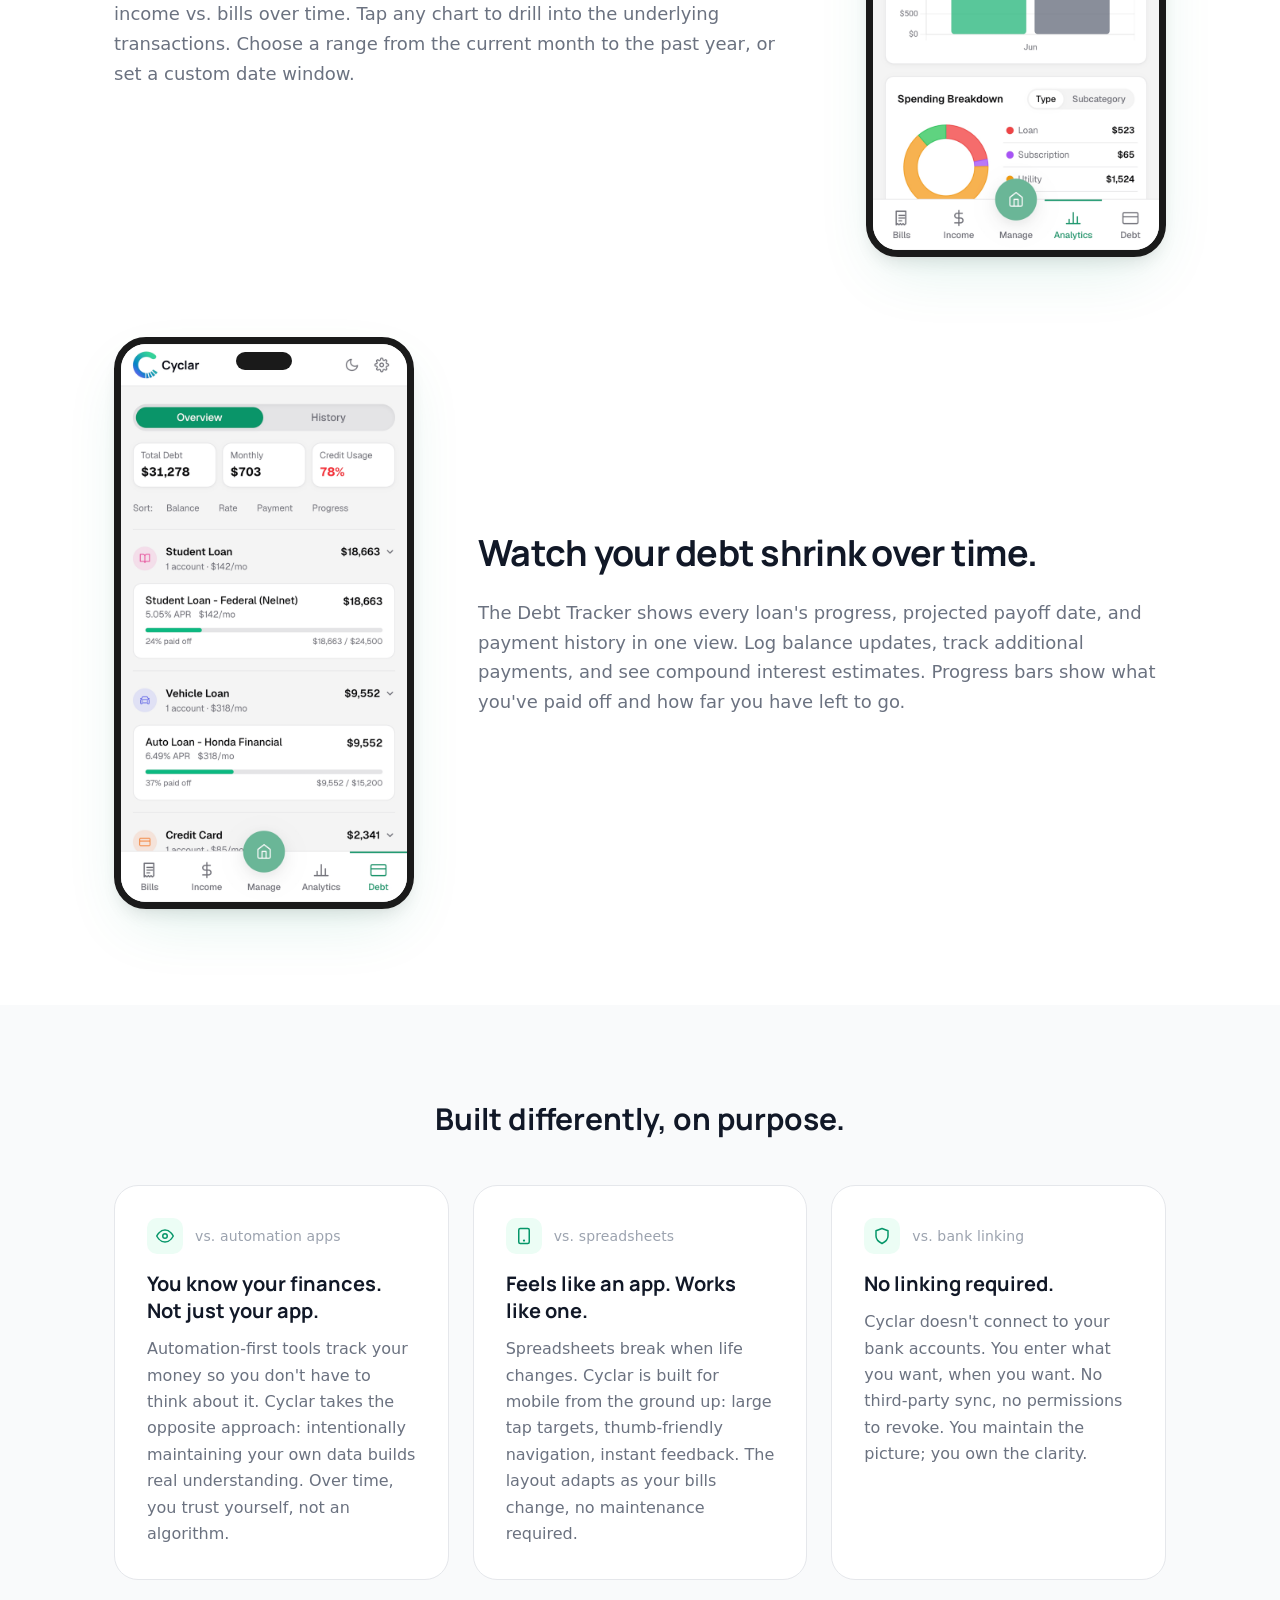
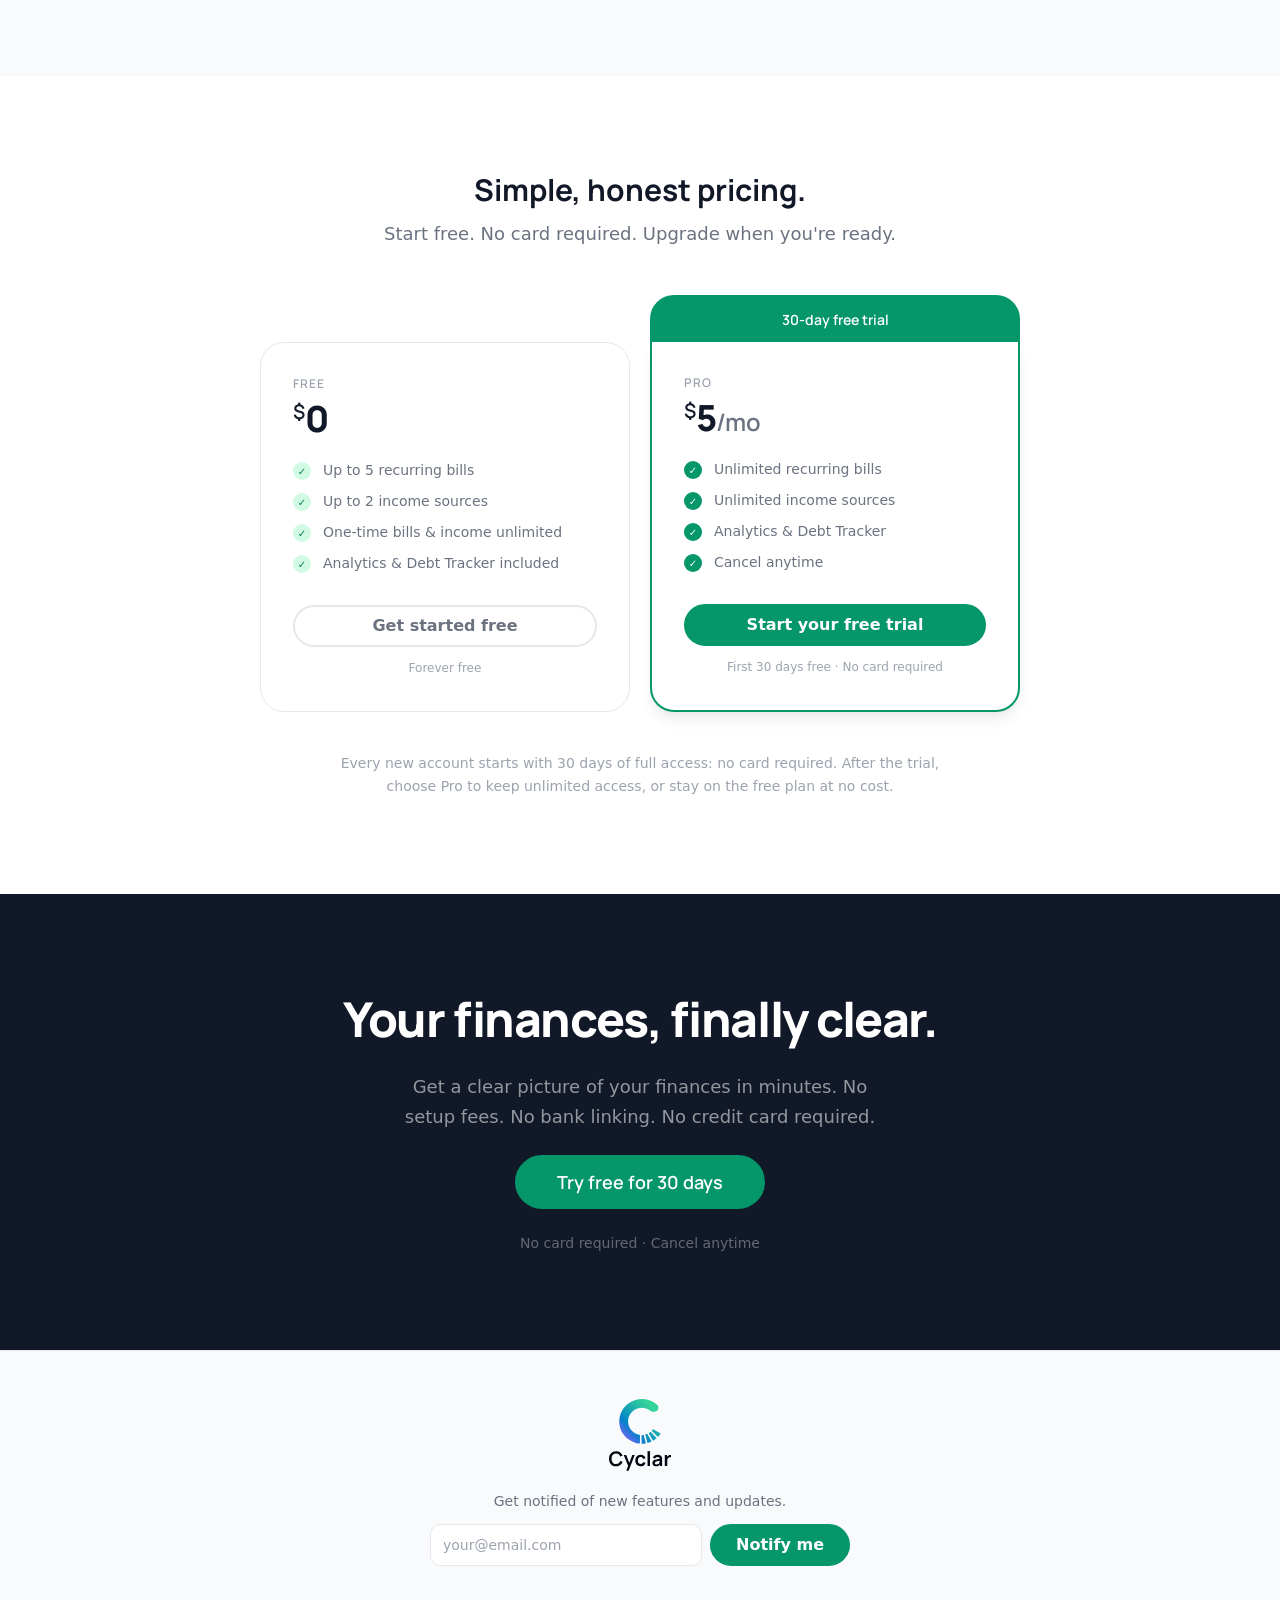
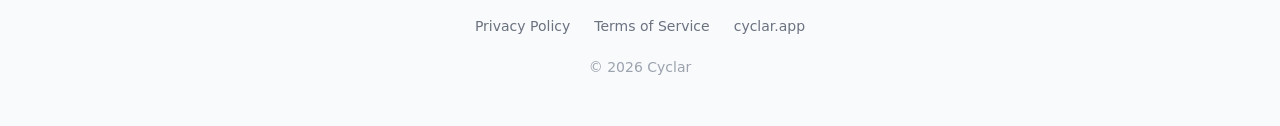
==== commit 6a63ed7a: "Add email signup form to footer with Supabase backend - Email input + "Notify me" button in footer, " ====
--- a/index.html
+++ b/index.html
@@ -2,6 +2,14 @@
 <html lang="en">
 <head>
   <meta charset="UTF-8" />
+  <!-- Google tag (gtag.js) -->
+  <script async src="https://www.googletagmanager.com/gtag/js?id=G-94C57NDFVC"></script>
+  <script>
+    window.dataLayer = window.dataLayer || [];
+    function gtag(){dataLayer.push(arguments);}
+    gtag('js', new Date());
+    gtag('config', 'G-94C57NDFVC');
+  </script>
   <meta name="viewport" content="width=device-width, initial-scale=1.0" />
   <title>Cyclar — Know where you stand.</title>
   <link rel="icon" href="./assets/images/icons/favicon.svg" type="image/svg+xml">
@@ -272,6 +280,21 @@
           <img src="./assets/images/logos/logo-light-mode.svg" alt="Cyclar" class="footer-logo">
         </a>
       </div>
+      <div class="footer-signup">
+        <p class="footer-signup-label">Get notified of new features and updates.</p>
+        <form class="footer-signup-form" id="footer-signup-form" novalidate>
+          <input
+            type="email"
+            class="footer-signup-input"
+            id="footer-signup-email"
+            placeholder="your@email.com"
+            autocomplete="email"
+            required
+          >
+          <button type="submit" class="btn btn-primary footer-signup-btn">Notify me</button>
+        </form>
+        <p class="footer-signup-feedback" id="footer-signup-feedback" aria-live="polite"></p>
+      </div>
       <nav class="footer-links" aria-label="Footer navigation">
         <a href="/privacy">Privacy Policy</a>
         <a href="/terms">Terms of Service</a>
@@ -289,6 +312,63 @@
       }
       window.addEventListener('scroll', onScroll, { passive: true });
     })();
+
+    (function () {
+      var SUPABASE_URL = 'https://fhaodeubdsgimtzqsrvv.supabase.co';
+      // anon/public key — insert-only via RLS, safe to expose
+      var SUPABASE_ANON_KEY = 'eyJhbGciOiJIUzI1NiIsInR5cCI6IkpXVCJ9.eyJpc3MiOiJzdXBhYmFzZSIsInJlZiI6ImZoYW9kZXViZHNnaW10enFzcnZ2Iiwicm9sZSI6ImFub24iLCJpYXQiOjE3Nzg3MTE4MjMsImV4cCI6MjA5NDI4NzgyM30.fK_xd-ci9e6JEmkx1DAJoMmd5Wzb4V5RujElEF4LF40';
+
+      var form = document.getElementById('footer-signup-form');
+      var feedback = document.getElementById('footer-signup-feedback');
+      if (!form) return;
+
+      form.addEventListener('submit', function (e) {
+        e.preventDefault();
+        var emailInput = document.getElementById('footer-signup-email');
+        var email = emailInput.value.trim();
+        if (!email) return;
+
+        var btn = form.querySelector('button[type="submit"]');
+        btn.disabled = true;
+        btn.textContent = 'Sending…';
+        feedback.textContent = '';
+        feedback.className = 'footer-signup-feedback';
+
+        fetch(SUPABASE_URL + '/rest/v1/email_subscribers', {
+          method: 'POST',
+          headers: {
+            'apikey': SUPABASE_ANON_KEY,
+            'Authorization': 'Bearer ' + SUPABASE_ANON_KEY,
+            'Content-Type': 'application/json',
+            'Prefer': 'return=minimal'
+          },
+          body: JSON.stringify({ email: email, source: 'footer' })
+        })
+        .then(function (res) {
+          if (res.status === 201) {
+            form.style.display = 'none';
+            feedback.textContent = "You’re on the list. We’ll be in touch.";
+            feedback.className = 'footer-signup-feedback footer-signup-feedback--success';
+          } else if (res.status === 409) {
+            feedback.textContent = "You’re already on the list.";
+            feedback.className = 'footer-signup-feedback footer-signup-feedback--success';
+            btn.disabled = false;
+            btn.textContent = 'Notify me';
+          } else {
+            feedback.textContent = 'Something went wrong. Try again.';
+            feedback.className = 'footer-signup-feedback footer-signup-feedback--error';
+            btn.disabled = false;
+            btn.textContent = 'Notify me';
+          }
+        })
+        .catch(function () {
+          feedback.textContent = 'Something went wrong. Try again.';
+          feedback.className = 'footer-signup-feedback footer-signup-feedback--error';
+          btn.disabled = false;
+          btn.textContent = 'Notify me';
+        });
+      });
+    })();
   </script>
 
 </body>
--- a/assets/css/footer.css
+++ b/assets/css/footer.css
@@ -51,6 +51,78 @@
   margin: 0;
 }
 
+.footer-signup {
+  display: flex;
+  flex-direction: column;
+  align-items: center;
+  gap: var(--sp-3);
+  width: 100%;
+  max-width: 420px;
+}
+
+.footer-signup-label {
+  font-family: var(--font-body);
+  font-size: var(--text-sm);
+  color: var(--clr-text-2);
+  margin: 0;
+  text-align: center;
+}
+
+.footer-signup-form {
+  display: flex;
+  flex-direction: column;
+  gap: var(--sp-2);
+  width: 100%;
+}
+
+.footer-signup-input {
+  flex: 1;
+  min-width: 0;
+  padding: var(--sp-2) var(--sp-3);
+  font-family: var(--font-body);
+  font-size: var(--text-sm);
+  color: var(--clr-text);
+  background: var(--clr-bg);
+  border: 1px solid var(--clr-border);
+  border-radius: var(--r-md);
+  outline: none;
+  transition: border-color var(--t-fast);
+}
+
+.footer-signup-input:focus {
+  border-color: var(--clr-brand);
+}
+
+.footer-signup-input::placeholder {
+  color: var(--clr-text-3);
+}
+
+.footer-signup-btn {
+  white-space: nowrap;
+}
+
+.footer-signup-feedback {
+  font-family: var(--font-body);
+  font-size: var(--text-sm);
+  margin: 0;
+  text-align: center;
+  min-height: 1.25em;
+}
+
+.footer-signup-feedback--success {
+  color: var(--clr-brand);
+}
+
+.footer-signup-feedback--error {
+  color: var(--clr-danger);
+}
+
+@media (min-width: 480px) {
+  .footer-signup-form {
+    flex-direction: row;
+  }
+}
+
 @media (max-width: 767px) {
   .site-footer {
     padding: var(--sp-10) 0;
